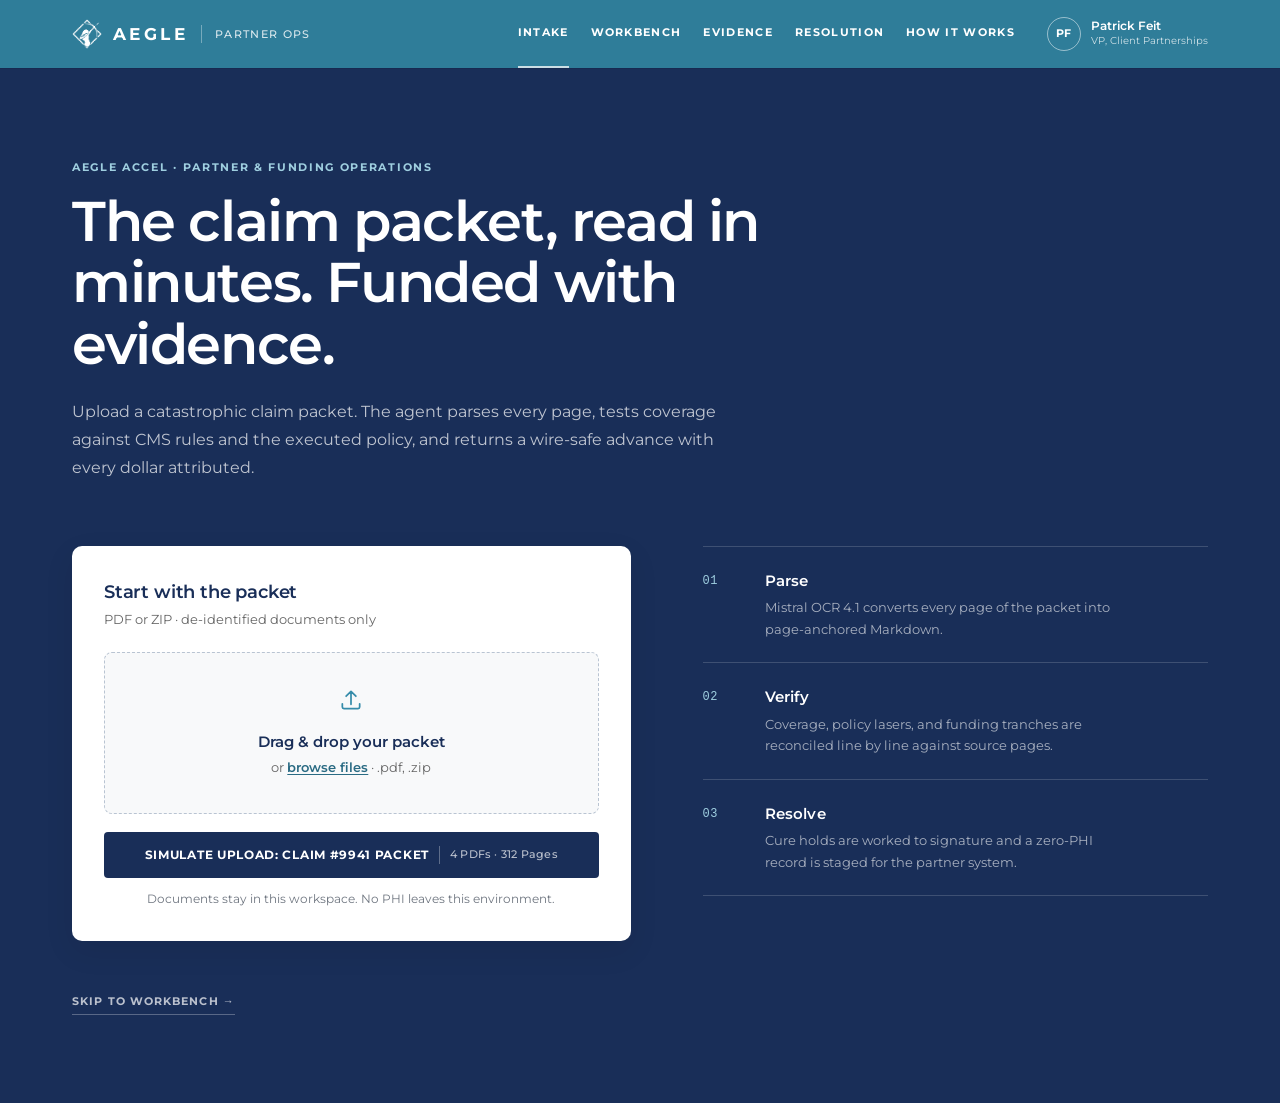
==== web/index.html @ c9e66705 "Aegle Partner Ops copilot demo" ====
<!doctype html>
<html lang="en">
<head>
  <meta charset="utf-8">
  <meta name="viewport" content="width=device-width, initial-scale=1">
  <meta name="color-scheme" content="light">
  <meta name="description" content="Aegle Partner Ops — claim funding decisions with every dollar attributed. Claim #9941.">
  <title>Claim #9941 · Aegle Partner Ops</title>
  <link rel="icon" href="data:image/svg+xml,%3Csvg xmlns='http://www.w3.org/2000/svg' viewBox='0 0 32 32'%3E%3Crect width='32' height='32' rx='4' fill='%23192e58'/%3E%3Cpath d='M6 24 16 7l10 17h-4.4L16 14.8 10.4 24Z' fill='%23368caa'/%3E%3C/svg%3E">
  <link rel="stylesheet" href="styles.css">
  <script src="app.js" defer></script>
</head>
<body>
  <a class="skip-link" href="#main">Skip to content</a>

  <header class="topbar">
    <div class="topbar-inner">
      <a class="brand" href="#workbench" data-nav="workbench" aria-label="Aegle Partner Ops — workbench">
        <img class="brand-mark" src="assets/aegle-logo-white.png" alt="" width="30" height="30">
        <span class="brand-word">AEGLE</span>
        <span class="brand-div" aria-hidden="true"></span>
        <span class="brand-sub">Partner Ops</span>
      </a>
      <nav class="nav-links" aria-label="Sections">
        <a href="#intake" data-nav="intake">Intake</a>
        <a href="#workbench" data-nav="workbench">Workbench</a>
        <a href="#evidence" data-nav="evidence">Evidence</a>
        <a href="#resolution" data-nav="resolution">Resolution</a>
        <a href="#how-it-works" data-nav="how-it-works">How it works</a>
      </nav>
      <div class="nav-profile" role="group" aria-label="Patrick Feit, VP, Client Partnerships">
        <span class="nav-avatar" aria-hidden="true">PF</span>
        <span class="nav-profile-text"><b>Patrick Feit</b><small>VP, Client Partnerships</small></span>
      </div>
    </div>
  </header>

  <main id="main">
    <!-- ============================ INTAKE ============================ -->
    <section class="intake" id="intake" aria-labelledby="intake-title">
      <div class="wrap intake-wrap">
        <div class="intake-hero">
          <p class="eyebrow eyebrow-light">Aegle Accel · Partner &amp; Funding Operations</p>
          <h1 id="intake-title">The claim packet, read in minutes. Funded with evidence.</h1>
          <p class="lede">Upload a catastrophic claim packet. The agent parses every page, tests coverage against CMS rules and the executed policy, and returns a wire-safe advance with every dollar attributed.</p>
        </div>

        <div class="intake-grid">
          <div class="upload-panel">
            <h2 class="upload-title">Start with the packet</h2>
            <p class="upload-sub">PDF or ZIP · de-identified documents only</p>
            <div class="dropzone" id="dropzone" tabindex="0" role="button" aria-label="Choose a claim packet PDF or ZIP, or drop it here">
              <svg class="dz-icon" viewBox="0 0 24 24" width="26" height="26" aria-hidden="true" fill="none" stroke="currentColor" stroke-width="1.6" stroke-linecap="round" stroke-linejoin="round">
                <path d="M12 16V4m0 0L7.5 8.5M12 4l4.5 4.5"></path>
                <path d="M4 15.5v3A1.5 1.5 0 0 0 5.5 20h13a1.5 1.5 0 0 0 1.5-1.5v-3"></path>
              </svg>
              <p class="dz-title">Drag &amp; drop your packet</p>
              <p class="dz-sub">or <span class="dz-browse">browse files</span> · .pdf, .zip</p>
              <input type="file" id="fileInput" accept=".pdf,.zip" class="visually-hidden">
            </div>
            <p class="file-line" id="fileLine" hidden><span class="file-dot" aria-hidden="true"></span><span id="fileName"></span></p>
            <button type="button" class="btn btn-primary btn-block" id="simulateBtn">Simulate Upload: Claim #9941 Packet <span class="btn-meta">4 PDFs · 312 Pages</span></button>
            <p class="upload-note">Documents stay in this workspace. No PHI leaves this environment.</p>
          </div>

          <aside class="intake-steps" aria-label="How the agent works">
            <ol>
              <li>
                <span class="step-num">01</span>
                <h2>Parse</h2>
                <p>Mistral OCR 4.1 converts every page of the packet into page-anchored Markdown.</p>
              </li>
              <li>
                <span class="step-num">02</span>
                <h2>Verify</h2>
                <p>Coverage, policy lasers, and funding tranches are reconciled line by line against source pages.</p>
              </li>
              <li>
                <span class="step-num">03</span>
                <h2>Resolve</h2>
                <p>Cure holds are worked to signature and a zero-PHI record is staged for the partner system.</p>
              </li>
            </ol>
          </aside>
        </div>

        <button type="button" class="skip-workbench" id="skipWorkbench">Skip to workbench <span aria-hidden="true">→</span></button>
      </div>
    </section>

    <!-- ============================ STREAM ============================ -->
    <section class="stream" id="stream" aria-labelledby="stream-title" hidden>
      <div class="wrap stream-wrap">
        <div class="stream-card">
          <div class="stream-head">
            <div>
              <p class="eyebrow eyebrow-light">Live agent stream</p>
              <h1 id="stream-title">Reading Claim #9941</h1>
            </div>
            <span class="stream-pct" id="streamPct">0%</span>
          </div>
          <div class="stream-bar" role="progressbar" aria-labelledby="stream-title" aria-valuemin="0" aria-valuemax="100" aria-valuenow="0" id="streamBar">
            <span id="streamFill"></span>
          </div>
          <p class="stream-file" id="streamFile" hidden></p>
          <ol class="stream-log" id="streamLog" aria-live="polite" aria-relevant="additions"></ol>
          <div class="stream-foot">
            <p>No external writes · zero PHI</p>
            <button type="button" class="btn btn-white btn-small" id="skipStream">Skip to workbench</button>
          </div>
        </div>
      </div>
    </section>

    <!-- ============================ WORKBENCH ============================ -->
    <div id="workbench" hidden>

      <!-- Zone 1: hero decision banner -->
      <section class="decision" aria-labelledby="decision-title">
        <div class="wrap">
          <div class="decision-top">
            <div>
              <p class="eyebrow eyebrow-light" id="heroStatusEyebrow">Claim #9941 · Adjudication hold — laser flagged</p>
              <h1 id="decision-title">Safe to wire today: <span class="nowrap" id="heroAmount">$1,700,000</span></h1>
              <p class="decision-context">Prairie States Administrators <span aria-hidden="true">·</span> Midwest Precision Manufacturing LLC <span aria-hidden="true">·</span> Meridian Mutual Stop Loss <span aria-hidden="true">·</span> Policy MPM-SL-2026-0147</p>
            </div>
            <div class="decision-tools">
              <button type="button" class="btn btn-ghost-light btn-small" id="rerunBtn">Re-run stream</button>
              <button type="button" class="btn btn-ghost-light btn-small" id="newClaimBtn">New claim</button>
            </div>
          </div>

          <dl class="figures">
            <div class="figure">
              <dt>Requested</dt>
              <dd>$2,800,000</dd>
              <span class="figure-rule rule-neutral" aria-hidden="true"></span>
            </div>
            <div class="figure">
              <dt>Safe to wire now</dt>
              <dd id="heroApproved">$1,700,000</dd>
              <span class="figure-rule rule-ok" aria-hidden="true"></span>
            </div>
            <div class="figure">
              <dt>Curable Hold</dt>
              <dd id="heroHold">$250,000</dd>
              <span class="figure-rule rule-hold" aria-hidden="true"></span>
            </div>
            <div class="figure">
              <dt>Hard exclusions</dt>
              <dd>$850,000</dd>
              <span class="figure-rule rule-loss" aria-hidden="true"></span>
            </div>
          </dl>

          <div class="decision-foot">
            <a class="btn btn-white" href="#evidence" id="reviewTraps">Review traps &amp; cure hold</a>
            <p class="timeline">
              <span>06 Oct <b>Intake</b></span>
              <span>07 Oct <b>Laser flagged</b></span>
              <span>08 Oct <b>Tranche 1 approved</b></span>
              <span class="timeline-pending" id="timelineCure">Cure pending</span>
            </p>
          </div>
        </div>
      </section>

      <!-- Zone 2: trap & attribution -->
      <section class="section traps" id="evidence" aria-labelledby="trapsTitle">
        <div class="wrap">
          <header class="section-head">
            <p class="eyebrow">Findings</p>
            <h2 id="trapsTitle">Three findings explain the $1,100,000 gap.</h2>
            <p class="section-desc" id="equation">Billed $3,050,000 − FL48 $350,000 = eligible $2,700,000; less L-1 $750,000 = $1,950,000 reimbursable; less hold $250,000 = $1,700,000 approved.</p>
          </header>

          <figure class="attribution">
            <div class="stack-bar" role="img" id="stackBar" aria-label="Attribution of $3,050,000 billed: $1,700,000 approved, $250,000 signature hold, $500,000 laser gap, $350,000 FL48 excluded, $250,000 base deductible.">
              <span class="seg seg-approved" id="segApproved" style="width:55.74%"><span id="segApprovedLabel">$1.70M approved</span></span>
              <span class="seg seg-hold" id="segHold" style="width:8.20%"><span class="seg-out" id="segHoldLabel">$250k</span></span>
              <span class="seg seg-laser" style="width:16.39%"><span>$500k laser</span></span>
              <span class="seg seg-fl48" style="width:11.48%"><span>$350k FL48</span></span>
              <span class="seg seg-base" style="width:8.20%"><span class="seg-out">$250k</span></span>
            </div>
            <figcaption class="legend">
              <span><i class="dot dot-approved" aria-hidden="true"></i>Approved <b id="legendApproved">$1,700,000</b></span>
              <span><i class="dot dot-hold" aria-hidden="true"></i>Signature hold <b id="legendHold">$250,000</b></span>
              <span><i class="dot dot-laser" aria-hidden="true"></i>Laser gap <b>$500,000</b></span>
              <span><i class="dot dot-fl48" aria-hidden="true"></i>FL48 excluded <b>$350,000</b></span>
              <span><i class="dot dot-base" aria-hidden="true"></i>Base deductible <b>$250,000</b></span>
            </figcaption>
          </figure>

          <div class="ledger">
            <!-- Trap 1 -->
            <article class="trap" data-trap="laser">
              <div class="trap-row">
                <button type="button" class="trap-open" data-doc="policy">
                  <span class="trap-amount">$500,000</span>
                  <span class="trap-main">
                    <span class="trap-title">Endorsement L-1 laser</span>
                    <span class="trap-sub">$750,000 separate specific deductible against a $250,000 Schedule A base</span>
                    <span class="trap-cite">Trustmark Ins. Co. v. Citizens <span class="cite-court">(D. Conn. 2004)</span></span>
                  </span>
                  <span class="tag tag-non">Non-curable</span>
                  <span class="trap-page">Policy p. 7</span>
                </button>
                <button type="button" class="trap-toggle" aria-expanded="false" aria-controls="trap1-detail">
                  <span>Rationale</span>
                  <svg viewBox="0 0 24 24" width="16" height="16" aria-hidden="true" fill="none" stroke="currentColor" stroke-width="1.8" stroke-linecap="round" stroke-linejoin="round"><path d="m6 9 6 6 6-6"></path></svg>
                </button>
              </div>
              <div class="trap-detail" id="trap1-detail" inert aria-hidden="true">
                <div class="trap-detail-inner">
                  <div class="trap-copy">
                    <p>The executed policy carries a $750,000 separate specific deductible for member MPM-9941-07 and diagnosis C91.02. Schedule A still shows $250,000; Endorsement L-1 replaces — and does not add to — that base. The $500,000 difference is a coverage gap with no cure, and no No-New-Laser endorsement appears in the executed extract.</p>
                    <p class="cite-block"><b>Citation.</b> <i>Trustmark Ins. Co. v. Citizens</i> (D. Conn. 2004) — a separately negotiated specific deductible controls over the base schedule when the endorsement is executed in the policy.</p>
                  </div>
                  <button type="button" class="source-link" data-doc="policy">View source <span aria-hidden="true">→</span></button>
                </div>
              </div>
            </article>

            <!-- Trap 2 -->
            <article class="trap" data-trap="fl48">
              <div class="trap-row">
                <button type="button" class="trap-open" data-doc="ub04">
                  <span class="trap-amount">$350,000</span>
                  <span class="trap-main">
                    <span class="trap-title">FL48 non-covered charges</span>
                    <span class="trap-sub">$235,000 Rev 0256/J9999 CD22 · $40,000 J3490 off-label · $25,000 private room · $50,000 convenience</span>
                    <span class="trap-cite">CMS NCD 110.24 <span class="cite-court">covers Q2042 Kymriah $475,000</span></span>
                  </span>
                  <span class="tag tag-non">Non-curable</span>
                  <span class="trap-page">UB-04 p. 2</span>
                </button>
                <button type="button" class="trap-toggle" aria-expanded="false" aria-controls="trap2-detail">
                  <span>Rationale</span>
                  <svg viewBox="0 0 24 24" width="16" height="16" aria-hidden="true" fill="none" stroke="currentColor" stroke-width="1.8" stroke-linecap="round" stroke-linejoin="round"><path d="m6 9 6 6 6-6"></path></svg>
                </button>
              </div>
              <div class="trap-detail" id="trap2-detail" inert aria-hidden="true">
                <div class="trap-detail-inner">
                  <div class="trap-copy">
                    <p>FL48 removes $350,000 of charges the plan does not owe: $235,000 for the Rev 0256 / J9999 CD22 protocol (MPM-RES-2026-014, outside authorization PA-9941-0926), $40,000 J3490 off-label pembrolizumab, $25,000 private deluxe differential, and $50,000 convenience charges.</p>
                    <p class="cite-block"><b>Not a trap.</b> CMS NCD 110.24 covers Q2042 Kymriah at $475,000. That line is labeled and paid; it is not part of the exclusion.</p>
                  </div>
                  <button type="button" class="source-link" data-doc="ub04">View source <span aria-hidden="true">→</span></button>
                </div>
              </div>
            </article>

            <!-- Trap 3 -->
            <article class="trap" data-trap="hold">
              <div class="trap-row">
                <button type="button" class="trap-open" data-doc="tpa">
                  <span class="trap-amount">$250,000</span>
                  <span class="trap-main">
                    <span class="trap-title">Missing CFO and carrier signatures</span>
                    <span class="trap-sub" id="trap3Sub">Tranche 2 releases when both Section D defects cure</span>
                    <span class="trap-cite">Request 9941-A <span class="cite-court">§ D — certifications</span></span>
                  </span>
                  <span class="tag tag-cure" id="trap3Tag">Curable</span>
                  <span class="trap-page">TPA request p. 3</span>
                </button>
                <button type="button" class="trap-toggle" aria-expanded="false" aria-controls="trap3-detail">
                  <span>Rationale</span>
                  <svg viewBox="0 0 24 24" width="16" height="16" aria-hidden="true" fill="none" stroke="currentColor" stroke-width="1.8" stroke-linecap="round" stroke-linejoin="round"><path d="m6 9 6 6 6-6"></path></svg>
                </button>
              </div>
              <div class="trap-detail" id="trap3-detail" inert aria-hidden="true">
                <div class="trap-detail-inner">
                  <div class="trap-copy">
                    <p>Section D of request 9941-A carries the TPA signature (<i>/s/ Dana Whitfield, 6 Oct 2026</i>), but the Employer CFO line is blank and Meridian's countersignature is absent. Both defects gate the same $250,000 Tranche 2; each cures on a valid signature, not on adjudication.</p>
                    <p class="cite-block"><b>Cure path.</b> Signed CFO authorization plus Meridian subrogation countersignature releases Tranche 2 at $1,950,000 approved.</p>
                  </div>
                  <button type="button" class="source-link" data-doc="tpa">View source <span aria-hidden="true">→</span></button>
                </div>
              </div>
            </article>
          </div>
        </div>
      </section>

      <!-- Zone 3: resolution + HubSpot -->
      <section class="section resolution" id="resolution" aria-labelledby="resolution-title">
        <div class="wrap">
          <header class="section-head">
            <p class="eyebrow">Resolution</p>
            <h2 id="resolution-title">Resolve the hold. Move the money.</h2>
            <p class="section-desc" id="resolutionDesc">Two signatures release Tranche 2. The partner record stages only claimant key, contract, and financial fields — zero PHI.</p>
          </header>

          <div class="split">
            <!-- Resolution -->
            <div class="resolution-stack">
            <div class="panel resolution-panel">
              <div class="panel-head">
                <h3>Cure checklist</h3>
                <span class="progress-pill" id="progressPill">0/2</span>
              </div>

              <div class="checks">
                <label class="check" for="cfoCheck">
                  <input type="checkbox" id="cfoCheck">
                  <span class="check-box" aria-hidden="true"></span>
                  <span class="check-text">Employer CFO signature<small>Midwest Precision Manufacturing LLC</small></span>
                </label>
                <label class="check" for="carrierCheck">
                  <input type="checkbox" id="carrierCheck">
                  <span class="check-box" aria-hidden="true"></span>
                  <span class="check-text">Carrier countersignature<small>Meridian Mutual Stop Loss</small></span>
                </label>
              </div>

              <div class="cure-progress" aria-hidden="true"><span id="cureBar" style="width:0%"></span></div>

              <dl class="resolution-figures">
                <div>
                  <dt>Approved Advance</dt>
                  <dd id="approvedOut">$1,700,000</dd>
                </div>
                <div>
                  <dt>Curable Hold</dt>
                  <dd id="holdOut">$250,000</dd>
                </div>
                <div>
                  <dt>Tranche 2</dt>
                  <dd><span class="status-chip chip-held" id="t2Status">HELD</span></dd>
                </div>
              </dl>

              <p class="visually-hidden" aria-live="polite" id="cureAnnounce"></p>
              <button type="button" class="btn btn-primary btn-block" id="sendCure">Send Cure Notice to TPA</button>
            </div>

            <!-- Drafted Outbound Pack -->
            <section class="panel outbound-panel" id="outboundPack" aria-labelledby="outboundTitle">
              <div class="outbound-head">
                <div>
                  <p class="outbound-kicker">Drafted Outbound Pack</p>
                  <h3 id="outboundTitle">Three drafts, ready to send.</h3>
                </div>
                <span class="pack-stamp" id="packStamp" hidden>SENT</span>
              </div>

              <div class="outbound-tabs" role="tablist" aria-label="Drafted outbound pack">
                <button type="button" class="outbound-tab is-active" id="packTabTpa" role="tab" aria-selected="true" aria-controls="packTpa" tabindex="0">TPA Cure Notice</button>
                <button type="button" class="outbound-tab" id="packTabFinance" role="tab" aria-selected="false" aria-controls="packFinance" tabindex="-1">Finance Tranche 1 Memo</button>
                <button type="button" class="outbound-tab" id="packTabPlaybook" role="tab" aria-selected="false" aria-controls="packPlaybook" tabindex="-1">1/1 Playbook Update</button>
              </div>

              <div class="outbound-panel-body" id="packTpa" role="tabpanel" aria-labelledby="packTabTpa" tabindex="0">
                <dl class="email-meta">
                  <div><dt>To</dt><dd>Dana Whitfield — Prairie States Administrators</dd></div>
                  <div><dt>Subject</dt><dd>Claim 9941 — Tranche 1 approved ($1,700,000); Tranche 2 cure required ($250,000)</dd></div>
                </dl>
                <div class="email-body">
                  <p>Reconciliation for Claim 9941 is complete.</p>
                  <p>Tranche 1 of $1,700,000 is approved for Finance/Accounting disbursement.</p>
                  <p>Two items remain before Tranche 2 of $250,000 can release:</p>
                  <ul>
                    <li>Employer CFO signature — blank on Section D.</li>
                    <li>Meridian Mutual Stop Loss countersignature — missing from the submitted packet.</li>
                  </ul>
                  <p>Please return the executed request 9941-A by 17 October 2026. Tranche 2 releases within one business day of receipt.</p>
                  <p>Separately, Endorsement L-1 imposes a $750,000 separate specific deductible against a $250,000 Schedule A base. The $500,000 difference is non-curable and excluded from the approved advance.</p>
                  <p>No clinical detail is included in this notice.</p>
                  <p class="email-sign">Patrick Feit<br>VP, Client Partnerships<br>Aegle Capital</p>
                </div>
              </div>

              <div class="outbound-panel-body" id="packFinance" role="tabpanel" aria-labelledby="packTabFinance" tabindex="0" hidden>
                <dl class="email-meta">
                  <div><dt>To</dt><dd>Finance / Accounting</dd></div>
                  <div><dt>Subject</dt><dd>Claim 9941 — Tranche 1 memo and $1,100,000 gap</dd></div>
                </dl>
                <div class="email-body">
                  <p>Tranche 1 of $1,700,000 is approved for disbursement. Tranche 2 of $250,000 is held pending the Employer CFO and Meridian countersignatures.</p>
                  <p>The $1,100,000 gap against the $2,800,000 request is fully attributed: $500,000 laser (L-1 $750,000 vs $250,000 base), $350,000 FL48, and $250,000 signature hold.</p>
                  <p>Double approval is recorded. No PHI is included in this memo.</p>
                  <p class="email-sign">Patrick Feit<br>VP, Client Partnerships<br>Aegle Capital</p>
                </div>
              </div>

              <div class="outbound-panel-body" id="packPlaybook" role="tabpanel" aria-labelledby="packTabPlaybook" tabindex="0" hidden>
                <dl class="email-meta">
                  <div><dt>To</dt><dd>Partner Operations</dd></div>
                  <div><dt>Subject</dt><dd>1/1 Readiness Check — endorsement sweep and 3-signature audit</dd></div>
                </dl>
                <div class="email-body">
                  <p>Owner: Patrick Feit. Due before 1 Dec 2026.</p>
                  <p>Run the endorsement-after-Schedule-A sweep across every 1/1 renewal packet, then audit for the 3-signature set: TPA, Employer CFO, and carrier countersignature.</p>
                  <p>Flag any L-1 separate deductible that changes the base Schedule A math for Finance before Tranche 1 release.</p>
                  <p>No PHI in the playbook; use claimant_key and contract numbers only.</p>
                </div>
              </div>

              <div class="outbound-foot">
                <button type="button" class="btn btn-ghost-dark btn-small" id="copyDraft">Copy draft</button>
                <span>Zero PHI · claimant key only</span>
              </div>
            </section>
            </div>

            <!-- HubSpot -->
            <div class="hubspot-stack">
            <div class="panel hubspot-panel">
              <div class="panel-head">
                <h3><span class="hs-mark" aria-hidden="true">H</span> HubSpot record</h3>
                <span class="object-chip">catastrophic_claim</span>
              </div>

              <dl class="hs-fields">
                <div><dt>Claim</dt><dd>9941</dd></div>
                <div><dt>Claimant key</dt><dd class="mono">MPM-9941-07</dd></div>
                <div><dt>Stage</dt><dd class="stage-cell"><span class="stage-value" id="hsStageHuman">Adjudication hold — laser flagged</span><span class="hs-code mono" id="hsStageCode">adjudication_hold_laser_flagged</span></dd></div>
                <div><dt>Partner turnaround</dt><dd>24 h</dd></div>
                <div><dt>Partner health</dt><dd><span class="health-flag" id="hsHealth">At risk</span></dd></div>
              </dl>

              <div class="growth-signal">
                <p class="growth-kicker">Growth expansion signal</p>
                <p class="growth-value">Laser shock</p>
                <p class="growth-exposure">Exposure <b>$500,000</b></p>
                <dl class="growth-meta">
                  <div><dt>Broker</dt><dd>Lockton / Prairie States TPA</dd></div>
                  <div><dt>Pitch</dt><dd>Aegle Plan Protection / Captive layer</dd></div>
                </dl>
                <p class="growth-owner">Owner Patrick Feit <span aria-hidden="true">·</span> next: Plan Protection / Captive conversation</p>
                <div class="growth-cta">
                  <button type="button" class="btn btn-white btn-small" id="routeLockton">Route to Lockton</button>
                </div>
              </div>

              <div class="hs-actions">
                <button type="button" class="btn btn-primary" id="pushHubspot">Approve &amp; Push to HubSpot</button>
                <button type="button" class="raw-toggle" id="rawToggle" aria-expanded="false" aria-controls="rawPayload">View Raw MCP JSON Payload <span aria-hidden="true">+</span></button>
              </div>
              <pre class="raw-payload" id="rawPayload" hidden><code id="rawCode"></code></pre>
            </div>

            <div class="audit" aria-labelledby="audit-title">
              <div class="audit-head">
                <h3 id="audit-title">Audit log</h3>
                <span>Local session · Claim #9941</span>
              </div>
              <ol class="audit-list" id="auditList" aria-live="polite">
                <li class="audit-empty">No actions recorded yet.</li>
              </ol>
            </div>

            <div class="panel partner-context" aria-labelledby="partner-context-title">
              <div class="panel-head">
                <h3 id="partner-context-title">Partner health</h3>
                <span class="object-chip">Claim context</span>
              </div>
              <dl class="partner-facts">
                <div><dt>Funding turnaround</dt><dd>24 h</dd></div>
                <div><dt>Open issue</dt><dd>Missing CFO + carrier signatures</dd></div>
                <div><dt>Next MBR</dt><dd>17 Oct 2026 · cure review</dd></div>
                <div><dt>Requested advance</dt><dd>$2,800,000</dd></div>
                <div><dt>Billed charges</dt><dd>$3,050,000</dd></div>
                <div><dt>Approved advance</dt><dd>$1,700,000</dd></div>
                <div><dt>Policy</dt><dd>MPM-SL-2026-0147</dd></div>
              </dl>
            </div>
            </div>
          </div>
        </div>
      </section>

      <footer class="footer">
        <div class="wrap footer-inner">
          <span>Aegle Capital <span aria-hidden="true">·</span> Partner &amp; Funding Operations</span>
          <span>Claim #9941</span>
        </div>
      </footer>
    </div>

    <!-- ============================ HOW IT WORKS ============================ -->
    <div id="how-it-works" hidden>
      <section class="hiw-hero">
        <div class="wrap">
          <p class="eyebrow eyebrow-light">AEGLE AURA · PHASE 1 AGENTIC ARCHITECTURE</p>
          <h1>Built for 24-hour funding speed. Engineered for zero-PHI leakage.</h1>
          <p class="hiw-lede">How Aegle converts 300-page unstructured TPA packets into reconciled, citation-backed funding decisions at $2.21 per 1,000 pages in reasoning cost.</p>
          <dl class="hiw-metrics">
            <div class="hiw-metric">
              <span class="hiw-metric-kicker">Reasoning only</span>
              <dt>$2.21 <span>/ 1,000 Pages</span></dt>
              <dd>Fireworks reasoning + MCP; $5.47–$6.21 all-in with Mistral OCR — no idle GPU clusters</dd>
            </div>
            <div class="hiw-metric">
              <span class="hiw-metric-kicker" aria-hidden="true">&nbsp;</span>
              <dt>12 Seconds</dt>
              <dd>312-page packet parse + CMS NCD &amp; Policy Laser audit vs. 6–8 hours of manual review</dd>
            </div>
            <div class="hiw-metric">
              <span class="hiw-metric-kicker" aria-hidden="true">&nbsp;</span>
              <dt>0 Bytes PHI Egress to CRM</dt>
              <dd>Clinical data stays locked in-VPC; only de-identified tokens &amp; math sync to HubSpot</dd>
            </div>
          </dl>
        </div>
      </section>

      <section class="section hiw-section">
        <div class="wrap">
          <header class="section-head">
            <p class="eyebrow">Pipeline</p>
            <h2>Four stages. One reconciled decision.</h2>
            <p class="section-desc">Each stage has a narrow job, a deterministic check, and a boundary that keeps clinical data inside Aegle.</p>
          </header>

          <div class="stage-grid">
            <article class="stage-card">
              <div class="stage-top"><span class="stage-num">01</span><span class="stage-tag">Parse</span></div>
              <div class="stage-logos">
                <img src="assets/logos/mistralai.svg" alt="Mistral AI" width="26" height="26">
                <span class="stage-logo-label">Mistral OCR 4.1</span>
              </div>
              <h3>Stage 01 — Private-VPC Structural Parsing</h3>
              <p>Raw PDFs, scanned UB-04 forms, and .docx policy binders route through stateless Mistral OCR 4.1 (/v1/ocr) via Aegle's private-VPC boundary, producing page-anchored Markdown with exact {page_no, bbox} coordinates.</p>
            </article>

            <article class="stage-card">
              <div class="stage-top"><span class="stage-num">02</span><span class="stage-tag">Reason</span></div>
              <div class="stage-logos">
                <img src="assets/logos/fireworks.svg" alt="Fireworks AI" class="logo-fireworks">
              </div>
              <h3>Stage 02 — Zero-Data-Retention Reasoning</h3>
              <p>Fireworks AI at <span class="mono">us.api.fireworks.ai</span> runs pinned US-resident <span class="mono">DeepSeek V4.1 Flash</span> under Aegle's HIPAA BAA with Zero Data Retention (ZDR, <span class="mono">store:false</span>).</p>
              <details class="stage-tech">
                <summary>Technical detail</summary>
                <span class="mono">accounts/fireworks/routers/deepseek-v4p1-flash-1017-us</span>
              </details>
            </article>

            <article class="stage-card">
              <div class="stage-top"><span class="stage-num">03</span><span class="stage-tag">Verify</span></div>
              <div class="stage-logos">
                <img src="assets/logos/fastmcp.svg" alt="FastMCP">
                <img src="assets/logos/mcp.svg" alt="Model Context Protocol">
              </div>
              <h3>Stage 03 — Ground-Truth MCP Verification</h3>
              <p>Deterministic Python FastMCP calls query CMS NCD 110.24, openFDA, CourtListener ERISA, and eCFR Title 29; UB-04 FL47/FL48 math is cross-footed to the dollar.</p>
              <div class="stage-sources">
                <img src="assets/logos/cmsgov.svg" alt="CMS.gov">
                <img src="assets/logos/openfda.svg" alt="openFDA">
                <img src="assets/logos/courtlistener.svg" alt="CourtListener">
              </div>
            </article>

            <article class="stage-card">
              <div class="stage-top"><span class="stage-num">04</span><span class="stage-tag">Act</span></div>
              <div class="stage-logos">
                <img src="assets/logos/hubspot.svg" alt="HubSpot" width="26" height="26">
                <span class="stage-logo-label">HubSpot + Aegle Accel</span>
              </div>
              <h3>Stage 04 — Human-in-the-Loop CRM &amp; Partner Action</h3>
              <p>Strips all PHI before staging <span class="mono">catastrophic_claim</span> in HubSpot, routes Laser Shock signals to Growth, and drafts TPA cure notices.</p>
            </article>
          </div>
        </div>
      </section>


      <section class="section hiw-section" id="architecture">
        <div class="wrap">
          <header class="section-head">
            <p class="eyebrow">Architecture</p>
            <h2>One flow, every boundary.</h2>
          </header>
          <p class="diagram-label">Architecture at a glance</p>
          <figure class="diagram-frame">
            <img src="assets/diagrams/aura-flow-summary.svg" alt="Summary Aura flow: TPA packet, Mistral OCR, Fireworks plus MCP, zero-PHI sanitizer, and outbound systems." loading="eager">
            <figcaption>D2 source compiled to static SVG · no runtime diagram service.</figcaption>
          </figure>
          <button type="button" class="expand-btn" id="expandDiagram">Open full D2 diagram</button>
        </div>
      </section>

      <section class="section hiw-section bench-section" id="benchmarks">
        <div class="wrap">
          <header class="section-head">
            <p class="eyebrow">Benchmark</p>
            <h2>Why Agentic Reasoning + MCP Beats Manual Review</h2>
          </header>
          <div class="bench-grid">
            <article class="bench-card">
              <div class="bench-head">
                <h3>Domain Accuracy</h3>
                <span class="bench-tag" id="benchDomainTag">Aegle benchmark · illustrative</span>
              </div>
              <div class="bench-chart" id="benchDomainChart" role="img" aria-label="Illustrative domain accuracy: human legal and claims specialists at 82 percent versus frontier model plus ground-truth MCP at 94 percent."></div>
              <button type="button" class="expand-btn" data-expand-chart="domain">Expand chart</button>
              <p class="bench-callout">Time to decision <b>12 seconds</b> vs <b>6–8 hours</b></p>
              <p class="bench-watermark">Aegle benchmark · illustrative — no public human-vs-AI claims baseline exists</p>
              <p class="bench-note" id="benchDomainNote"></p>
            </article>
            <article class="bench-card">
              <div class="bench-head">
                <h3>Cost vs Intelligence Frontier</h3>
                <span class="bench-tag" id="benchCostTag">AA Intelligence Index v5.0.1</span>
              </div>
              <div class="bench-chart" id="benchCostChart" role="img" aria-label="Artificial Analysis cost per task versus Intelligence Index. DeepSeek V4.1 Flash 1017 is highlighted at index 33 and 60 cents per task."></div>
              <button type="button" class="expand-btn" data-expand-chart="cost">Expand chart</button>
              <ul class="bench-legend" id="benchLegend"></ul>
              <p class="bench-callout" id="benchCostCallout"></p>
              <p class="bench-note" id="benchCostNote"></p>
            </article>
          </div>
          <div class="cost-strip">
            <div class="cost-cell"><span>OCR 4.1</span><b>$4.00 / 1,000 pages</b></div>
            <div class="cost-cell"><span>Reasoning</span><b>$1.47 base / $2.21 US-pinned per 1,000 pages</b></div>
            <div class="cost-cell"><span>All-in</span><b>$5.47 base / $6.21 US-pinned per 1,000 pages</b></div>
          </div>
          <p class="cost-strip-note">Assumes 2,100 input + 700 output tokens/page, no cache. The $5.47–$6.21 range is pricing-region, not uncertainty. FAQ "~$6" = rounded US all-in.</p>
          <p class="bench-source" id="benchSource"></p>
        </div>
      </section>

      <section class="section hiw-section hiw-alt">
        <div class="wrap">
          <header class="section-head">
            <p class="eyebrow">Trust boundary</p>
            <h2>Clinical data stops at the VPC edge.</h2>
          </header>
          <div class="boundary-grid">
            <article class="boundary-card boundary-locked">
              <div class="boundary-head">
                <span class="boundary-icon" aria-hidden="true">
                  <svg viewBox="0 0 24 24" width="24" height="24" fill="none" stroke="currentColor" stroke-width="1.7" stroke-linecap="round"><rect x="4.5" y="10.5" width="15" height="10" rx="2"></rect><path d="M8 10.5V7.7a4 4 0 0 1 8 0v2.8"></path></svg>
                </span>
                <span class="boundary-state">Locked</span>
              </div>
              <h3>Locked Inside Aegle HIPAA VPC</h3>
              <ul>
                <li>Raw PDFs</li>
                <li>Patient names/DOBs</li>
                <li>ICD-10 clinical narratives</li>
                <li>Utilization review notes</li>
                <li>OCR page caches</li>
              </ul>
            </article>
            <article class="boundary-card boundary-cleared">
              <div class="boundary-head">
                <span class="boundary-icon" aria-hidden="true">
                  <svg viewBox="0 0 24 24" width="24" height="24" fill="none" stroke="currentColor" stroke-width="1.7" stroke-linecap="round" stroke-linejoin="round"><path d="M12 3.2 19 6v5.6c0 4.4-2.9 7.4-7 9.2-4.1-1.8-7-4.8-7-9.2V6z"></path><path d="m8.8 11.8 2.3 2.3 4.2-4.5"></path></svg>
                </span>
                <span class="boundary-state">Cleared</span>
              </div>
              <h3>Cleared for HubSpot, Teams &amp; Email</h3>
              <ul>
                <li>De-identified claimant_key (MPM-9941-07)</li>
                <li>Contract policy numbers</li>
                <li>Dollar tranche math ($1.70M Approved / $250k Held)</li>
                <li>Missing signature flags</li>
                <li>Growth expansion alerts</li>
              </ul>
              <p class="boundary-note">100% compliant with Aegle's Protected-Data rules.</p>
            </article>
          </div>
        </div>
      </section>

      <section class="section hiw-section">
        <div class="wrap">
          <header class="section-head">
            <p class="eyebrow">Rollout</p>
            <h2>From shadow mode to partner portal.</h2>
          </header>
          <div class="rollout-grid">
            <article class="rollout-card">
              <span class="rollout-num">01</span>
              <h3>Days 1–30 — Shadow Mode Triage</h3>
              <p>Run side-by-side on incoming TPA packets during 1/1 and 7/1 renewal readiness checks to benchmark laser &amp; exclusion catches.</p>
            </article>
            <article class="rollout-card">
              <span class="rollout-num">02</span>
              <h3>Days 31–60 — Staged HubSpot Copilot</h3>
              <p>Connect read-only FastMCP staging to HubSpot catastrophic_claim pipeline with 1-click Partner Associate sign-off.</p>
            </article>
            <article class="rollout-card">
              <span class="rollout-num">03</span>
              <h3>Days 61–90 — Partner Portal &amp; Aura Intake</h3>
              <p>Expose pre-flight packet readiness checks directly to top TPAs and brokers so incomplete packets never hit Aegle's desk.</p>
            </article>
          </div>
        </div>
      </section>


      <section class="section hiw-section hiw-alt" id="faq">
        <div class="wrap">
          <header class="section-head">
            <p class="eyebrow">FAQ</p>
            <h2>The questions every partner asks.</h2>
          </header>
          <div class="faq-grid">
            <article class="faq-card">
              <h3>How can an AI system legally touch HIPAA &amp; PHI data?</h3>
              <p>ZDR + BAA cover Mistral OCR inline <span class="mono">/v1/ocr</span> (ZDR requested per call) and Fireworks <span class="mono">store:false</span>. A hard CRM boundary permits only de-identified keys and dollar math to leave the VPC.</p>
            </article>
            <article class="faq-card">
              <h3>How does it read messy 300-page hospital bills &amp; policies—and why Markdown?</h3>
              <p>Mistral OCR vision handles scans and layout noise. Markdown matches LLM pretraining, strips layout noise, cuts tokens, and improves extraction accuracy.</p>
            </article>
            <article class="faq-card">
              <h3>How does the AI actually know ERISA &amp; Stop-Loss Law without hallucinating?</h3>
              <p>Top-percentile legal reasoning is paired with deterministic FastMCP calls to CourtListener, eCFR Title 29, CMS NCD 110.24, and openFDA. Every conclusion carries an exact citation.</p>
            </article>
            <article class="faq-card">
              <h3>Why pay per token on Fireworks AI instead of buying GPUs or hiring 10 more analysts?</h3>
              <p>No idle H100 waste. Serverless inference costs roughly $6 per 1,000 pages, parses 312 pages in 12 seconds, and lands under $2 per claim.</p>
            </article>
          </div>
          <p class="compliance-note">BAA and ZDR scope confirmed contractually; vendor public documentation does not publish a BAA.</p>
        </div>
      </section>

      <footer class="footer">
        <div class="wrap footer-inner">
          <span>Aegle Capital <span aria-hidden="true">·</span> Partner &amp; Funding Operations</span>
          <span>Phase 1 · Agentic Architecture</span>
        </div>
      </footer>
    </div>
  </main>

  <!-- ============================ EVIDENCE DRAWER ============================ -->
  <div class="drawer-backdrop" id="drawerBackdrop" hidden></div>
  <aside class="drawer" id="drawer" role="dialog" aria-modal="true" aria-labelledby="drawerTitle" hidden>
    <header class="drawer-head">
      <div>
        <p class="drawer-type" id="drawerType">Policy</p>
        <h2 id="drawerTitle">Endorsement L-1</h2>
        <p class="drawer-sub" id="drawerSub">Meridian Mutual Stop Loss · Policy MPM-SL-2026-0147</p>
      </div>
      <button type="button" class="drawer-close" id="drawerClose" aria-label="Close evidence drawer">
        <svg viewBox="0 0 24 24" width="20" height="20" aria-hidden="true" fill="none" stroke="currentColor" stroke-width="1.8" stroke-linecap="round"><path d="m6 6 12 12M18 6 6 18"></path></svg>
      </button>
    </header>
    <div class="drawer-toolbar">
      <div class="view-toggle" role="group" aria-label="Evidence view">
        <button type="button" class="view-btn is-active" id="viewFormatted" aria-pressed="true">Formatted PDF View</button>
        <button type="button" class="view-btn" id="viewMarkdown" aria-pressed="false">Extracted Markdown</button>
      </div>
      <span class="drawer-page" id="drawerPage">Policy p. 7</span>
    </div>
    <div class="drawer-body" id="drawerBody"></div>
  </aside>

  <div class="dialog-backdrop" id="dialogBackdrop" hidden></div>
  <div class="dialog" id="dialog" role="dialog" aria-modal="true" aria-labelledby="dialogTitle" aria-describedby="dialogBody" hidden>
    <div class="dialog-head">
      <p class="dialog-kicker" id="dialogKicker">Confirm</p>
      <button type="button" class="dialog-close" id="dialogClose" aria-label="Close dialog">
        <svg viewBox="0 0 24 24" width="20" height="20" aria-hidden="true" fill="none" stroke="currentColor" stroke-width="1.8" stroke-linecap="round"><path d="m6 6 12 12M18 6 6 18"></path></svg>
      </button>
    </div>
    <h2 id="dialogTitle">Confirm action</h2>
    <div class="dialog-body" id="dialogBody"></div>
    <div class="dialog-actions">
      <button type="button" class="btn btn-ghost-dark" id="dialogSecondary">Cancel</button>
      <button type="button" class="btn btn-primary" id="dialogPrimary">Confirm</button>
    </div>
  </div>

  <div class="media-backdrop" id="mediaBackdrop" hidden></div>
  <div class="media-modal" id="mediaModal" role="dialog" aria-modal="true" aria-labelledby="mediaTitle" hidden>
    <header class="media-head">
      <div>
        <p class="dialog-kicker">Expanded view</p>
        <h2 id="mediaTitle">Architecture flow</h2>
        <p class="media-hint">Drag / scroll to explore</p>
      </div>
      <button type="button" class="dialog-close" id="mediaClose" aria-label="Close expanded view">
        <svg viewBox="0 0 24 24" width="20" height="20" aria-hidden="true" fill="none" stroke="currentColor" stroke-width="1.8" stroke-linecap="round"><path d="m6 6 12 12M18 6 6 18"></path></svg>
      </button>
    </header>
    <div class="media-scroll" id="mediaScroll" tabindex="0" aria-label="Scrollable expanded diagram or chart"></div>
  </div>

  <div class="toast-stack" id="toastStack" role="status" aria-live="polite"></div>
</body>
</html>
---- web/styles.css ----
/* ==========================================================================
   Aegle Partner Ops — Claim #9941
   Institutional fintech workbench. Local assets only.
   ========================================================================== */

@font-face {
  font-family: "Montserrat";
  src: url("assets/fonts/montserrat-400.woff2") format("woff2");
  font-weight: 400;
  font-style: normal;
  font-display: swap;
}
@font-face {
  font-family: "Montserrat";
  src: url("assets/fonts/montserrat-500.woff2") format("woff2");
  font-weight: 500;
  font-style: normal;
  font-display: swap;
}
@font-face {
  font-family: "Montserrat";
  src: url("assets/fonts/montserrat-600.woff2") format("woff2");
  font-weight: 600;
  font-style: normal;
  font-display: swap;
}
@font-face {
  font-family: "Montserrat";
  src: url("assets/fonts/montserrat-700.woff2") format("woff2");
  font-weight: 700;
  font-style: normal;
  font-display: swap;
}

:root {
  --navy: #192e58;
  --navy-hover: #1a3a6b;
  --teal: #368caa;
  --teal-soft: #9fcfe0;
  --teal-ink: #2a6b83;
  --white: #fff;
  --off: #f8f9fa;
  --ink: #192e58;
  --body: #4f4f4f;
  --muted: #666;
  --faint: #6f7680;
  --line: #e0e0e0;
  --line-soft: #edf0f3;
  --amber: #b5781a;
  --amber-strong: #8a5a10;
  --amber-bg: #fdf4e3;
  --red: #9c3b32;
  --red-bg: #fbf0ee;
  --slate: #6b7f8c;
  --shadow: 0 10px 30px rgba(0, 0, 0, 0.08);
  --shadow-soft: 0 4px 16px rgba(0, 0, 0, 0.05);
  --mono: ui-monospace, SFMono-Regular, Menlo, Consolas, monospace;
  --radius: 10px;
  --wrap: 1200px;
  --pad: 32px;
}

*,
*::before,
*::after {
  box-sizing: border-box;
}

html {
  -webkit-text-size-adjust: 100%;
  scroll-behavior: smooth;
}

body {
  margin: 0;
  font-family: "Montserrat", "Helvetica Neue", Arial, sans-serif;
  font-size: 16px;
  line-height: 1.6;
  color: var(--body);
  background: var(--white);
  overflow-x: hidden;
  -webkit-font-smoothing: antialiased;
  -moz-osx-font-smoothing: grayscale;
}

img {
  max-width: 100%;
  height: auto;
}

h1,
h2,
h3,
h4,
p,
dl,
dd,
figure {
  margin: 0;
}

ol,
ul {
  margin: 0;
  padding: 0;
  list-style: none;
}

button {
  font: inherit;
  color: inherit;
}

a {
  color: var(--teal-ink);
}

[hidden] {
  display: none !important;
}

.visually-hidden {
  position: absolute !important;
  width: 1px;
  height: 1px;
  padding: 0;
  margin: -1px;
  overflow: hidden;
  clip: rect(0 0 0 0);
  white-space: nowrap;
  border: 0;
}

.nowrap {
  white-space: nowrap;
}

.wrap {
  width: 100%;
  max-width: var(--wrap);
  margin: 0 auto;
  padding: 0 var(--pad);
}

.skip-link {
  position: absolute;
  left: 16px;
  top: -60px;
  z-index: 100;
  background: var(--navy);
  color: var(--white);
  padding: 10px 16px;
  border-radius: 4px;
  font-size: 12px;
  font-weight: 700;
  text-transform: uppercase;
  letter-spacing: 0.06em;
  text-decoration: none;
}

.skip-link:focus {
  top: 12px;
}

:focus-visible {
  outline: 2px solid var(--teal);
  outline-offset: 3px;
}

/* ============================== TOP NAV ============================== */

.topbar {
  position: sticky;
  top: 0;
  z-index: 40;
  background: var(--teal);
  color: var(--white);
  box-shadow: 0 1px 0 rgba(0, 0, 0, 0.08);
}

.topbar-inner {
  max-width: var(--wrap);
  margin: 0 auto;
  padding: 0 var(--pad);
  height: 68px;
  display: flex;
  align-items: center;
  gap: 32px;
}

.brand {
  display: inline-flex;
  align-items: center;
  gap: 11px;
  color: var(--white);
  text-decoration: none;
  flex-shrink: 0;
}

.brand-mark {
  display: block;
  width: 30px;
  height: 30px;
  object-fit: contain;
}

.brand-word {
  font-size: 17px;
  font-weight: 700;
  letter-spacing: 0.2em;
  line-height: 1;
}

.brand-div {
  width: 1px;
  height: 18px;
  background: rgba(255, 255, 255, 0.35);
  margin: 0 2px;
}

.brand-sub {
  font-size: 11px;
  font-weight: 500;
  letter-spacing: 0.12em;
  text-transform: uppercase;
  color: rgba(255, 255, 255, 0.82);
  line-height: 1;
}

.nav-links {
  display: flex;
  align-items: stretch;
  gap: 28px;
  margin-left: auto;
  height: 68px;
}

.nav-links a {
  display: inline-flex;
  align-items: center;
  color: rgba(255, 255, 255, 0.86);
  text-decoration: none;
  font-size: 11px;
  font-weight: 700;
  text-transform: uppercase;
  letter-spacing: 0.12em;
  border-bottom: 2px solid transparent;
  transition: color 0.2s ease, border-color 0.2s ease;
}

.nav-links a:hover,
.nav-links a.is-active {
  color: var(--white);
  border-bottom-color: rgba(255, 255, 255, 0.75);
}

/* ============================== BUTTONS ============================== */

.btn {
  display: inline-flex;
  align-items: center;
  justify-content: center;
  gap: 8px;
  min-height: 46px;
  padding: 13px 22px;
  border: 1px solid transparent;
  border-radius: 4px;
  background: var(--navy);
  color: var(--white);
  font-size: 11.5px;
  font-weight: 700;
  letter-spacing: 0.06em;
  text-transform: uppercase;
  text-decoration: none;
  cursor: pointer;
  transition: background-color 0.2s ease, transform 0.2s ease, box-shadow 0.2s ease, color 0.2s ease;
}

.btn:hover {
  background: var(--navy-hover);
  transform: translateY(-1px);
  box-shadow: 0 6px 16px rgba(25, 46, 88, 0.22);
}

.btn:active {
  transform: translateY(0);
  box-shadow: none;
}

.btn-primary {
  background: var(--navy);
  color: var(--white);
}

.btn-white {
  background: var(--white);
  color: var(--navy);
}

.btn-white:hover {
  background: #eef2f7;
  color: var(--navy);
  box-shadow: 0 6px 16px rgba(0, 0, 0, 0.2);
}

.btn-ghost-light {
  background: transparent;
  color: rgba(255, 255, 255, 0.88);
  border-color: rgba(255, 255, 255, 0.32);
}

.btn-ghost-light:hover {
  background: rgba(255, 255, 255, 0.1);
  color: var(--white);
  border-color: rgba(255, 255, 255, 0.55);
  box-shadow: none;
}

.btn-small {
  min-height: 38px;
  padding: 9px 14px;
  font-size: 10px;
}

.btn-block {
  width: 100%;
}

.btn-meta {
  font-weight: 500;
  letter-spacing: 0.02em;
  text-transform: none;
  font-size: 11px;
  color: rgba(255, 255, 255, 0.7);
  padding-left: 10px;
  margin-left: 2px;
  border-left: 1px solid rgba(255, 255, 255, 0.3);
}

/* ============================== TYPE HELPERS ============================== */

.eyebrow {
  font-size: 10.5px;
  font-weight: 700;
  letter-spacing: 0.16em;
  text-transform: uppercase;
  color: var(--teal-ink);
  margin-bottom: 14px;
}

.eyebrow-light {
  color: var(--teal-soft);
}

.section {
  padding: 104px 0;
  scroll-margin-top: 92px;
}

.section-head {
  max-width: 760px;
  margin-bottom: 52px;
  scroll-margin-top: 96px;
}

.section-head h2 {
  font-size: clamp(1.55rem, 2.6vw, 2.1rem);
  line-height: 1.2;
  font-weight: 600;
  letter-spacing: -0.015em;
  color: var(--navy);
}

.section-desc {
  margin-top: 16px;
  font-size: 0.94rem;
  line-height: 1.7;
  color: var(--muted);
  max-width: 68ch;
}

.muted {
  color: var(--faint);
  font-weight: 400;
}

.mono {
  font-family: var(--mono);
  font-size: 0.8rem;
  letter-spacing: -0.01em;
}

/* ============================== INTAKE ============================== */

.intake {
  background: var(--navy);
  color: var(--white);
  padding: 92px 0 88px;
  min-height: calc(100vh - 68px);
  display: flex;
  align-items: center;
}

.intake-wrap {
  display: block;
}

.intake-hero {
  max-width: 860px;
}

.intake-hero h1 {
  font-size: clamp(2.1rem, 4.6vw, 3.5rem);
  line-height: 1.1;
  font-weight: 600;
  letter-spacing: -0.025em;
  color: var(--white);
  max-width: 20ch;
}

.lede {
  margin-top: 22px;
  max-width: 62ch;
  font-size: 1rem;
  line-height: 1.75;
  color: rgba(255, 255, 255, 0.72);
}

.intake-grid {
  margin-top: 64px;
  display: grid;
  grid-template-columns: minmax(0, 1.05fr) minmax(0, 0.95fr);
  gap: 72px;
  align-items: start;
}

.upload-panel {
  background: var(--white);
  color: var(--body);
  border-radius: var(--radius);
  padding: 32px;
  box-shadow: var(--shadow);
}

.upload-title {
  font-size: 1.1rem;
  font-weight: 600;
  color: var(--navy);
  letter-spacing: -0.01em;
}

.upload-sub {
  margin-top: 4px;
  font-size: 0.8rem;
  color: var(--muted);
}

.dropzone {
  margin-top: 22px;
  padding: 34px 24px;
  border: 1.5px dashed #b9c4d2;
  border-radius: 8px;
  background: var(--off);
  text-align: center;
  cursor: pointer;
  transition: border-color 0.2s ease, background-color 0.2s ease;
}

.dropzone:hover,
.dropzone:focus-visible,
.dropzone.is-over {
  border-color: var(--navy);
  background: #f2f6fb;
}

.dz-icon {
  color: var(--teal);
}

.dz-title {
  margin-top: 10px;
  font-size: 0.92rem;
  font-weight: 600;
  color: var(--navy);
}

.dz-sub {
  margin-top: 4px;
  font-size: 0.8rem;
  color: var(--muted);
}

.dz-browse {
  color: var(--teal-ink);
  font-weight: 600;
  text-decoration: underline;
  text-underline-offset: 2px;
}

.file-line {
  margin-top: 14px;
  display: flex;
  align-items: center;
  gap: 8px;
  font-size: 0.8rem;
  font-weight: 500;
  color: var(--navy);
  background: #f3f7fa;
  border: 1px solid #dbe5ec;
  border-radius: 4px;
  padding: 9px 12px;
  overflow-wrap: anywhere;
}

.file-dot {
  width: 6px;
  height: 6px;
  border-radius: 50%;
  background: var(--teal);
  flex-shrink: 0;
}

#simulateBtn {
  margin-top: 18px;
  flex-wrap: wrap;
  row-gap: 4px;
  text-align: center;
}

.upload-note {
  margin-top: 12px;
  font-size: 0.72rem;
  color: var(--faint);
  text-align: center;
}

.intake-steps ol {
  display: grid;
  gap: 0;
  border-top: 1px solid rgba(255, 255, 255, 0.16);
}

.intake-steps li {
  display: grid;
  grid-template-columns: 44px minmax(0, 1fr);
  column-gap: 18px;
  padding: 22px 0;
  border-bottom: 1px solid rgba(255, 255, 255, 0.16);
}

.step-num {
  grid-row: span 2;
  font-family: var(--mono);
  font-size: 12px;
  color: var(--teal-soft);
  padding-top: 3px;
  letter-spacing: 0.04em;
}

.intake-steps h2 {
  font-size: 0.95rem;
  font-weight: 600;
  color: var(--white);
  letter-spacing: 0.01em;
}

.intake-steps p {
  margin-top: 4px;
  font-size: 0.82rem;
  line-height: 1.65;
  color: rgba(255, 255, 255, 0.62);
  max-width: 40ch;
}

.skip-workbench {
  margin-top: 48px;
  background: none;
  border: 0;
  padding: 4px 0;
  color: rgba(255, 255, 255, 0.7);
  font-size: 11px;
  font-weight: 700;
  letter-spacing: 0.1em;
  text-transform: uppercase;
  cursor: pointer;
  border-bottom: 1px solid rgba(255, 255, 255, 0.28);
  transition: color 0.2s ease, border-color 0.2s ease;
}

.skip-workbench:hover {
  color: var(--white);
  border-bottom-color: var(--white);
}

/* ============================== STREAM ============================== */

.stream {
  background: var(--navy);
  color: var(--white);
  min-height: calc(100vh - 68px);
  display: flex;
  align-items: center;
  padding: 72px 0;
}

.stream-wrap {
  display: flex;
  justify-content: center;
}

.stream-card {
  width: 100%;
  max-width: 780px;
  background: #14264a;
  border: 1px solid rgba(255, 255, 255, 0.13);
  border-radius: var(--radius);
  padding: 36px 38px 28px;
  box-shadow: 0 24px 60px rgba(0, 0, 0, 0.28);
}

.stream-head {
  display: flex;
  align-items: flex-start;
  justify-content: space-between;
  gap: 20px;
}

.stream-head .eyebrow {
  margin-bottom: 8px;
}

.stream-head h1 {
  font-size: clamp(1.4rem, 2.6vw, 1.85rem);
  font-weight: 600;
  letter-spacing: -0.01em;
  color: var(--white);
}

.stream-pct {
  font-family: var(--mono);
  font-size: 0.95rem;
  color: var(--teal-soft);
  padding-top: 20px;
  font-variant-numeric: tabular-nums;
}

.stream-bar {
  margin-top: 22px;
  height: 4px;
  border-radius: 2px;
  background: rgba(255, 255, 255, 0.14);
  overflow: hidden;
}

.stream-bar span {
  display: block;
  height: 100%;
  width: 0;
  background: var(--teal-soft);
  border-radius: 2px;
  transition: width 0.3s linear;
}

.stream-file {
  margin-top: 12px;
  font-size: 11px;
  color: rgba(255, 255, 255, 0.55);
  overflow-wrap: anywhere;
}

.stream-log {
  margin-top: 18px;
  border-top: 1px solid rgba(255, 255, 255, 0.13);
}

.stream-event {
  display: grid;
  grid-template-columns: 22px minmax(0, 1fr);
  column-gap: 14px;
  padding: 15px 0;
  border-bottom: 1px solid rgba(255, 255, 255, 0.1);
  animation: eventIn 0.35s ease both;
}

.event-marker {
  margin-top: 5px;
  width: 14px;
  height: 14px;
  border-radius: 50%;
  border: 1.5px solid rgba(255, 255, 255, 0.28);
  position: relative;
}

.stream-event.is-active .event-marker {
  border-color: var(--teal-soft);
  border-top-color: transparent;
  animation: spin 0.9s linear infinite;
}

.stream-event.is-done .event-marker {
  background: var(--teal);
  border-color: var(--teal);
}

.stream-event.is-done .event-marker::after {
  content: "";
  position: absolute;
  left: 3.5px;
  top: 3.5px;
  width: 4px;
  height: 7px;
  border: solid var(--white);
  border-width: 0 1.5px 1.5px 0;
  transform: rotate(42deg);
}

.event-title {
  font-family: var(--mono);
  font-size: 11.5px;
  font-weight: 500;
  letter-spacing: 0.01em;
  color: var(--white);
  overflow-wrap: anywhere;
}

.stream-event.is-active .event-title {
  color: var(--teal-soft);
}

.event-detail {
  margin-top: 4px;
  font-size: 0.79rem;
  line-height: 1.6;
  color: rgba(255, 255, 255, 0.62);
}

.event-detail b {
  color: rgba(255, 255, 255, 0.92);
  font-weight: 600;
}

.event-detail .alert-word {
  color: #f0bf72;
  font-weight: 700;
  letter-spacing: 0.04em;
}

.stream-foot {
  margin-top: 20px;
  display: flex;
  align-items: center;
  justify-content: space-between;
  gap: 20px;
}

.stream-foot p {
  font-size: 10.5px;
  letter-spacing: 0.08em;
  text-transform: uppercase;
  color: rgba(255, 255, 255, 0.45);
}

/* ============================== DECISION BANNER ============================== */

.decision {
  background: var(--navy);
  color: var(--white);
  padding: 68px 0 40px;
  border-bottom: 3px solid var(--teal);
  scroll-margin-top: 68px;
}

.decision-top {
  display: flex;
  align-items: flex-start;
  justify-content: space-between;
  gap: 40px;
}

.decision-top .eyebrow {
  margin-bottom: 12px;
}

.decision h1 {
  font-size: clamp(1.9rem, 3.6vw, 2.75rem);
  line-height: 1.12;
  font-weight: 600;
  letter-spacing: -0.02em;
  color: var(--white);
}

.decision-context {
  margin-top: 14px;
  font-size: 0.78rem;
  line-height: 1.7;
  color: rgba(255, 255, 255, 0.6);
  max-width: 78ch;
}

.decision-context span {
  margin: 0 4px;
}

.decision-tools {
  display: flex;
  gap: 8px;
  flex-shrink: 0;
  padding-top: 4px;
}

.figures {
  margin-top: 48px;
  display: grid;
  grid-template-columns: repeat(4, minmax(0, 1fr));
  border-top: 1px solid rgba(255, 255, 255, 0.16);
}

.figure {
  padding: 22px 28px 0 0;
  border-left: 1px solid rgba(255, 255, 255, 0.12);
  padding-left: 28px;
}

.figure:first-child {
  border-left: 0;
  padding-left: 0;
}

.figure dt {
  font-size: 10px;
  font-weight: 700;
  letter-spacing: 0.13em;
  text-transform: uppercase;
  color: rgba(255, 255, 255, 0.68);
}

.figure dd {
  margin-top: 10px;
  font-size: clamp(1.6rem, 2.6vw, 2.2rem);
  font-weight: 600;
  letter-spacing: -0.02em;
  color: var(--white);
  font-variant-numeric: tabular-nums;
  line-height: 1.1;
}

.figure-rule {
  display: block;
  width: 34px;
  height: 3px;
  margin-top: 16px;
  border-radius: 2px;
}

.rule-neutral { background: rgba(255, 255, 255, 0.4); }
.rule-ok { background: var(--teal-soft); }
.rule-hold { background: #e0a94a; }
.rule-loss { background: #cf7a6f; }

.decision-foot {
  margin-top: 38px;
  display: flex;
  align-items: center;
  justify-content: space-between;
  gap: 32px;
  flex-wrap: wrap;
}

.timeline {
  display: flex;
  flex-wrap: wrap;
  align-items: center;
  gap: 4px 0;
  font-size: 9.5px;
  font-weight: 500;
  letter-spacing: 0.09em;
  text-transform: uppercase;
  color: rgba(255, 255, 255, 0.6);
}

.timeline span {
  display: inline-flex;
  align-items: center;
  white-space: nowrap;
}

.timeline span + span::before {
  content: "";
  display: inline-block;
  width: 18px;
  height: 1px;
  margin: 0 12px;
  background: rgba(255, 255, 255, 0.22);
}

.timeline b {
  color: rgba(255, 255, 255, 0.82);
  font-weight: 600;
  margin-left: 4px;
}

.timeline .timeline-pending {
  color: #e0a94a;
  font-weight: 700;
}

.timeline .timeline-pending::before {
  background: rgba(224, 169, 74, 0.5);
}

/* ============================== TRAPS ============================== */

.traps {
  background: var(--white);
}

.attribution {
  margin: 0 0 48px;
}

.stack-bar {
  display: flex;
  width: 100%;
  height: 46px;
  border-radius: 4px;
  overflow: hidden;
  background: var(--line-soft);
}

.seg {
  display: flex;
  align-items: center;
  justify-content: center;
  height: 100%;
  position: relative;
  overflow: hidden;
  transition: filter 0.2s ease;
}

.seg:hover {
  filter: brightness(1.08);
}

.seg span {
  font-size: 10px;
  font-weight: 700;
  letter-spacing: 0.04em;
  text-transform: uppercase;
  color: var(--white);
  white-space: nowrap;
  padding: 0 8px;
}

.seg-approved { background: var(--navy); }
.seg-hold { background: #c99a45; }
.seg-laser { background: var(--red); }
.seg-fl48 { background: var(--slate); }
.seg-base { background: #c9ced6; }

.seg-hold span,
.seg-base span {
  color: #4a4136;
}

.seg-base span {
  color: #4b5563;
}

.legend {
  margin-top: 16px;
  display: flex;
  flex-wrap: wrap;
  gap: 10px 30px;
  font-size: 10.5px;
  font-weight: 500;
  letter-spacing: 0.03em;
  text-transform: uppercase;
  color: var(--muted);
}

.legend span {
  display: inline-flex;
  align-items: center;
  gap: 7px;
}

.legend b {
  color: var(--navy);
  font-weight: 600;
  letter-spacing: 0;
  text-transform: none;
  font-size: 11px;
}

.dot {
  width: 8px;
  height: 8px;
  border-radius: 2px;
  flex-shrink: 0;
}

.dot-approved { background: var(--navy); }
.dot-hold { background: #c99a45; }
.dot-laser { background: var(--red); }
.dot-fl48 { background: var(--slate); }
.dot-base { background: #c9ced6; }

.ledger {
  border-bottom: 1px solid var(--line);
}

.trap {
  border-top: 1px solid var(--line);
  transition: background-color 0.2s ease;
}

.trap:hover {
  background: #fcfcfd;
}

.trap-row {
  display: grid;
  grid-template-columns: minmax(0, 1fr) auto;
  align-items: stretch;
}

.trap-open {
  display: grid;
  grid-template-columns: 136px minmax(0, 1fr) 108px 84px;
  align-items: center;
  gap: 24px;
  width: 100%;
  padding: 26px 8px 26px 0;
  background: none;
  border: 0;
  text-align: left;
  cursor: pointer;
  min-width: 0;
}

.trap-amount {
  font-size: 1.4rem;
  font-weight: 600;
  letter-spacing: -0.02em;
  color: var(--navy);
  font-variant-numeric: tabular-nums;
  transition: color 0.2s ease;
  white-space: nowrap;
}

.trap-open:hover .trap-amount {
  color: var(--teal);
}

.trap-main {
  display: block;
  min-width: 0;
}

.trap-title {
  display: block;
  font-size: 1rem;
  font-weight: 600;
  color: var(--navy);
  letter-spacing: -0.005em;
  line-height: 1.3;
}

.trap-sub {
  display: block;
  margin-top: 4px;
  font-size: 0.82rem;
  line-height: 1.5;
  color: var(--muted);
}

.trap-cite {
  display: block;
  margin-top: 7px;
  font-size: 0.74rem;
  font-weight: 500;
  color: var(--teal-ink);
}

.cite-court {
  color: var(--faint);
  font-weight: 400;
}

.tag {
  justify-self: start;
  font-size: 9px;
  font-weight: 700;
  letter-spacing: 0.09em;
  text-transform: uppercase;
  padding: 5px 7px;
  border-radius: 3px;
  white-space: nowrap;
  line-height: 1;
}

.tag-non {
  color: var(--red);
  background: var(--red-bg);
  border: 1px solid #eed3ce;
}

.tag-cure {
  color: var(--amber-strong);
  background: var(--amber-bg);
  border: 1px solid #eedcba;
}

.trap-page {
  justify-self: end;
  font-size: 9.5px;
  font-weight: 600;
  letter-spacing: 0.07em;
  text-transform: uppercase;
  color: var(--faint);
  white-space: nowrap;
}

.trap-toggle {
  display: inline-flex;
  align-items: center;
  gap: 6px;
  align-self: center;
  margin-right: 4px;
  padding: 9px 12px;
  background: none;
  border: 1px solid var(--line);
  border-radius: 4px;
  cursor: pointer;
  font-size: 9.5px;
  font-weight: 700;
  letter-spacing: 0.07em;
  text-transform: uppercase;
  color: var(--muted);
  transition: border-color 0.2s ease, color 0.2s ease, background-color 0.2s ease;
}

.trap-toggle:hover {
  border-color: var(--navy);
  color: var(--navy);
  background: var(--white);
}

.trap-toggle svg {
  transition: transform 0.3s ease;
}

.trap.is-open .trap-toggle svg {
  transform: rotate(180deg);
}

.trap-detail {
  display: grid;
  grid-template-rows: 0fr;
  transition: grid-template-rows 0.35s ease;
}

.trap.is-open .trap-detail {
  grid-template-rows: 1fr;
}

.trap-detail-inner {
  overflow: hidden;
  display: grid;
  grid-template-columns: minmax(0, 1fr) auto;
  gap: 40px;
  align-items: start;
  min-height: 0;
}

.trap.is-open .trap-detail-inner {
  padding: 0 8px 30px 160px;
}

.trap-copy {
  max-width: 76ch;
  font-size: 0.88rem;
  line-height: 1.7;
  color: var(--body);
}

.trap-copy p + p {
  margin-top: 12px;
}

.cite-block {
  border-left: 2px solid var(--teal);
  padding-left: 14px;
  font-size: 0.82rem;
  color: var(--muted);
}

.cite-block b {
  color: var(--navy);
  font-weight: 600;
}

.source-link {
  flex-shrink: 0;
  align-self: start;
  background: none;
  border: 0;
  padding: 2px 0 3px;
  color: var(--teal-ink);
  font-size: 10px;
  font-weight: 700;
  letter-spacing: 0.08em;
  text-transform: uppercase;
  cursor: pointer;
  border-bottom: 1px solid rgba(42, 107, 131, 0.35);
  transition: color 0.2s ease, border-color 0.2s ease;
}

.source-link span {
  display: inline-block;
  transition: transform 0.2s ease;
}

.source-link:hover {
  color: var(--navy);
  border-bottom-color: var(--navy);
}

.source-link:hover span {
  transform: translateX(3px);
}

/* ============================== RESOLUTION ============================== */

.resolution {
  background: var(--off);
  border-top: 1px solid var(--line);
  border-bottom: 1px solid var(--line);
}

.split {
  display: grid;
  grid-template-columns: minmax(0, 1fr) minmax(0, 1fr);
  gap: 24px;
  align-items: start;
}

.panel {
  background: var(--white);
  border: 1px solid var(--line);
  border-radius: var(--radius);
  padding: 30px;
  box-shadow: var(--shadow);
  min-width: 0;
}

.panel-head {
  display: flex;
  align-items: center;
  justify-content: space-between;
  gap: 16px;
  margin-bottom: 20px;
}

.panel-head h3 {
  font-size: 1rem;
  font-weight: 600;
  color: var(--navy);
  display: inline-flex;
  align-items: center;
  gap: 10px;
  letter-spacing: -0.005em;
}

.progress-pill {
  font-family: var(--mono);
  font-size: 11px;
  font-weight: 600;
  color: var(--navy);
  background: #eef2f7;
  border-radius: 999px;
  padding: 4px 10px;
  line-height: 1.4;
}

.checks {
  display: grid;
  gap: 10px;
}

.check {
  display: grid;
  grid-template-columns: 20px minmax(0, 1fr);
  align-items: start;
  gap: 12px;
  padding: 14px 16px;
  border: 1px solid var(--line);
  border-radius: 8px;
  cursor: pointer;
  transition: border-color 0.2s ease, background-color 0.2s ease;
}

.check:hover {
  border-color: #b7c3d0;
}

.check:focus-within {
  border-color: var(--navy);
  box-shadow: 0 0 0 2px rgba(54, 140, 170, 0.22);
}

.check:has(input:checked) {
  border-color: var(--navy);
  background: #f4f7fb;
}

.check input {
  position: absolute;
  width: 1px;
  height: 1px;
  opacity: 0;
  pointer-events: none;
}

.check-box {
  width: 20px;
  height: 20px;
  border: 1.5px solid #aeb8c6;
  border-radius: 4px;
  background: var(--white);
  margin-top: 1px;
  position: relative;
  transition: background-color 0.2s ease, border-color 0.2s ease;
}

.check input:checked + .check-box {
  background: var(--navy);
  border-color: var(--navy);
}

.check input:checked + .check-box::after {
  content: "";
  position: absolute;
  left: 6px;
  top: 2.5px;
  width: 5px;
  height: 9px;
  border: solid var(--white);
  border-width: 0 2px 2px 0;
  transform: rotate(42deg);
}

.check input:focus-visible + .check-box {
  outline: 2px solid var(--teal);
  outline-offset: 2px;
}

.check-text {
  font-size: 0.88rem;
  font-weight: 500;
  color: var(--navy);
  line-height: 1.4;
}

.check-text small {
  display: block;
  margin-top: 3px;
  font-size: 0.74rem;
  font-weight: 400;
  color: var(--muted);
}

.cure-progress {
  margin-top: 18px;
  height: 6px;
  border-radius: 3px;
  background: #eceff3;
  overflow: hidden;
}

.cure-progress span {
  display: block;
  height: 100%;
  background: var(--teal);
  width: 0;
  transition: width 0.55s cubic-bezier(0.3, 0.8, 0.3, 1);
}

.resolution-figures {
  margin-top: 22px;
  display: grid;
  grid-template-columns: minmax(0, 1fr) minmax(0, 1fr) minmax(0, 1.35fr);
  gap: 16px;
  border-top: 1px solid var(--line-soft);
  padding-top: 18px;
}

.resolution-figures dt {
  font-size: 9px;
  font-weight: 700;
  letter-spacing: 0.1em;
  text-transform: uppercase;
  color: var(--faint);
}

.resolution-figures dd {
  margin-top: 6px;
  font-size: 1.25rem;
  font-weight: 600;
  color: var(--navy);
  letter-spacing: -0.015em;
  font-variant-numeric: tabular-nums;
  line-height: 1.2;
}

#holdOut {
  transition: color 0.3s ease;
}

.status-chip {
  display: inline-block;
  font-size: 9px;
  font-weight: 700;
  letter-spacing: 0.08em;
  padding: 5px 8px;
  border-radius: 3px;
  line-height: 1;
  white-space: nowrap;
  transition: background-color 0.3s ease, color 0.3s ease;
}

.chip-held {
  color: var(--amber-strong);
  background: var(--amber-bg);
  border: 1px solid #eedcba;
}

.chip-ready {
  color: #1c6b84;
  background: #e4f2f7;
  border: 1px solid #bfe0ea;
}

#sendCure {
  margin-top: 24px;
}

#sendCure.is-done {
  background: var(--teal);
}

#sendCure.is-done:hover {
  background: #2f7b96;
}

.action-confirm {
  margin-top: 12px;
  display: flex;
  align-items: center;
  gap: 8px;
  font-size: 10px;
  font-weight: 700;
  letter-spacing: 0.08em;
  text-transform: uppercase;
  color: #1c6b84;
}

.confirm-dot {
  width: 6px;
  height: 6px;
  border-radius: 50%;
  background: var(--teal);
  flex-shrink: 0;
}

.confirm-time {
  font-family: var(--mono);
  font-weight: 500;
  letter-spacing: 0;
  text-transform: none;
  color: var(--faint);
  margin-left: 4px;
}

/* HubSpot panel */

.hs-mark {
  display: inline-flex;
  align-items: center;
  justify-content: center;
  width: 20px;
  height: 20px;
  border-radius: 3px;
  background: #ff7a59;
  color: var(--white);
  font-size: 11px;
  font-weight: 700;
  letter-spacing: 0;
}

.object-chip {
  font-family: var(--mono);
  font-size: 9.5px;
  color: #4f5b66;
  background: var(--off);
  border: 1px solid var(--line);
  border-radius: 3px;
  padding: 4px 7px;
  line-height: 1.2;
}

.hs-fields {
  border-top: 1px solid var(--line-soft);
}

.hs-fields > div {
  display: grid;
  grid-template-columns: 152px minmax(0, 1fr);
  gap: 14px;
  align-items: baseline;
  padding: 10px 0;
  border-bottom: 1px solid var(--line-soft);
}

.hs-fields dt {
  font-size: 9.5px;
  font-weight: 700;
  letter-spacing: 0.08em;
  text-transform: uppercase;
  color: var(--faint);
}

.hs-fields dd {
  font-size: 0.82rem;
  font-weight: 500;
  color: var(--navy);
  overflow-wrap: anywhere;
}

.hs-fields .mono {
  font-size: 0.75rem;
  color: #2c4a63;
}

.stage-value {
  color: var(--teal-ink) !important;
}

.health-flag {
  display: inline-block;
  font-size: 9px;
  font-weight: 700;
  letter-spacing: 0.07em;
  color: var(--red);
  background: var(--red-bg);
  border: 1px solid #eed3ce;
  border-radius: 3px;
  padding: 3px 6px;
  line-height: 1.1;
  margin-right: 4px;
}

.growth-signal {
  margin-top: 20px;
  background: var(--navy);
  color: var(--white);
  border-radius: 8px;
  padding: 18px 20px;
  position: relative;
  overflow: hidden;
}

.growth-signal::before {
  content: "";
  position: absolute;
  left: 0;
  top: 0;
  bottom: 0;
  width: 3px;
  background: var(--teal);
}

.growth-kicker {
  font-size: 9px;
  font-weight: 700;
  letter-spacing: 0.13em;
  text-transform: uppercase;
  color: var(--teal-soft);
}

.growth-value {
  margin-top: 7px;
  font-size: 1.12rem;
  font-weight: 600;
  letter-spacing: -0.01em;
  color: var(--white);
  font-variant-numeric: tabular-nums;
}

.growth-meta {
  margin-top: 14px;
  display: grid;
  grid-template-columns: minmax(0, 1fr) minmax(0, 1.4fr);
  gap: 14px;
  border-top: 1px solid rgba(255, 255, 255, 0.14);
  padding-top: 12px;
}

.growth-meta dt {
  font-size: 8.5px;
  font-weight: 700;
  letter-spacing: 0.1em;
  text-transform: uppercase;
  color: rgba(255, 255, 255, 0.5);
}

.growth-meta dd {
  margin-top: 4px;
  font-size: 0.77rem;
  line-height: 1.45;
  color: rgba(255, 255, 255, 0.88);
}

.hs-actions {
  margin-top: 20px;
  display: flex;
  flex-direction: column;
  align-items: stretch;
  gap: 10px;
}

#pushHubspot {
  width: 100%;
}

#pushHubspot.is-done {
  background: var(--teal);
}

#pushHubspot.is-done:hover {
  background: #2f7b96;
}

.raw-toggle {
  background: none;
  border: 1px solid var(--line);
  border-radius: 4px;
  padding: 10px 14px;
  font-size: 9.5px;
  font-weight: 700;
  letter-spacing: 0.07em;
  text-transform: uppercase;
  color: var(--muted);
  cursor: pointer;
  transition: border-color 0.2s ease, color 0.2s ease;
}

.raw-toggle:hover {
  border-color: var(--navy);
  color: var(--navy);
}

.raw-toggle span {
  display: inline-block;
  margin-left: 4px;
  transition: transform 0.25s ease;
  font-size: 12px;
}

.raw-toggle[aria-expanded="true"] span {
  transform: rotate(45deg);
}

.raw-payload {
  margin-top: 14px;
  background: #0f1d38;
  color: #cfe6ee;
  border-radius: 6px;
  padding: 16px;
  font-family: var(--mono);
  font-size: 11px;
  line-height: 1.65;
  overflow: auto;
  max-height: 340px;
  border: 1px solid #1d3559;
}

.raw-payload code {
  font-family: inherit;
  white-space: pre;
}

/* Audit */

.audit {
  margin-top: 56px;
  border-top: 2px solid var(--navy);
  padding-top: 18px;
}

.audit-head {
  display: flex;
  align-items: baseline;
  justify-content: space-between;
  gap: 20px;
  margin-bottom: 6px;
}

.audit-head h3 {
  font-size: 0.92rem;
  font-weight: 600;
  color: var(--navy);
}

.audit-head span {
  font-size: 10px;
  letter-spacing: 0.06em;
  text-transform: uppercase;
  color: var(--faint);
}

.audit-list {
  border-top: 1px solid var(--line);
}

.audit-list li {
  display: grid;
  grid-template-columns: 88px minmax(0, 1fr);
  gap: 18px;
  padding: 10px 0;
  border-bottom: 1px solid var(--line-soft);
  font-size: 0.82rem;
  color: var(--body);
}

.audit-time {
  font-family: var(--mono);
  font-size: 11px;
  color: var(--muted);
  padding-top: 2px;
  font-variant-numeric: tabular-nums;
}

.audit-list .audit-empty {
  display: block;
  color: var(--faint);
  font-style: italic;
  padding: 12px 0;
  font-size: 0.8rem;
}

.audit-list li.is-new {
  animation: auditIn 1.4s ease;
}

.audit-detail {
  color: var(--faint);
}

/* Footer */

.footer {
  background: var(--white);
  padding: 26px 0;
}

.footer-inner {
  display: flex;
  align-items: center;
  justify-content: space-between;
  gap: 16px;
  flex-wrap: wrap;
  font-size: 10.5px;
  letter-spacing: 0.05em;
  text-transform: uppercase;
  color: var(--faint);
}

.footer-inner span + span {
  text-align: right;
}

/* ============================== EVIDENCE DRAWER ============================== */

.drawer-backdrop {
  position: fixed;
  inset: 0;
  z-index: 55;
  background: rgba(25, 46, 88, 0.45);
  opacity: 0;
  transition: opacity 0.3s ease;
}

.drawer-backdrop.is-open {
  opacity: 1;
}

.drawer {
  position: fixed;
  top: 0;
  right: 0;
  bottom: 0;
  z-index: 60;
  width: min(880px, 94vw);
  height: 100dvh;
  display: flex;
  flex-direction: column;
  background: var(--white);
  box-shadow: -20px 0 60px rgba(0, 0, 0, 0.2);
  transform: translateX(102%);
  transition: transform 0.34s cubic-bezier(0.22, 0.7, 0.2, 1);
}

.drawer.is-open {
  transform: translateX(0);
}

.drawer-head {
  flex-shrink: 0;
  display: flex;
  align-items: flex-start;
  justify-content: space-between;
  gap: 24px;
  padding: 24px 32px 20px;
  border-top: 3px solid var(--teal);
  border-bottom: 1px solid var(--line);
}

.drawer-type {
  font-size: 9.5px;
  font-weight: 700;
  letter-spacing: 0.13em;
  text-transform: uppercase;
  color: var(--teal-ink);
}

.drawer-head h2 {
  margin-top: 6px;
  font-size: 1.3rem;
  font-weight: 600;
  color: var(--navy);
  letter-spacing: -0.015em;
  line-height: 1.25;
}

.drawer-sub {
  margin-top: 4px;
  font-size: 0.78rem;
  color: var(--muted);
}

.drawer-close {
  flex-shrink: 0;
  width: 36px;
  height: 36px;
  display: inline-flex;
  align-items: center;
  justify-content: center;
  background: var(--white);
  border: 1px solid var(--line);
  border-radius: 4px;
  color: var(--navy);
  cursor: pointer;
  transition: background-color 0.2s ease, border-color 0.2s ease;
}

.drawer-close:hover {
  background: var(--off);
  border-color: var(--navy);
}

.drawer-toolbar {
  flex-shrink: 0;
  display: flex;
  align-items: center;
  justify-content: space-between;
  gap: 16px;
  padding: 12px 32px;
  border-bottom: 1px solid var(--line);
  background: var(--off);
}

.view-toggle {
  display: inline-flex;
  background: #eceff3;
  border-radius: 4px;
  padding: 3px;
  gap: 2px;
}

.view-btn {
  background: none;
  border: 0;
  border-radius: 3px;
  padding: 7px 11px;
  font-size: 9.5px;
  font-weight: 700;
  letter-spacing: 0.06em;
  text-transform: uppercase;
  color: var(--muted);
  cursor: pointer;
  transition: background-color 0.2s ease, color 0.2s ease, box-shadow 0.2s ease;
}

.view-btn:hover {
  color: var(--navy);
}

.view-btn.is-active {
  background: var(--white);
  color: var(--navy);
  box-shadow: 0 1px 3px rgba(0, 0, 0, 0.12);
}

.drawer-page {
  font-size: 10px;
  font-weight: 600;
  letter-spacing: 0.08em;
  text-transform: uppercase;
  color: var(--faint);
  white-space: nowrap;
}

.drawer-body {
  flex: 1;
  overflow-y: auto;
  overscroll-behavior: contain;
  background: #eef1f5;
  padding: 28px 32px 48px;
}

.doc-page {
  background: var(--white);
  max-width: 640px;
  margin: 0 auto;
  padding: 38px 40px 42px;
  border: 1px solid #dfe3e8;
  border-radius: 2px;
  box-shadow: 0 10px 30px rgba(0, 0, 0, 0.09);
  color: #333;
  font-size: 0.82rem;
  line-height: 1.65;
}

.doc-banner {
  display: flex;
  align-items: baseline;
  justify-content: space-between;
  gap: 16px;
  margin: -38px -40px 26px;
  padding: 16px 40px;
  background: var(--navy);
  color: var(--white);
}

.doc-banner h3 {
  font-size: 11px;
  font-weight: 700;
  letter-spacing: 0.12em;
  text-transform: uppercase;
}

.doc-banner span {
  font-family: var(--mono);
  font-size: 9.5px;
  color: rgba(255, 255, 255, 0.62);
  white-space: nowrap;
}

.doc-sub {
  margin-top: 3px;
  color: var(--muted);
  font-size: 0.76rem;
}

.doc-rule {
  height: 1px;
  background: var(--line);
  margin: 18px 0;
}

.doc-row {
  display: grid;
  grid-template-columns: minmax(0, 1fr) auto 76px;
  gap: 12px;
  align-items: baseline;
  padding: 9px 0;
  border-bottom: 1px solid #edf0f3;
}

.doc-row .k {
  color: var(--muted);
  font-size: 0.78rem;
}

.doc-row .v {
  color: var(--navy);
  overflow-wrap: anywhere;
  font-weight: 600;
  font-size: 0.8rem;
  text-align: right;
  font-variant-numeric: tabular-nums;
}

.doc-row > span:last-child {
  font-size: 9.5px;
  color: var(--faint);
  text-align: right;
  letter-spacing: 0.02em;
}

.doc-body p {
  margin-top: 14px;
  font-size: 0.81rem;
  line-height: 1.7;
  color: #444;
}

.doc-body p:first-child {
  margin-top: 0;
}

.doc-clause {
  margin-top: 16px;
  padding: 14px 16px;
  background: var(--off);
  border-left: 2px solid var(--navy);
  font-size: 0.8rem;
  line-height: 1.65;
  color: #333;
}

.clause-tag {
  display: block;
  margin-bottom: 5px;
  font-size: 8.5px;
  font-weight: 700;
  letter-spacing: 0.1em;
  text-transform: uppercase;
  color: var(--muted);
}

.hl-line {
  background: #fff8e8;
  border: 1px solid #d9a53c;
  border-radius: 3px;
  box-shadow: 0 0 0 4px rgba(217, 165, 60, 0.14);
  animation: hlPulse 2.6s ease-in-out infinite;
  padding-left: 8px;
  padding-right: 8px;
  margin-left: -8px;
  margin-right: -8px;
}

.hl-line .v {
  color: #7a4f0c;
}

.doc-note {
  margin-top: 18px;
  font-size: 0.72rem !important;
  line-height: 1.6;
  color: var(--faint) !important;
  border-top: 1px solid var(--line-soft);
  padding-top: 12px;
}

/* UB-04 document */

.ub04-sheet {
  border: 1px solid #8f9aa5;
}

.ub04-cell {
  padding: 9px 11px;
  border-right: 1px solid #b9c0c8;
  border-bottom: 1px solid #b9c0c8;
  min-width: 0;
}

.ub04-cell:last-child {
  border-right: 0;
}

.ub04-cell .lbl {
  display: block;
  font-family: var(--mono);
  font-size: 8.5px;
  letter-spacing: 0.02em;
  color: #5f6a75;
  text-transform: uppercase;
}

.ub04-cell .val {
  display: block;
  margin-top: 3px;
  font-size: 0.86rem;
  font-weight: 600;
  color: var(--navy);
  font-variant-numeric: tabular-nums;
  overflow-wrap: anywhere;
}

.ub04-cell.hl {
  background: #fff8e8;
  box-shadow: inset 0 0 0 2px #d9a53c;
}

.ub04-cell.hl .val {
  color: #7a4f0c;
}

.ub04-grid-2 {
  display: grid;
  grid-template-columns: 1fr 1fr;
}

.ub04-grid-2 > .ub04-cell:nth-child(2n) {
  border-right: 0;
}

.ub04-grid-3 {
  display: grid;
  grid-template-columns: repeat(3, minmax(0, 1fr));
}

.ub04-grid-3 > .ub04-cell:nth-child(3n) {
  border-right: 0;
}

.ub04-section-label {
  margin-top: 18px;
  font-size: 9px;
  font-weight: 700;
  letter-spacing: 0.09em;
  text-transform: uppercase;
  color: var(--faint);
}

.ub04-lines {
  width: 100%;
  border-collapse: collapse;
  font-size: 0.72rem;
  margin-top: 18px;
}

.ub04-lines th {
  text-align: left;
  font-family: var(--mono);
  font-size: 8px;
  font-weight: 500;
  letter-spacing: 0.05em;
  text-transform: uppercase;
  color: #5f6a75;
  background: var(--off);
  border: 1px solid #b9c0c8;
  padding: 6px 8px;
}

.ub04-lines td {
  border: 1px solid #cdd3da;
  padding: 6px 8px;
  color: #3b4650;
  font-variant-numeric: tabular-nums;
}

.ub04-lines td.num {
  text-align: right;
  font-weight: 600;
  color: var(--navy);
  white-space: nowrap;
}

.ub04-lines tr.is-excluded td {
  background: #fff8e8;
}

.ub04-lines tr.is-covered td {
  background: #f1f8f6;
}

.ub04-lines .code {
  font-family: var(--mono);
  font-size: 0.68rem;
}

.covered-chip {
  display: inline-block;
  font-size: 8px;
  font-weight: 700;
  letter-spacing: 0.05em;
  text-transform: uppercase;
  color: #1c6b4e;
  background: #e4f3ec;
  border-radius: 2px;
  padding: 2px 5px;
  margin-left: 4px;
}

/* TPA document */

.sig-block {
  margin-top: 16px;
  display: grid;
  grid-template-columns: repeat(3, minmax(0, 1fr));
  gap: 25px;
  padding: 16px;
  border: 1px solid #e3e6ea;
  border-radius: 3px;
}

.sig-field {
  min-width: 0;
}

.sig-line {
  height: 1px;
  background: #6b7580;
  margin-bottom: 7px;
}

.sig-label {
  font-family: var(--mono);
  font-size: 8.5px;
  letter-spacing: 0.02em;
  text-transform: uppercase;
  color: #5f6a75;
}

.sig-name {
  display: block;
  margin-top: 4px;
  font-size: 0.76rem;
  color: var(--navy);
  font-weight: 500;
  overflow-wrap: anywhere;
}

.sig-name em {
  font-style: italic;
}

.sig-blank {
  display: block;
  margin-top: 4px;
  font-size: 0.72rem;
  color: #7a4f0c;
  background: #fff8e8;
  border: 1px dashed #d9a53c;
  border-radius: 2px;
  padding: 3px 5px;
  box-shadow: 0 0 0 3px rgba(217, 165, 60, 0.13);
}

/* Markdown view */

.md-page {
  max-width: 640px;
  margin: 0 auto;
  background: var(--white);
  border: 1px solid #dfe3e8;
  border-radius: 2px;
  box-shadow: 0 10px 30px rgba(0, 0, 0, 0.09);
  padding: 30px 32px 36px;
}

.page-tag {
  display: inline-block;
  font-family: var(--mono);
  font-size: 10px;
  letter-spacing: 0.04em;
  color: var(--muted);
  border: 1px solid var(--line);
  border-radius: 2px;
  padding: 2px 6px;
  margin-bottom: 16px;
}

.md-page pre {
  margin: 0;
  font-family: var(--mono);
  font-size: 11.5px;
  line-height: 1.8;
  color: #2c3742;
  white-space: pre-wrap;
  overflow-wrap: anywhere;
}

.tech-cite {
  max-width: 640px;
  margin: 18px auto 0;
  border: 1px solid #d8dde3;
  border-radius: 3px;
  background: var(--white);
}

.tech-cite summary {
  padding: 10px 14px;
  cursor: pointer;
  font-size: 9.5px;
  font-weight: 700;
  letter-spacing: 0.07em;
  text-transform: uppercase;
  color: var(--muted);
  list-style: none;
}

.tech-cite summary::-webkit-details-marker {
  display: none;
}

.tech-cite summary::before {
  content: "+";
  display: inline-block;
  width: 12px;
  margin-right: 6px;
  color: var(--teal);
  font-weight: 700;
}

.tech-cite[open] summary::before {
  content: "–";
}

.tech-cite pre {
  margin: 0;
  padding: 0 14px 14px;
  font-family: var(--mono);
  font-size: 10.5px;
  line-height: 1.6;
  color: var(--muted);
  white-space: pre-wrap;
  overflow-wrap: anywhere;
}

.drawer-citation {
  max-width: 640px;
  margin: 18px auto 0;
  padding: 12px 14px;
  background: rgba(255, 255, 255, 0.72);
  border: 1px solid #d8dde3;
  border-left: 2px solid var(--teal);
  font-size: 0.74rem;
  line-height: 1.6;
  color: var(--muted);
}

.drawer-citation b {
  color: var(--navy);
  font-weight: 600;
}

/* ============================== TOAST ============================== */

.toast-stack {
  position: fixed;
  right: 24px;
  bottom: 24px;
  z-index: 90;
  display: flex;
  flex-direction: column;
  gap: 10px;
  max-width: min(360px, calc(100vw - 32px));
  pointer-events: none;
}

.toast {
  display: flex;
  align-items: flex-start;
  gap: 10px;
  background: var(--navy);
  color: var(--white);
  border-radius: 6px;
  padding: 13px 16px;
  box-shadow: 0 12px 30px rgba(0, 0, 0, 0.24);
  font-size: 0.8rem;
  line-height: 1.5;
  animation: toastIn 0.32s cubic-bezier(0.2, 0.8, 0.2, 1) both;
  pointer-events: auto;
}

.toast.is-out {
  animation: toastOut 0.28s ease both;
}

.toast-dot {
  width: 7px;
  height: 7px;
  border-radius: 50%;
  background: var(--teal-soft);
  margin-top: 6px;
  flex-shrink: 0;
}

.toast b {
  display: block;
  font-size: 9px;
  font-weight: 700;
  letter-spacing: 0.1em;
  text-transform: uppercase;
  color: var(--teal-soft);
  margin-bottom: 2px;
}

/* ============================== ANIMATION ============================== */

@keyframes spin {
  to { transform: rotate(360deg); }
}

@keyframes eventIn {
  from { opacity: 0; transform: translateY(6px); }
  to { opacity: 1; transform: none; }
}

@keyframes hlPulse {
  0%, 100% { box-shadow: 0 0 0 3px rgba(217, 165, 60, 0.12); }
  50% { box-shadow: 0 0 0 6px rgba(217, 165, 60, 0.24); }
}

@keyframes auditIn {
  0% { background: #eaf3f7; }
  100% { background: transparent; }
}

@keyframes toastIn {
  from { opacity: 0; transform: translateY(14px); }
  to { opacity: 1; transform: none; }
}

@keyframes toastOut {
  from { opacity: 1; transform: none; }
  to { opacity: 0; transform: translateY(8px); }
}

.workbench-in {
  animation: wbIn 0.45s ease both;
}

@keyframes wbIn {
  from { opacity: 0; transform: translateY(10px); }
  to { opacity: 1; transform: none; }
}

/* ============================== RESPONSIVE ============================== */

@media (max-width: 1100px) {
  .section { padding: 88px 0; }
  .figure { padding-left: 22px; }
  .figure dd { font-size: clamp(1.5rem, 2.8vw, 1.9rem); }
  .trap-open { grid-template-columns: 124px minmax(0, 1fr) 96px; }
  .trap-page { display: none; }
  .trap.is-open .trap-detail-inner { padding-left: 148px; }
}

@media (max-width: 980px) {
  .intake-grid { grid-template-columns: 1fr; gap: 48px; }
  .intake-hero h1 { max-width: 24ch; }
  .intake-steps ol {
    grid-template-columns: repeat(3, minmax(0, 1fr));
    border-top: 0;
  }
  .intake-steps li {
    grid-template-columns: 1fr;
    border-top: 1px solid rgba(255, 255, 255, 0.16);
    border-bottom: 0;
    padding: 18px 20px 0 0;
  }
  .step-num { grid-row: auto; margin-bottom: 10px; }
  .intake-steps p { max-width: none; }
  .split { grid-template-columns: 1fr; }
  .section-head { margin-bottom: 40px; }
  .decision-top { flex-direction: column; gap: 20px; }
  .decision-tools { padding-top: 0; }
  .trap.is-open .trap-detail-inner { padding-left: 0; }
  .trap-copy { max-width: none; }
}

@media (max-width: 820px) {
  .topbar-inner { gap: 18px; }
  .brand-sub,
  .brand-div { display: none; }
  .figures { grid-template-columns: repeat(2, minmax(0, 1fr)); row-gap: 0; }
  .figure { padding: 20px 20px 20px 22px; }
  .figure:nth-child(2n + 1) { border-left: 0; padding-left: 0; }
  .figure:nth-child(n + 3) { border-top: 1px solid rgba(255, 255, 255, 0.12); }
  .figure dd { font-size: 1.7rem; }
  .trap-open {
    grid-template-columns: 108px minmax(0, 1fr);
    row-gap: 8px;
    padding: 22px 10px 22px 0;
  }
  .tag { grid-column: 2; }
  .trap-page { display: none; }
  .trap-amount { font-size: 1.25rem; }
  .trap-toggle span { display: none; }
  .trap-toggle { padding: 9px 10px; }
  .stream-card { padding: 28px 24px 24px; }
}

@media (max-width: 720px) {
  :root { --pad: 20px; }
  .topbar-inner {
    height: auto;
    flex-wrap: wrap;
    padding-top: 12px;
    row-gap: 0;
  }
  .brand { margin-right: auto; }
  .nav-links {
    order: 3;
    width: 100%;
    height: 42px;
    gap: 24px;
    border-top: 1px solid rgba(255, 255, 255, 0.2);
    margin-top: 10px;
  }
  .nav-links a { border-bottom-width: 1px; }
  .intake { padding: 56px 0 64px; min-height: 0; }
  .intake-hero h1 { font-size: clamp(1.9rem, 7.4vw, 2.5rem); }
  .intake-grid { margin-top: 44px; }
  .intake-steps ol { grid-template-columns: 1fr; }
  .intake-steps li { padding: 16px 0; border-top: 1px solid rgba(255, 255, 255, 0.16); }
  .intake-steps li:first-child { border-top: 0; }
  .upload-panel { padding: 22px; }
  .dropzone { padding: 28px 16px; }
  .skip-workbench { margin-top: 36px; }
  .section { padding: 64px 0; }
  .section-head { margin-bottom: 32px; }
  .section-desc { font-size: 0.88rem; }
  .decision { padding: 48px 0 32px; }
  .decision-foot { flex-direction: column; align-items: flex-start; gap: 22px; }
  .decision-foot .btn { width: 100%; }
  .figures { margin-top: 34px; }
  .figure dd { font-size: 1.55rem; }
  .stack-bar { height: 38px; }
  .seg span { font-size: 8.5px; padding: 0 5px; }
  .seg-laser span, .seg-fl48 span, .seg-hold span { display: none; }
  .seg .seg-out { display: none; }
  .legend { gap: 8px 20px; font-size: 9.5px; }
  .legend b { font-size: 10px; }
  .trap-open { padding: 20px 6px 20px 0; }
  .trap-sub { font-size: 0.78rem; }
  .trap-cite { font-size: 0.7rem; }
  .trap-title { font-size: 0.94rem; }
  .trap.is-open .trap-detail-inner { padding: 0 6px 26px; grid-template-columns: 1fr; gap: 14px; }
  .panel { padding: 22px; }
  .resolution-figures { grid-template-columns: 1fr; gap: 0; }
  .resolution-figures > div {
    display: flex;
    align-items: baseline;
    justify-content: space-between;
    gap: 16px;
    padding: 9px 0;
    border-bottom: 1px solid var(--line-soft);
  }
  .resolution-figures > div:last-child { border-bottom: 0; }
  .resolution-figures dd { margin-top: 0; font-size: 1.1rem; }
  .audit { margin-top: 40px; }
  .footer-inner { flex-direction: column; align-items: flex-start; gap: 6px; }
  .footer-inner span + span { text-align: left; }
  .toast-stack { right: 16px; bottom: 16px; left: 16px; align-items: stretch; max-width: none; }
  .drawer { width: 100vw; }
  .drawer-head { padding: 20px 20px 16px; }
  .drawer-toolbar { padding: 10px 20px; flex-wrap: wrap; gap: 8px; }
  .drawer-body { padding: 16px 12px 32px; }
  .doc-page { padding: 26px 22px 30px; }
  .doc-banner { margin: -26px -22px 22px; padding: 14px 22px; }
  .doc-banner span { display: none; }
  .md-page { padding: 22px 18px 26px; }
  .doc-row { grid-template-columns: minmax(0, 1fr) auto; }
  .doc-row > span:last-child { display: none; }
  .sig-block { grid-template-columns: 1fr; gap: 18px; }
  .ub04-grid-3 { grid-template-columns: 1fr 1fr; }
  .ub04-grid-3 > .ub04-cell:nth-child(3n) { border-right: 1px solid #b9c0c8; }
  .ub04-grid-3 > .ub04-cell:nth-child(2n) { border-right: 0; }
  .ub04-lines { font-size: 0.66rem; }
  .ub04-lines th, .ub04-lines td { padding: 5px 5px; }
  .timeline span + span::before { margin: 0 8px; width: 12px; }
}

@media (max-width: 520px) {
  .brand-word { font-size: 15px; letter-spacing: 0.16em; }
  .figure { padding: 16px 12px 16px 16px; }
  .figure dd { font-size: 1.32rem; }
  .figure dt { font-size: 8.5px; letter-spacing: 0.09em; }
  .figure-rule { width: 24px; margin-top: 12px; }
  .stream-card { padding: 24px 18px 20px; }
  .stream-foot { flex-direction: column; align-items: flex-start; gap: 12px; }
  .stream-foot .btn { width: 100%; }
  .legend { display: grid; grid-template-columns: 1fr; gap: 7px; }
  .trap-open { grid-template-columns: 1fr; row-gap: 6px; padding-right: 46px; }
  .trap-amount { font-size: 1.15rem; }
  .trap-main, .tag { grid-column: 1; }
  .trap { position: relative; }
  .trap-row { grid-template-columns: minmax(0, 1fr); gap: 0; }
  .trap-toggle { position: absolute; top: 14px; right: 0; margin: 0; z-index: 1; }
  .hs-fields > div { grid-template-columns: 118px minmax(0, 1fr); gap: 10px; }
  .growth-meta { grid-template-columns: 1fr; gap: 10px; }
  .growth-value { font-size: 1rem; }
  .audit-list li { grid-template-columns: 70px minmax(0, 1fr); gap: 12px; font-size: 0.78rem; }
  .view-btn { padding: 6px 8px; font-size: 8.5px; }
  .btn-meta {
    border-left: 0;
    padding-left: 0;
    margin-left: 0;
    width: 100%;
    font-size: 10px;
  }
  .drawer-page { display: none; }
  .doc-page { padding: 22px 16px 26px; }
  .doc-banner { margin: -22px -16px 20px; padding: 13px 16px; }
  .ub04-lines .code { font-size: 0.6rem; }
  .ub04-cell { padding: 7px 8px; }
  .ub04-cell .val { font-size: 0.78rem; }
}


@media (prefers-reduced-motion: reduce) {
  html { scroll-behavior: auto; }
  .stream-event.is-active .event-marker { animation: none; }
  .hl-line { animation: none; }
  .toast,
  .workbench-in,
  .stream-event,
  .audit-list li.is-new { animation: none; }
}

/* ============================== ROUND 1 STATE / A11Y ============================== */

/* Navbar contrast: white on #2f7d99 = 4.65:1 */
.topbar {
  background: #2f7d99;
}

.nav-links a {
  color: var(--white);
}

.nav-links a:focus-visible {
  outline: 2px solid var(--white);
  outline-offset: 2px;
  border-radius: 2px;
}

/* Live attribution bar */
.seg {
  min-width: 0;
  transition: width 0.55s cubic-bezier(0.3, 0.8, 0.3, 1), filter 0.2s ease;
}

.tag-cured {
  color: #1c6b84;
  background: #e4f2f7;
  border: 1px solid #bfe0ea;
}

.timeline-ready {
  color: var(--teal-soft);
  font-weight: 700;
}

.timeline-ready::before {
  background: rgba(159, 207, 224, 0.55) !important;
}

/* Touch targets */
.view-btn {
  min-height: 44px;
  min-width: 44px;
}

.drawer-close {
  width: 44px;
  height: 44px;
}

.trap-toggle {
  min-height: 44px;
  min-width: 44px;
  justify-content: center;
}

/* Drawer document typography */
.doc-body p {
  font-size: 14px;
  line-height: 1.65;
}

.doc-row {
  grid-template-columns: minmax(0, 1fr) auto 100px;
}

/* Humanised HubSpot fields */
.stage-cell {
  display: block;
}

.hs-fields .stage-value {
  display: block;
  font-size: 0.88rem;
  font-weight: 600;
  line-height: 1.4;
  color: var(--teal-ink) !important;
}

.hs-fields .hs-code {
  display: block;
  margin-top: 3px;
  font-size: 8.5px;
  line-height: 1.3;
  letter-spacing: 0;
  color: var(--faint);
  white-space: nowrap;
}

.health-flag.is-ok {
  color: #1c6b84;
  background: #e4f2f7;
  border-color: #bfe0ea;
}

/* Growth opportunity */
.growth-owner {
  margin-top: 12px;
  font-size: 0.72rem;
  line-height: 1.5;
  color: rgba(255, 255, 255, 0.72);
}

.growth-cta {
  margin-top: 14px;
  display: flex;
  align-items: center;
  gap: 12px;
  flex-wrap: wrap;
}

.growth-confirm {
  margin-top: 0;
  color: var(--teal-soft);
}

.growth-confirm .confirm-dot {
  background: var(--teal-soft);
}

.growth-signal .btn-white {
  color: var(--navy);
}

/* ============================== STREAM STEPS ============================== */

.stream-step {
  display: grid;
  grid-template-columns: 28px minmax(0, 1fr) 18px;
  column-gap: 14px;
  padding: 13px 0;
  border-bottom: 1px solid rgba(255, 255, 255, 0.1);
  animation: eventIn 0.35s ease both;
}

.step-index {
  font-family: var(--mono);
  font-size: 10px;
  line-height: 1.5;
  letter-spacing: 0.02em;
  color: rgba(255, 255, 255, 0.58);
  padding-top: 2px;
}

.step-title {
  font-family: var(--mono);
  font-size: 11.5px;
  font-weight: 500;
  letter-spacing: 0.01em;
  line-height: 1.5;
  color: var(--white);
  overflow-wrap: anywhere;
}

.stream-step.is-pending .step-title {
  color: rgba(255, 255, 255, 0.64);
}

.stream-step.is-active .step-title {
  color: var(--teal-soft);
}

.step-state {
  margin-top: 2px;
  font-size: 8.5px;
  font-weight: 700;
  letter-spacing: 0.1em;
  text-transform: uppercase;
  color: rgba(255, 255, 255, 0.46);
}

.step-detail {
  margin-top: 4px;
  font-size: 0.78rem;
  line-height: 1.6;
  color: rgba(255, 255, 255, 0.68);
}

.step-detail b {
  color: rgba(255, 255, 255, 0.94);
  font-weight: 600;
}

.step-detail .alert-word {
  color: #f0bf72;
  font-weight: 700;
  letter-spacing: 0.04em;
}

.step-marker {
  margin-top: 5px;
  width: 14px;
  height: 14px;
  border-radius: 50%;
  border: 1.5px solid rgba(255, 255, 255, 0.26);
  position: relative;
  justify-self: end;
}

.stream-step.is-active .step-marker {
  border-color: var(--teal-soft);
  border-top-color: transparent;
  animation: spin 0.9s linear infinite;
}

.stream-step.is-done .step-marker {
  background: var(--teal);
  border-color: var(--teal);
}

.stream-step.is-done .step-marker::after {
  content: "";
  position: absolute;
  left: 3.5px;
  top: 3px;
  width: 4px;
  height: 7px;
  border: solid var(--white);
  border-width: 0 1.5px 1.5px 0;
  transform: rotate(42deg);
}

/* ============================== CONFIRM / RECEIPT DIALOG ============================== */

.dialog-backdrop {
  position: fixed;
  inset: 0;
  z-index: 70;
  background: rgba(25, 46, 88, 0.5);
  opacity: 0;
  transition: opacity 0.24s ease;
}

.dialog-backdrop.is-open {
  opacity: 1;
}

.dialog {
  position: fixed;
  z-index: 75;
  top: 50%;
  left: 50%;
  width: min(540px, calc(100vw - 32px));
  max-height: min(86dvh, 720px);
  overflow-y: auto;
  background: var(--white);
  border-top: 3px solid var(--teal);
  border-radius: 10px;
  box-shadow: 0 24px 70px rgba(0, 0, 0, 0.3);
  padding: 24px 28px 24px;
  transform: translate(-50%, -46%);
  opacity: 0;
  pointer-events: none;
  transition: opacity 0.22s ease, transform 0.22s ease;
}

.dialog.is-open {
  opacity: 1;
  transform: translate(-50%, -50%);
  pointer-events: auto;
}

.dialog-head {
  display: flex;
  align-items: flex-start;
  justify-content: space-between;
  gap: 16px;
}

.dialog-kicker {
  font-size: 9.5px;
  font-weight: 700;
  letter-spacing: 0.13em;
  text-transform: uppercase;
  color: var(--teal-ink);
}

.dialog-close {
  flex-shrink: 0;
  width: 44px;
  height: 44px;
  margin: -8px -8px 0 0;
  display: inline-flex;
  align-items: center;
  justify-content: center;
  background: var(--white);
  border: 1px solid var(--line);
  border-radius: 4px;
  color: var(--navy);
  cursor: pointer;
  transition: background-color 0.2s ease, border-color 0.2s ease;
}

.dialog-close:hover {
  background: var(--off);
  border-color: var(--navy);
}

.dialog h2 {
  margin-top: 8px;
  font-size: 1.28rem;
  line-height: 1.3;
  font-weight: 600;
  letter-spacing: -0.015em;
  color: var(--navy);
}

.dialog-body {
  margin-top: 12px;
  font-size: 0.9rem;
  line-height: 1.65;
  color: var(--body);
}

.dialog-body p + p {
  margin-top: 10px;
}

.dialog-facts {
  margin-top: 16px;
  border-top: 1px solid var(--line-soft);
}

.dialog-facts > div {
  display: flex;
  align-items: baseline;
  justify-content: space-between;
  gap: 16px;
  padding: 8px 0;
  border-bottom: 1px solid var(--line-soft);
  font-size: 0.8rem;
}

.dialog-facts dt {
  color: var(--faint);
  font-size: 9.5px;
  font-weight: 700;
  letter-spacing: 0.08em;
  text-transform: uppercase;
}

.dialog-facts dd {
  color: var(--navy);
  font-weight: 500;
  text-align: right;
  overflow-wrap: anywhere;
}

.dialog-actions {
  margin-top: 24px;
  display: flex;
  justify-content: flex-end;
  gap: 10px;
  flex-wrap: wrap;
}

.btn-ghost-dark {
  background: var(--white);
  color: var(--navy);
  border: 1px solid var(--line);
}

.btn-ghost-dark:hover {
  background: var(--off);
  color: var(--navy);
  border-color: var(--navy);
  box-shadow: none;
}

/* ============================== TOAST RE-POSITION ============================== */

.toast-stack {
  top: 84px;
  right: 24px;
  bottom: auto;
  max-width: 320px;
}

.toast {
  pointer-events: none;
}

@media (max-width: 720px) {
  .toast-stack {
    top: 148px;
    left: 16px;
    right: 16px;
    bottom: auto;
    max-width: none;
    align-items: stretch;
  }

  .dialog {
    padding: 20px 20px 20px;
  }

  .dialog-actions {
    flex-direction: column-reverse;
    align-items: stretch;
  }

  .dialog-actions .btn {
    width: 100%;
  }

  .step-title {
    font-size: 11px;
  }
}

@media (max-width: 520px) {
  .hs-code {
    font-size: 8px;
  }

  .growth-cta .btn {
    width: 100%;
  }
}

@media (prefers-reduced-motion: reduce) {
  .stream-step.is-active .step-marker {
    animation: none;
  }
}

/* ============================== ROUND 2 ============================== */

.growth-exposure {
  margin-top: 4px;
  font-size: 0.78rem;
  font-weight: 500;
  letter-spacing: 0.02em;
  color: rgba(255, 255, 255, 0.78);
}

.growth-exposure b {
  color: var(--white);
  font-weight: 600;
}

.btn-small {
  min-height: 44px;
}

.source-link {
  display: inline-flex;
  align-items: center;
  min-height: 44px;
}

.raw-toggle {
  min-height: 44px;
  display: inline-flex;
  align-items: center;
  justify-content: center;
}

@media (max-width: 720px) {
  .section {
    scroll-margin-top: 120px;
  }

  .doc-row {
    grid-template-columns: minmax(0, 1fr);
    gap: 1px;
    padding: 10px 0;
  }

  .doc-row .v {
    text-align: left;
    font-size: 0.84rem;
  }

  .doc-row > span:last-child {
    display: none;
  }
}

/* ============================== FINAL NAV / HOW IT WORKS / OUTBOUND ============================== */

.nav-links {
  gap: 22px;
}

.nav-links a {
  color: var(--white);
  flex: 0 0 auto;
}

.nav-profile {
  display: flex;
  align-items: center;
  gap: 10px;
  flex-shrink: 0;
  color: var(--white);
  min-width: 0;
}

.nav-avatar {
  width: 34px;
  height: 34px;
  border: 1px solid rgba(255, 255, 255, 0.5);
  border-radius: 50%;
  display: inline-grid;
  place-items: center;
  font-size: 10.5px;
  font-weight: 700;
  letter-spacing: 0.04em;
  line-height: 1;
  flex-shrink: 0;
}

.nav-profile-text {
  display: block;
  min-width: 0;
}

.nav-profile-text b {
  display: block;
  font-size: 11.5px;
  font-weight: 600;
  line-height: 1.2;
  white-space: nowrap;
}

.nav-profile-text small {
  display: block;
  margin-top: 1px;
  font-size: 10px;
  line-height: 1.25;
  color: rgba(255, 255, 255, 0.76);
  white-space: nowrap;
}

/* How It Works */

.hiw-hero {
  background: var(--navy);
  color: var(--white);
  padding: 88px 0 64px;
  border-bottom: 3px solid var(--teal);
}

.hiw-hero h1 {
  max-width: 23ch;
  font-size: clamp(2rem, 4.2vw, 3.25rem);
  line-height: 1.1;
  font-weight: 600;
  letter-spacing: -0.025em;
}

.hiw-lede {
  margin-top: 22px;
  max-width: 72ch;
  font-size: 1rem;
  line-height: 1.75;
  color: rgba(255, 255, 255, 0.72);
}

.hiw-metrics {
  margin-top: 56px;
  display: grid;
  grid-template-columns: repeat(3, minmax(0, 1fr));
  border-top: 1px solid rgba(255, 255, 255, 0.17);
}

.hiw-metric {
  padding: 22px 28px 0 28px;
  border-left: 1px solid rgba(255, 255, 255, 0.13);
}

.hiw-metric:first-child {
  border-left: 0;
  padding-left: 0;
}

.hiw-metric dt {
  font-size: clamp(1.45rem, 2.4vw, 2rem);
  line-height: 1.15;
  font-weight: 600;
  letter-spacing: -0.02em;
  color: var(--white);
  font-variant-numeric: tabular-nums;
}

.hiw-metric dt span {
  font-size: 0.88rem;
  font-weight: 500;
  letter-spacing: 0;
  color: rgba(255, 255, 255, 0.62);
}

.hiw-metric dd {
  margin-top: 10px;
  max-width: 34ch;
  font-size: 0.78rem;
  line-height: 1.65;
  color: rgba(255, 255, 255, 0.62);
}

.hiw-section {
  padding: 96px 0;
}

.hiw-alt {
  background: var(--off);
  border-top: 1px solid var(--line);
  border-bottom: 1px solid var(--line);
}

.stage-grid {
  display: grid;
  grid-template-columns: repeat(4, minmax(0, 1fr));
  gap: 20px;
  align-items: stretch;
}

.stage-card {
  position: relative;
  display: flex;
  flex-direction: column;
  min-width: 0;
  background: var(--white);
  border: 1px solid var(--line);
  border-radius: 10px;
  padding: 24px;
  box-shadow: var(--shadow-soft);
  overflow: hidden;
}

.stage-card::before {
  content: "";
  position: absolute;
  top: 0;
  left: 0;
  right: 0;
  height: 3px;
  background: var(--teal);
  opacity: 0.75;
}

.stage-top {
  display: flex;
  align-items: center;
  justify-content: space-between;
  gap: 12px;
}

.stage-num {
  font-family: var(--mono);
  font-size: 10px;
  font-weight: 600;
  color: var(--teal-ink);
}

.stage-tag {
  font-size: 8.5px;
  font-weight: 700;
  letter-spacing: 0.1em;
  text-transform: uppercase;
  color: var(--faint);
}

.stage-logos {
  display: flex;
  align-items: center;
  flex-wrap: wrap;
  gap: 10px 12px;
  min-height: 34px;
  margin: 16px 0 12px;
}

.stage-logos img {
  display: block;
  width: auto;
  height: auto;
  max-height: 26px;
  max-width: 120px;
  object-fit: contain;
}

.stage-logos img.logo-fireworks {
  max-height: 24px;
  max-width: 138px;
}

.stage-logo-label {
  font-size: 9px;
  line-height: 1.4;
  font-weight: 500;
  letter-spacing: 0.02em;
  color: var(--muted);
}

.stage-card h3 {
  font-size: 0.98rem;
  line-height: 1.35;
  font-weight: 600;
  letter-spacing: -0.005em;
  color: var(--navy);
  margin-bottom: 10px;
}

.stage-card p {
  font-size: 0.8rem;
  line-height: 1.68;
  color: var(--muted);
}

.stage-card .mono {
  font-size: 0.72rem;
  color: var(--navy);
  overflow-wrap: anywhere;
}

.stage-sources {
  display: flex;
  align-items: center;
  gap: 10px;
  flex-wrap: wrap;
  margin-top: auto;
  padding-top: 16px;
  border-top: 1px solid var(--line-soft);
}

.stage-sources img {
  display: block;
  width: auto;
  height: auto;
  max-height: 16px;
  max-width: 90px;
  opacity: 0.82;
}

.boundary-grid {
  display: grid;
  grid-template-columns: minmax(0, 1fr) minmax(0, 1fr);
  gap: 24px;
}

.boundary-card {
  min-width: 0;
  background: var(--white);
  border: 1px solid var(--line);
  border-radius: 10px;
  padding: 30px;
  box-shadow: var(--shadow-soft);
}

.boundary-locked {
  border-top: 3px solid #c99a45;
}

.boundary-cleared {
  border-top: 3px solid var(--teal);
}

.boundary-head {
  display: flex;
  align-items: center;
  justify-content: space-between;
  gap: 16px;
  margin-bottom: 16px;
}

.boundary-icon {
  width: 44px;
  height: 44px;
  border-radius: 50%;
  display: inline-grid;
  place-items: center;
  background: #fdf4e3;
  color: var(--amber);
}

.boundary-cleared .boundary-icon {
  background: #e6f3f7;
  color: var(--teal-ink);
}

.boundary-state {
  font-size: 8.5px;
  font-weight: 700;
  letter-spacing: 0.1em;
  text-transform: uppercase;
  color: var(--faint);
}

.boundary-card h3 {
  font-size: 1.12rem;
  line-height: 1.35;
  font-weight: 600;
  letter-spacing: -0.01em;
  color: var(--navy);
}

.boundary-card ul {
  margin-top: 16px;
  display: grid;
  gap: 8px;
}

.boundary-card li {
  position: relative;
  padding-left: 18px;
  font-size: 0.85rem;
  line-height: 1.55;
  color: var(--body);
}

.boundary-card li::before {
  content: "";
  position: absolute;
  left: 0;
  top: 0.56em;
  width: 6px;
  height: 6px;
  border-radius: 50%;
  background: #c99a45;
}

.boundary-cleared li::before {
  background: var(--teal);
}

.boundary-note {
  margin-top: 20px;
  padding-top: 14px;
  border-top: 1px solid var(--line-soft);
  font-size: 0.75rem;
  font-weight: 600;
  line-height: 1.55;
  color: var(--teal-ink);
}

.rollout-grid {
  display: grid;
  grid-template-columns: repeat(3, minmax(0, 1fr));
  gap: 28px;
}

.rollout-card {
  min-width: 0;
  border-top: 2px solid var(--navy);
  padding-top: 18px;
}

.rollout-num {
  font-family: var(--mono);
  font-size: 10px;
  font-weight: 600;
  color: var(--teal-ink);
}

.rollout-card h3 {
  margin-top: 8px;
  font-size: 1rem;
  line-height: 1.4;
  font-weight: 600;
  color: var(--navy);
}

.rollout-card p {
  margin-top: 10px;
  font-size: 0.84rem;
  line-height: 1.7;
  color: var(--muted);
}

/* Drafted outbound pack */

.resolution-stack {
  display: flex;
  flex-direction: column;
  gap: 24px;
  min-width: 0;
}

.outbound-panel {
  transition: border-color 0.25s ease, box-shadow 0.25s ease;
}

.outbound-panel.is-sent {
  border-color: var(--teal);
  box-shadow: 0 0 0 2px rgba(54, 140, 170, 0.16), var(--shadow);
}

.outbound-head {
  display: flex;
  align-items: flex-start;
  justify-content: space-between;
  gap: 16px;
  margin-bottom: 18px;
}

.outbound-kicker {
  font-size: 9px;
  font-weight: 700;
  letter-spacing: 0.12em;
  text-transform: uppercase;
  color: var(--teal-ink);
}

.outbound-head h3 {
  margin-top: 6px;
  font-size: 1rem;
  line-height: 1.3;
  font-weight: 600;
  color: var(--navy);
}

.pack-stamp {
  flex-shrink: 0;
  display: inline-block;
  padding: 5px 8px;
  border-radius: 3px;
  background: #e4f2f7;
  border: 1px solid #bfe0ea;
  color: #1c6b84;
  font-size: 8.5px;
  font-weight: 700;
  letter-spacing: 0.08em;
  text-transform: uppercase;
  line-height: 1.2;
  white-space: nowrap;
}

.outbound-tabs {
  display: flex;
  gap: 3px;
  padding: 3px;
  border-radius: 4px;
  background: #eceff3;
  overflow-x: auto;
  scrollbar-width: none;
}

.outbound-tabs::-webkit-scrollbar {
  display: none;
}

.outbound-tab {
  flex: 0 0 auto;
  background: none;
  border: 0;
  border-radius: 3px;
  min-height: 44px;
  padding: 8px 11px;
  font-size: 9px;
  font-weight: 700;
  letter-spacing: 0.06em;
  text-transform: uppercase;
  color: var(--muted);
  cursor: pointer;
  white-space: nowrap;
  transition: background-color 0.2s ease, color 0.2s ease, box-shadow 0.2s ease;
}

.outbound-tab:hover {
  color: var(--navy);
}

.outbound-tab.is-active {
  background: var(--white);
  color: var(--navy);
  box-shadow: 0 1px 3px rgba(0, 0, 0, 0.12);
}

.outbound-panel-body[hidden] {
  display: none;
}

.email-meta {
  margin-top: 16px;
  border-top: 1px solid var(--line-soft);
}

.email-meta > div {
  display: grid;
  grid-template-columns: 62px minmax(0, 1fr);
  gap: 12px;
  padding: 8px 0;
  border-bottom: 1px solid var(--line-soft);
}

.email-meta dt {
  font-size: 8.5px;
  font-weight: 700;
  letter-spacing: 0.08em;
  text-transform: uppercase;
  color: var(--faint);
  padding-top: 2px;
}

.email-meta dd {
  font-size: 0.78rem;
  font-weight: 500;
  line-height: 1.5;
  color: var(--navy);
  overflow-wrap: anywhere;
}

.email-body {
  margin-top: 14px;
  max-height: 420px;
  overflow-y: auto;
  padding-right: 8px;
  font-size: 0.8rem;
  line-height: 1.68;
  color: var(--body);
}

.email-body p + p {
  margin-top: 10px;
}

.email-body ul {
  margin: 8px 0 0;
  padding-left: 18px;
  list-style: disc;
}

.email-body li {
  margin-top: 4px;
}

.email-sign {
  margin-top: 14px;
  color: var(--navy);
  font-weight: 500;
}

.outbound-foot {
  display: flex;
  align-items: center;
  justify-content: space-between;
  gap: 16px;
  margin-top: 18px;
  padding-top: 14px;
  border-top: 1px solid var(--line-soft);
}

.outbound-foot span {
  font-size: 8.5px;
  font-weight: 600;
  letter-spacing: 0.06em;
  text-transform: uppercase;
  color: var(--faint);
  text-align: right;
}

@media (max-width: 1100px) {
  .stage-grid {
    grid-template-columns: repeat(2, minmax(0, 1fr));
  }

  .topbar-inner {
    gap: 20px;
  }

  .nav-links {
    gap: 18px;
  }

  .nav-profile-text b {
    font-size: 11px;
  }

  .nav-profile-text small {
    font-size: 9px;
  }
}

@media (max-width: 900px) {
  .nav-profile-text {
    display: none;
  }
}

@media (max-width: 980px) {
  .hiw-section {
    padding: 80px 0;
  }

  .boundary-grid {
    grid-template-columns: 1fr;
  }
}

@media (max-width: 820px) {
  .hiw-metrics {
    grid-template-columns: 1fr;
    border-top: 1px solid rgba(255, 255, 255, 0.17);
  }

  .hiw-metric {
    padding: 18px 0 0;
    border-left: 0;
    border-top: 1px solid rgba(255, 255, 255, 0.13);
  }

  .hiw-metric:first-child {
    border-top: 0;
  }

  .hiw-metric dd {
    max-width: 52ch;
  }

  .rollout-grid {
    grid-template-columns: 1fr;
    gap: 24px;
  }

  .stage-grid {
    grid-template-columns: repeat(2, minmax(0, 1fr));
  }
}

@media (max-width: 720px) {
  .nav-links {
    flex-wrap: wrap;
    gap: 2px 18px;
    height: auto;
    min-height: 42px;
    padding: 6px 0 4px;
    overflow: visible;
  }

  .nav-links a {
    flex: 0 0 auto;
    min-height: 32px;
    white-space: nowrap;
    padding: 0 1px;
  }

  .nav-profile {
    margin-left: 0;
  }

  .nav-avatar {
    width: 32px;
    height: 32px;
    font-size: 10px;
  }

  .hiw-hero {
    padding: 56px 0 48px;
  }

  .hiw-hero h1 {
    font-size: clamp(1.9rem, 7.4vw, 2.5rem);
  }

  .hiw-lede {
    margin-top: 18px;
    font-size: 0.92rem;
  }

  .hiw-metrics {
    margin-top: 36px;
  }

  .hiw-section {
    padding: 64px 0;
  }

  .stage-grid {
    grid-template-columns: 1fr;
    gap: 16px;
  }

  .stage-card {
    padding: 22px;
  }

  .boundary-card {
    padding: 24px;
  }

  .outbound-tab {
    min-height: 44px;
  }

  .outbound-head {
    flex-direction: column;
    gap: 10px;
  }

  .email-body {
    max-height: none;
  }

  .outbound-foot {
    align-items: flex-start;
    flex-direction: column;
    gap: 10px;
  }

  .outbound-foot span {
    text-align: left;
  }
}

@media (max-width: 520px) {
  .nav-links {
    gap: 20px;
  }

  .hiw-hero h1 {
    font-size: 1.95rem;
  }

  .hiw-metric dt {
    font-size: 1.6rem;
  }

  .outbound-tabs {
    gap: 2px;
  }

  .email-meta > div {
    grid-template-columns: 54px minmax(0, 1fr);
    gap: 8px;
  }
}

/* D2 diagram */
.diagram-frame {
  margin: 0;
  padding: 18px;
  background: #f8f7f4;
  border: 1px solid var(--line);
  border-radius: 10px;
  box-shadow: var(--shadow-soft);
  overflow-x: auto;
}

.diagram-frame img {
  display: block;
  width: 100%;
  min-width: 760px;
  height: auto;
}

.diagram-frame figcaption {
  margin-top: 12px;
  font-size: 9.5px;
  line-height: 1.5;
  letter-spacing: 0.03em;
  color: var(--faint);
  text-align: right;
}

/* Benchmark section */
.bench-grid {
  display: grid;
  grid-template-columns: minmax(0, 1fr) minmax(0, 1fr);
  gap: 24px;
}

.bench-card {
  min-width: 0;
  background: var(--off);
  border: 1px solid var(--line);
  border-radius: 10px;
  padding: 24px;
  box-shadow: var(--shadow-soft);
}

.bench-head {
  display: flex;
  align-items: flex-start;
  justify-content: space-between;
  gap: 12px;
  margin-bottom: 10px;
}

.bench-card h3 {
  font-size: 0.98rem;
  line-height: 1.35;
  font-weight: 600;
  letter-spacing: -0.005em;
  color: var(--navy);
}

.bench-tag {
  max-width: 155px;
  text-align: right;
  font-size: 8px;
  font-weight: 700;
  letter-spacing: 0.05em;
  line-height: 1.45;
  text-transform: uppercase;
  color: var(--faint);
}

.bench-chart {
  margin-top: 10px;
  min-width: 0;
}

.bench-chart svg {
  display: block;
  width: 100%;
  height: auto;
  overflow: visible;
}

.bench-note {
  margin-top: 12px;
  padding-top: 10px;
  border-top: 1px solid var(--line);
  font-size: 0.7rem;
  line-height: 1.55;
  color: var(--faint);
}

.bench-source {
  margin-top: 20px;
  padding-top: 12px;
  border-top: 1px solid var(--line);
  font-size: 9px;
  line-height: 1.65;
  letter-spacing: 0.02em;
  color: var(--faint);
}

/* FAQ */
.faq-grid {
  display: grid;
  grid-template-columns: minmax(0, 1fr) minmax(0, 1fr);
  gap: 24px;
}

.faq-card {
  min-width: 0;
  background: var(--white);
  border: 1px solid var(--line);
  border-radius: 10px;
  padding: 24px;
  box-shadow: var(--shadow-soft);
}

.faq-card h3 {
  font-size: 0.94rem;
  line-height: 1.4;
  font-weight: 600;
  letter-spacing: -0.005em;
  color: var(--navy);
}

.faq-card p {
  margin-top: 10px;
  font-size: 0.81rem;
  line-height: 1.7;
  color: var(--muted);
}

@media (max-width: 820px) {
  .bench-grid,
  .faq-grid {
    grid-template-columns: 1fr;
  }

  .diagram-frame {
    padding: 12px;
  }

  .diagram-frame figcaption {
    text-align: left;
  }
}

@media (max-width: 520px) {
  .bench-card,
  .faq-card {
    padding: 20px;
  }

  .bench-head {
    flex-direction: column;
    gap: 6px;
  }

  .bench-tag {
    max-width: none;
    text-align: left;
  }
}

/* Benchmark detail */
.bench-callout {
  margin-top: 12px;
  padding: 9px 12px;
  background: var(--white);
  border: 1px solid var(--line);
  border-left: 2px solid var(--teal);
  border-radius: 3px;
  font-size: 0.76rem;
  line-height: 1.5;
  color: var(--body);
}

.bench-callout b {
  color: var(--navy);
  font-weight: 600;
}

.bench-watermark {
  margin-top: 10px;
  font-size: 8px;
  line-height: 1.5;
  letter-spacing: 0.025em;
  color: var(--faint);
}

.bench-legend {
  display: grid;
  grid-template-columns: 1fr 1fr;
  gap: 5px 14px;
  margin-top: 12px;
  padding-top: 10px;
  border-top: 1px solid var(--line);
}

.bench-legend li {
  display: grid;
  grid-template-columns: 7px minmax(0, 1fr) auto;
  align-items: center;
  gap: 7px;
  min-width: 0;
  font-size: 8.5px;
  line-height: 1.4;
  color: var(--muted);
}

.bench-dot {
  width: 6px;
  height: 6px;
  border-radius: 50%;
}

.bench-model {
  overflow-wrap: anywhere;
}

.bench-value {
  font-family: var(--mono);
  font-size: 8px;
  color: var(--navy);
  white-space: nowrap;
}

.cost-strip {
  display: grid;
  grid-template-columns: repeat(3, minmax(0, 1fr));
  margin-top: 24px;
  background: var(--white);
  border: 1px solid var(--line);
  border-radius: 10px;
  overflow: hidden;
}

.cost-cell {
  min-width: 0;
  padding: 16px 18px;
  border-left: 1px solid var(--line);
}

.cost-cell:first-child {
  border-left: 0;
}

.cost-cell span {
  display: block;
  font-size: 8.5px;
  font-weight: 700;
  letter-spacing: 0.09em;
  text-transform: uppercase;
  color: var(--faint);
}

.cost-cell b {
  display: block;
  margin-top: 6px;
  font-size: 0.8rem;
  font-weight: 600;
  line-height: 1.45;
  color: var(--navy);
}

.cost-strip-note {
  margin-top: 10px;
  font-size: 8.5px;
  line-height: 1.6;
  color: var(--faint);
}

.compliance-note {
  margin-top: 20px;
  padding-top: 12px;
  border-top: 1px solid var(--line);
  font-size: 9px;
  line-height: 1.6;
  letter-spacing: 0.02em;
  color: var(--faint);
}

@media (max-width: 720px) {
  .bench-legend {
    grid-template-columns: 1fr;
  }

  .cost-strip {
    grid-template-columns: 1fr;
  }

  .cost-cell {
    border-left: 0;
    border-top: 1px solid var(--line);
  }

  .cost-cell:first-child {
    border-top: 0;
  }
}

@media (max-width: 520px) {
  .nav-links {
    gap: 1px 14px;
    padding: 3px 0 2px;
  }

  .nav-links a {
    min-height: 26px;
    font-size: 10px;
    letter-spacing: 0.08em;
  }
}

@media (max-width: 520px) {
  .section {
    scroll-margin-top: 145px;
  }
}

.email-body ul + p {
  margin-top: 10px;
}

/* ============================== FINAL2 TARGETED FIXES ============================== */

.hubspot-stack {
  display: flex;
  flex-direction: column;
  gap: 24px;
  min-width: 0;
}

.hubspot-stack .audit {
  margin-top: 0;
  padding-top: 16px;
}

.partner-context .panel-head {
  margin-bottom: 10px;
}

.partner-facts > div {
  display: flex;
  align-items: baseline;
  justify-content: space-between;
  gap: 16px;
  padding: 8px 0;
  border-bottom: 1px solid var(--line-soft);
}

.partner-facts > div:last-child {
  border-bottom: 0;
}

.partner-facts dt {
  font-size: 9px;
  font-weight: 700;
  letter-spacing: 0.07em;
  text-transform: uppercase;
  color: var(--faint);
}

.partner-facts dd {
  font-size: 0.78rem;
  font-weight: 500;
  color: var(--navy);
  text-align: right;
}

/* Expand controls */
.expand-btn {
  display: inline-flex;
  align-items: center;
  justify-content: center;
  min-height: 44px;
  margin-top: 12px;
  padding: 8px 14px;
  background: var(--white);
  border: 1px solid var(--line);
  border-radius: 4px;
  color: var(--teal-ink);
  font-size: 9.5px;
  font-weight: 700;
  letter-spacing: 0.07em;
  text-transform: uppercase;
  cursor: pointer;
  transition: border-color 0.2s ease, color 0.2s ease, background-color 0.2s ease;
}

.expand-btn:hover {
  border-color: var(--navy);
  color: var(--navy);
  background: var(--off);
}

/* Expanded media modal */
.media-backdrop {
  position: fixed;
  inset: 0;
  z-index: 78;
  background: rgba(15, 37, 55, 0.58);
  opacity: 0;
  transition: opacity 0.24s ease;
}

.media-backdrop.is-open {
  opacity: 1;
}

.media-modal {
  position: fixed;
  z-index: 79;
  top: 50%;
  left: 50%;
  width: min(1440px, calc(100vw - 32px));
  max-height: 90dvh;
  display: flex;
  flex-direction: column;
  background: var(--white);
  border-top: 3px solid var(--teal);
  border-radius: 10px;
  box-shadow: 0 30px 90px rgba(0, 0, 0, 0.35);
  transform: translate(-50%, -47%);
  opacity: 0;
  pointer-events: none;
  transition: opacity 0.22s ease, transform 0.22s ease;
}

.media-modal.is-open {
  opacity: 1;
  transform: translate(-50%, -50%);
  pointer-events: auto;
}

.media-head {
  flex-shrink: 0;
  display: flex;
  align-items: flex-start;
  justify-content: space-between;
  gap: 20px;
  padding: 18px 24px;
  border-bottom: 1px solid var(--line);
}

.media-head h2 {
  margin-top: 5px;
  font-size: 1.15rem;
  font-weight: 600;
  color: var(--navy);
}

.media-scroll {
  flex: 1;
  min-height: 0;
  overflow: auto;
  padding: 20px;
  background: #f8f7f4;
  outline-offset: -2px;
}

.media-scroll img.media-diagram {
  display: block;
  width: 1400px;
  min-width: 1400px;
  height: auto;
}

.media-scroll .media-chart svg {
  display: block;
  width: 720px;
  min-width: 720px;
  height: auto;
}

@media (max-width: 720px) {
  .media-modal {
    width: calc(100vw - 20px);
    max-height: 92dvh;
  }

  .media-head {
    padding: 14px 16px;
  }

  .media-scroll {
    padding: 12px;
  }
}

#how-it-works {
  scroll-margin-top: 68px;
}

@media (max-width: 720px) {
  #how-it-works {
    scroll-margin-top: 133px;
  }
}

.hubspot-stack .audit-list {
  max-height: 96px;
  overflow-y: auto;
}

@media (max-width: 1100px) {
  .outbound-tab {
    padding: 8px 8px;
    font-size: 8px;
    letter-spacing: 0.04em;
  }
}

/* ============================== FINAL3 ============================== */

.hiw-metric-kicker {
  display: block;
  min-height: 14px;
  margin-bottom: 8px;
  font-size: 10px;
  font-weight: 700;
  letter-spacing: 0.1em;
  text-transform: uppercase;
  color: rgba(255, 255, 255, 0.55);
}

.diagram-label {
  margin-bottom: 10px;
  font-size: 9.5px;
  font-weight: 700;
  letter-spacing: 0.1em;
  text-transform: uppercase;
  color: var(--teal-ink);
}

.stage-card p {
  font-size: 12.8px;
  line-height: 1.6;
  overflow-wrap: anywhere;
}

.stage-tech {
  margin-top: 10px;
  padding-top: 8px;
  border-top: 1px dashed var(--line);
}

.stage-tech summary {
  cursor: pointer;
  font-size: 8.5px;
  font-weight: 700;
  letter-spacing: 0.07em;
  text-transform: uppercase;
  color: var(--faint);
}

.stage-tech .mono {
  display: block;
  margin-top: 6px;
  font-size: 9px;
  line-height: 1.5;
  color: var(--navy);
  overflow-wrap: anywhere;
}

.media-hint {
  margin-top: 5px;
  font-size: 8.5px;
  font-weight: 600;
  letter-spacing: 0.08em;
  text-transform: uppercase;
  color: var(--faint);
}

.media-scroll img.media-diagram {
  width: auto;
  min-width: 1400px;
  max-width: none;
  height: auto;
}

@media (max-width: 720px) {
  .nav-links {
    display: flex;
    flex-wrap: nowrap;
    height: 44px;
    min-height: 44px;
    gap: 24px;
    padding: 0 26px 0 2px;
    overflow-x: auto;
    overflow-y: hidden;
    scrollbar-width: none;
    -webkit-overflow-scrolling: touch;
    scroll-snap-type: x proximity;
    mask-image: linear-gradient(to right, #000 0, #000 calc(100% - 22px), transparent 100%);
    -webkit-mask-image: linear-gradient(to right, #000 0, #000 calc(100% - 22px), transparent 100%);
  }

  .nav-links::-webkit-scrollbar {
    display: none;
  }

  .nav-links a {
    min-height: 44px;
    flex: 0 0 auto;
    scroll-snap-align: start;
    font-size: 11px;
    letter-spacing: 0.12em;
    padding: 0 1px;
  }
}

@media (max-width: 520px) {
  .nav-links {
    gap: 20px;
    padding: 0 26px 0 2px;
  }

  .nav-links a {
    min-height: 44px;
    font-size: 10.5px;
    letter-spacing: 0.08em;
  }
}

@media (max-width: 720px) {
  .topbar-inner {
    padding-top: 2px;
    row-gap: 0;
  }

  .nav-links {
    display: grid;
    grid-template-columns: repeat(6, minmax(0, 1fr));
    grid-auto-rows: 44px;
    flex-wrap: nowrap;
    height: auto;
    min-height: 0;
    gap: 0;
    margin-top: 0;
    padding: 0;
    overflow: visible;
    scroll-snap-type: none;
    mask-image: none;
    -webkit-mask-image: none;
  }

  .nav-links a {
    grid-column: span 2;
    min-height: 44px;
    justify-content: center;
    text-align: center;
    white-space: nowrap;
    padding: 0 4px;
    font-size: 10.5px;
    letter-spacing: 0.08em;
  }

  .nav-links a:nth-child(4),
  .nav-links a:nth-child(5) {
    grid-column: span 3;
  }
}

@media (max-width: 720px) {
  .topbar-inner {
    padding-top: 1px;
  }

  .nav-avatar {
    width: 30px;
    height: 30px;
  }
}
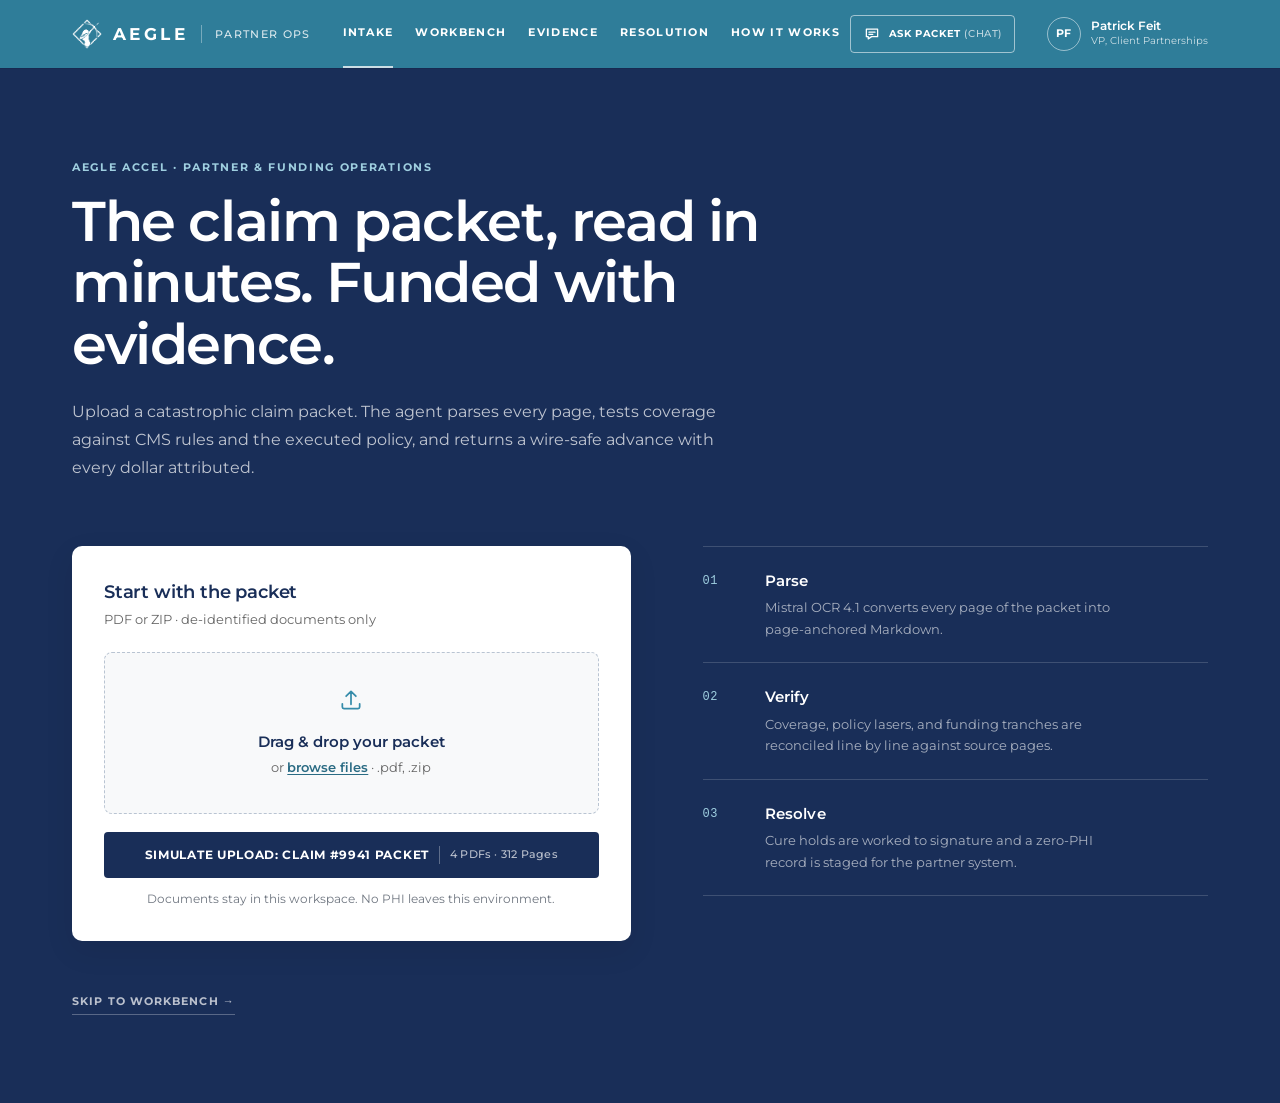
==== commit 92f25a12: "Add Phase 1 LibreChat bridge, full inline architecture, and benchmark polish" ====
--- a/web/index.html
+++ b/web/index.html
@@ -28,6 +28,10 @@
         <a href="#resolution" data-nav="resolution">Resolution</a>
         <a href="#how-it-works" data-nav="how-it-works">How it works</a>
       </nav>
+      <button type="button" class="nav-chat" id="askPacket" aria-haspopup="dialog" aria-controls="chatDrawer" aria-label="Ask Packet (Chat)">
+        <svg viewBox="0 0 24 24" width="18" height="18" aria-hidden="true" fill="none" stroke="currentColor" stroke-width="1.7" stroke-linecap="round" stroke-linejoin="round"><path d="M4.5 5.5h15v10h-8l-4.5 3v-3H4.5z"></path><path d="M8 9.5h8M8 12.5h5"></path></svg>
+        <span class="chat-label">Ask Packet <em>(Chat)</em></span>
+      </button>
       <div class="nav-profile" role="group" aria-label="Patrick Feit, VP, Client Partnerships">
         <span class="nav-avatar" aria-hidden="true">PF</span>
         <span class="nav-profile-text"><b>Patrick Feit</b><small>VP, Client Partnerships</small></span>
@@ -573,9 +577,11 @@
             <h2>One flow, every boundary.</h2>
           </header>
           <p class="diagram-label">Architecture at a glance</p>
+          <p class="diagram-hint">Swipe to explore the full architecture →</p>
           <figure class="diagram-frame">
-            <img src="assets/diagrams/aura-flow-summary.svg" alt="Summary Aura flow: TPA packet, Mistral OCR, Fireworks plus MCP, zero-PHI sanitizer, and outbound systems." loading="eager">
-            <figcaption>D2 source compiled to static SVG · no runtime diagram service.</figcaption>
+            <div class="diagram-scroll" tabindex="0" role="region" aria-label="Scrollable architecture diagram">
+              <img src="assets/diagrams/aura-flow-inline.svg" alt="Aura architecture: TPA claim packet through Mistral OCR, Fireworks AI and ground-truth MCP verification, zero-PHI sanitizer, and outbound HubSpot, growth, finance, and TPA cure systems." loading="eager">
+            </div>
           </figure>
           <button type="button" class="expand-btn" id="expandDiagram">Open full D2 diagram</button>
         </div>
@@ -591,24 +597,22 @@
             <article class="bench-card">
               <div class="bench-head">
                 <h3>Domain Accuracy</h3>
-                <span class="bench-tag" id="benchDomainTag">Aegle benchmark · illustrative</span>
-              </div>
-              <div class="bench-chart" id="benchDomainChart" role="img" aria-label="Illustrative domain accuracy: human legal and claims specialists at 82 percent versus frontier model plus ground-truth MCP at 94 percent."></div>
+                <span class="bench-tag" id="benchDomainTag">AEGLE 12-FIELD ADJUDICATION BENCHMARK</span>
+              </div>
+              <div class="bench-chart" id="benchDomainChart" role="img" aria-label="Domain accuracy: human legal and claims specialists at 82 percent versus frontier model plus ground-truth MCP at 94 percent."></div>
               <button type="button" class="expand-btn" data-expand-chart="domain">Expand chart</button>
               <p class="bench-callout">Time to decision <b>12 seconds</b> vs <b>6–8 hours</b></p>
-              <p class="bench-watermark">Aegle benchmark · illustrative — no public human-vs-AI claims baseline exists</p>
               <p class="bench-note" id="benchDomainNote"></p>
             </article>
             <article class="bench-card">
               <div class="bench-head">
-                <h3>Cost vs Intelligence Frontier</h3>
-                <span class="bench-tag" id="benchCostTag">AA Intelligence Index v5.0.1</span>
+                <h3>Cost vs Effective Adjudication Accuracy</h3>
+                <span class="bench-tag" id="benchCostTag">AEGLE 12-FIELD ADJUDICATION BENCHMARK</span>
               </div>
               <div class="bench-chart" id="benchCostChart" role="img" aria-label="Artificial Analysis cost per task versus Intelligence Index. DeepSeek V4.1 Flash 1017 is highlighted at index 33 and 60 cents per task."></div>
               <button type="button" class="expand-btn" data-expand-chart="cost">Expand chart</button>
               <ul class="bench-legend" id="benchLegend"></ul>
               <p class="bench-callout" id="benchCostCallout"></p>
-              <p class="bench-note" id="benchCostNote"></p>
             </article>
           </div>
           <div class="cost-strip">
@@ -616,7 +620,7 @@
             <div class="cost-cell"><span>Reasoning</span><b>$1.47 base / $2.21 US-pinned per 1,000 pages</b></div>
             <div class="cost-cell"><span>All-in</span><b>$5.47 base / $6.21 US-pinned per 1,000 pages</b></div>
           </div>
-          <p class="cost-strip-note">Assumes 2,100 input + 700 output tokens/page, no cache. The $5.47–$6.21 range is pricing-region, not uncertainty. FAQ "~$6" = rounded US all-in.</p>
+          <p class="cost-strip-note">Based on 312-page TPA claim packet (~2,100 input / 700 output tokens per page) via Mistral OCR 4.1 + Fireworks AI US-Resident ZDR.</p>
           <p class="bench-source" id="benchSource"></p>
         </div>
       </section>
@@ -674,8 +678,9 @@
           <div class="rollout-grid">
             <article class="rollout-card">
               <span class="rollout-num">01</span>
-              <h3>Days 1–30 — Shadow Mode Triage</h3>
-              <p>Run side-by-side on incoming TPA packets during 1/1 and 7/1 renewal readiness checks to benchmark laser &amp; exclusion catches.</p>
+              <h3>Days 1–30 — Self-Hosted LibreChat + FastMCP (Shadow Mode)</h3>
+              <p>Deploy an internal, zero-PHI LibreChat workspace wired to Mistral OCR 4.1, Fireworks AI ZDR, and our Python FastMCP tools in 48 hours—giving Partner Associates immediate ad-hoc packet interrogation during 1/1 and 7/1 readiness checks before graduating to this dedicated Workbench UI.</p>
+              <button type="button" class="expand-btn" data-open-chat>Try Ask Packet</button>
             </article>
             <article class="rollout-card">
               <span class="rollout-num">02</span>
@@ -716,7 +721,7 @@
               <p>No idle H100 waste. Serverless inference costs roughly $6 per 1,000 pages, parses 312 pages in 12 seconds, and lands under $2 per claim.</p>
             </article>
           </div>
-          <p class="compliance-note">BAA and ZDR scope confirmed contractually; vendor public documentation does not publish a BAA.</p>
+          <p class="compliance-note">Production deployment operates under executed Enterprise HIPAA BAA + enforced Zero Data Retention (ZDR) across all inference and OCR endpoints.</p>
         </div>
       </section>
 
@@ -768,6 +773,37 @@
     </div>
   </div>
 
+  <div class="chat-backdrop" id="chatBackdrop" hidden></div>
+  <aside class="chat-drawer" id="chatDrawer" role="dialog" aria-modal="true" aria-labelledby="chatTitle" hidden>
+    <header class="chat-head">
+      <div>
+        <p class="chat-kicker">Aegle Aura · Packet Agent</p>
+        <h2 id="chatTitle">Ask the packet</h2>
+        <p class="chat-status"><span class="chat-status-dot" aria-hidden="true"></span>FastMCP · read-only</p>
+      </div>
+      <button type="button" class="chat-close" id="chatClose" aria-label="Close Ask Packet">
+        <svg viewBox="0 0 24 24" width="20" height="20" aria-hidden="true" fill="none" stroke="currentColor" stroke-width="1.8" stroke-linecap="round"><path d="m6 6 12 12M18 6 6 18"></path></svg>
+      </button>
+    </header>
+    <div class="chat-thread" id="chatThread" aria-live="polite">
+      <p class="chat-empty" id="chatEmpty">Ask from the indexed packet. Answers carry citations into the evidence drawer.</p>
+    </div>
+    <div class="chat-starters" id="chatStarters">
+      <p class="chat-starters-label">Starter prompts</p>
+      <button type="button" class="chat-starter" data-chat-prompt="1">Does Policy MPM-SL-2026-0147 have a No-New-Laser endorsement or anti-assignment clause?</button>
+      <button type="button" class="chat-starter" data-chat-prompt="2">Why is Kymriah ($475k) approved while the CD22 CAR-T ($235k) is excluded?</button>
+      <button type="button" class="chat-starter" data-chat-prompt="3">Draft a 3-bullet Teams update for Patrick Feit &amp; Finance on the $250k Tranche 2 hold (Zero-PHI).</button>
+    </div>
+    <form class="chat-compose" id="chatForm">
+      <label class="visually-hidden" for="chatInput">Ask about Claim #9941</label>
+      <textarea id="chatInput" rows="1" placeholder="Ask about policy, coverage, or the hold..." maxlength="500"></textarea>
+      <button type="submit" class="chat-send" id="chatSend" aria-label="Send message">
+        <svg viewBox="0 0 24 24" width="18" height="18" aria-hidden="true" fill="none" stroke="currentColor" stroke-width="1.8" stroke-linecap="round" stroke-linejoin="round"><path d="M4 12h15M13 6l6 6-6 6"></path></svg>
+      </button>
+    </form>
+    <p class="chat-footer">Zero-PHI outbound · clinical detail stays in the packet.</p>
+  </aside>
+
   <div class="media-backdrop" id="mediaBackdrop" hidden></div>
   <div class="media-modal" id="mediaModal" role="dialog" aria-modal="true" aria-labelledby="mediaTitle" hidden>
     <header class="media-head">
--- a/web/styles.css
+++ b/web/styles.css
@@ -4527,3 +4527,451 @@
     height: 30px;
   }
 }
+
+/* ============================== ASK PACKET CHAT ============================== */
+
+.nav-chat {
+  display: inline-flex;
+  align-items: center;
+  justify-content: center;
+  gap: 8px;
+  flex-shrink: 0;
+  min-height: 38px;
+  padding: 0 12px;
+  border: 1px solid rgba(255, 255, 255, 0.55);
+  border-radius: 4px;
+  background: transparent;
+  color: var(--white);
+  font-size: 10px;
+  font-weight: 700;
+  letter-spacing: 0.06em;
+  text-transform: uppercase;
+  cursor: pointer;
+  transition: background-color 0.2s ease, border-color 0.2s ease;
+}
+
+.nav-chat:hover {
+  background: rgba(255, 255, 255, 0.12);
+  border-color: var(--white);
+}
+
+.nav-chat em {
+  font-style: normal;
+  color: rgba(255, 255, 255, 0.7);
+  font-weight: 500;
+}
+
+.chat-backdrop {
+  position: fixed;
+  inset: 0;
+  z-index: 66;
+  background: rgba(15, 37, 55, 0.52);
+  opacity: 0;
+  transition: opacity 0.28s ease;
+}
+
+.chat-backdrop.is-open {
+  opacity: 1;
+}
+
+.chat-drawer {
+  position: fixed;
+  top: 0;
+  right: 0;
+  bottom: 0;
+  z-index: 67;
+  width: min(440px, 94vw);
+  height: 100dvh;
+  display: flex;
+  flex-direction: column;
+  background: var(--white);
+  box-shadow: -20px 0 60px rgba(0, 0, 0, 0.22);
+  transform: translateX(102%);
+  transition: transform 0.34s cubic-bezier(0.22, 0.7, 0.2, 1);
+}
+
+.chat-drawer.is-open {
+  transform: translateX(0);
+}
+
+.chat-head {
+  flex-shrink: 0;
+  display: flex;
+  align-items: flex-start;
+  justify-content: space-between;
+  gap: 16px;
+  padding: 20px 24px 16px;
+  border-top: 3px solid var(--teal);
+  border-bottom: 1px solid var(--line);
+}
+
+.chat-kicker {
+  font-size: 9px;
+  font-weight: 700;
+  letter-spacing: 0.12em;
+  text-transform: uppercase;
+  color: var(--teal-ink);
+}
+
+.chat-head h2 {
+  margin-top: 5px;
+  font-size: 1.2rem;
+  line-height: 1.25;
+  font-weight: 600;
+  letter-spacing: -0.015em;
+  color: var(--navy);
+}
+
+.chat-status {
+  margin-top: 6px;
+  display: inline-flex;
+  align-items: center;
+  gap: 6px;
+  font-size: 9px;
+  font-weight: 600;
+  letter-spacing: 0.07em;
+  text-transform: uppercase;
+  color: var(--faint);
+}
+
+.chat-status-dot {
+  width: 6px;
+  height: 6px;
+  border-radius: 50%;
+  background: var(--teal);
+}
+
+.chat-close {
+  flex-shrink: 0;
+  width: 44px;
+  height: 44px;
+  display: inline-flex;
+  align-items: center;
+  justify-content: center;
+  background: var(--white);
+  border: 1px solid var(--line);
+  border-radius: 4px;
+  color: var(--navy);
+  cursor: pointer;
+}
+
+.chat-close:hover {
+  background: var(--off);
+  border-color: var(--navy);
+}
+
+.chat-thread {
+  flex: 1;
+  min-height: 0;
+  overflow-y: auto;
+  padding: 18px 24px;
+  background: var(--off);
+  display: flex;
+  flex-direction: column;
+  gap: 12px;
+}
+
+.chat-empty {
+  font-size: 0.78rem;
+  line-height: 1.6;
+  color: var(--faint);
+  max-width: 34ch;
+}
+
+.chat-msg {
+  max-width: 92%;
+  padding: 11px 13px;
+  border-radius: 8px;
+  font-size: 0.8rem;
+  line-height: 1.65;
+  overflow-wrap: anywhere;
+}
+
+.chat-msg.user {
+  align-self: flex-end;
+  background: var(--navy);
+  color: var(--white);
+  border-bottom-right-radius: 2px;
+}
+
+.chat-msg.agent {
+  align-self: flex-start;
+  background: var(--white);
+  color: var(--body);
+  border: 1px solid var(--line);
+  border-bottom-left-radius: 2px;
+  box-shadow: var(--shadow-soft);
+}
+
+.chat-msg.agent p {
+  margin: 0;
+}
+
+.chat-tool {
+  align-self: flex-start;
+  font-family: var(--mono);
+  font-size: 9px;
+  line-height: 1.4;
+  letter-spacing: 0.01em;
+  color: var(--teal-ink);
+  background: #eef7fa;
+  border: 1px solid #cfe6ee;
+  border-radius: 3px;
+  padding: 6px 8px;
+}
+
+.chat-typing {
+  align-self: flex-start;
+  display: inline-flex;
+  gap: 4px;
+  padding: 11px 13px;
+  background: var(--white);
+  border: 1px solid var(--line);
+  border-radius: 8px;
+}
+
+.chat-typing span {
+  width: 5px;
+  height: 5px;
+  border-radius: 50%;
+  background: var(--faint);
+  animation: chatDot 1s ease-in-out infinite;
+}
+
+.chat-typing span:nth-child(2) { animation-delay: 0.15s; }
+.chat-typing span:nth-child(3) { animation-delay: 0.3s; }
+
+@keyframes chatDot {
+  0%, 100% { opacity: 0.35; transform: translateY(0); }
+  50% { opacity: 1; transform: translateY(-2px); }
+}
+
+.chat-cites {
+  display: flex;
+  flex-wrap: wrap;
+  gap: 6px;
+  margin-top: 10px;
+}
+
+.chat-cite,
+.chat-copy {
+  display: inline-flex;
+  align-items: center;
+  min-height: 32px;
+  padding: 5px 8px;
+  border: 1px solid var(--line);
+  border-radius: 3px;
+  background: var(--off);
+  color: var(--teal-ink);
+  font-size: 8.5px;
+  font-weight: 700;
+  letter-spacing: 0.05em;
+  text-transform: uppercase;
+  text-decoration: none;
+  cursor: pointer;
+}
+
+.chat-cite:hover,
+.chat-copy:hover {
+  border-color: var(--navy);
+  color: var(--navy);
+}
+
+.chat-copy {
+  margin-top: 10px;
+  background: var(--white);
+}
+
+.chat-starters {
+  flex-shrink: 0;
+  padding: 12px 24px 0;
+  border-top: 1px solid var(--line);
+  background: var(--white);
+}
+
+.chat-starters-label {
+  font-size: 8.5px;
+  font-weight: 700;
+  letter-spacing: 0.1em;
+  text-transform: uppercase;
+  color: var(--faint);
+}
+
+.chat-starter {
+  display: block;
+  width: 100%;
+  margin-top: 6px;
+  padding: 9px 11px;
+  border: 1px solid var(--line);
+  border-radius: 5px;
+  background: var(--off);
+  color: var(--navy);
+  font-size: 0.73rem;
+  line-height: 1.5;
+  text-align: left;
+  cursor: pointer;
+  transition: border-color 0.2s ease, background-color 0.2s ease;
+}
+
+.chat-starter:hover {
+  border-color: var(--navy);
+  background: var(--white);
+}
+
+.chat-compose {
+  flex-shrink: 0;
+  display: flex;
+  align-items: flex-end;
+  gap: 8px;
+  padding: 12px 24px 10px;
+  border-top: 1px solid var(--line);
+}
+
+.chat-compose textarea {
+  flex: 1;
+  min-height: 44px;
+  max-height: 110px;
+  padding: 11px 12px;
+  border: 1px solid var(--line);
+  border-radius: 4px;
+  resize: none;
+  font: inherit;
+  font-size: 0.8rem;
+  line-height: 1.5;
+  color: var(--body);
+}
+
+.chat-compose textarea:focus {
+  outline: none;
+  border-color: var(--navy);
+  box-shadow: 0 0 0 2px rgba(54, 140, 170, 0.15);
+}
+
+.chat-send {
+  width: 44px;
+  height: 44px;
+  flex-shrink: 0;
+  display: inline-flex;
+  align-items: center;
+  justify-content: center;
+  border: 0;
+  border-radius: 4px;
+  background: var(--navy);
+  color: var(--white);
+  cursor: pointer;
+}
+
+.chat-send:hover {
+  background: var(--navy-hover);
+}
+
+.chat-footer {
+  padding: 0 24px 14px;
+  font-size: 8px;
+  line-height: 1.5;
+  letter-spacing: 0.04em;
+  text-transform: uppercase;
+  color: var(--faint);
+}
+
+@media (max-width: 1100px) {
+  .chat-label {
+    display: none;
+  }
+
+  .nav-chat {
+    width: 44px;
+    padding: 0;
+  }
+}
+
+@media (max-width: 720px) {
+  .nav-chat {
+    width: 30px;
+    height: 30px;
+    min-height: 30px;
+    padding: 0;
+    border-radius: 50%;
+  }
+
+  .chat-drawer {
+    width: 100vw;
+  }
+
+  .chat-head {
+    padding: 16px 18px 14px;
+  }
+
+  .chat-thread {
+    padding: 16px 18px;
+  }
+
+  .chat-starters {
+    padding: 10px 18px 0;
+  }
+
+  .chat-compose {
+    padding: 10px 18px 8px;
+  }
+
+  .chat-footer {
+    padding: 0 18px 12px;
+  }
+}
+
+.bench-grid {
+  align-items: start;
+}
+
+.chat-cite {
+  text-transform: none;
+  letter-spacing: 0.02em;
+  font-size: 9.5px;
+  font-weight: 600;
+}
+
+
+@media (max-width: 720px) {
+  .diagram-frame img {
+    min-width: 0;
+    width: 100%;
+  }
+}
+
+.diagram-hint {
+  display: none;
+}
+
+.diagram-scroll {
+  overflow-x: auto;
+  overflow-y: hidden;
+  -webkit-overflow-scrolling: touch;
+  overscroll-behavior-x: contain;
+  max-width: 100%;
+  scrollbar-width: thin;
+}
+
+.diagram-scroll img {
+  display: block;
+  width: 100%;
+  min-width: 0;
+  height: auto;
+}
+
+@media (max-width: 720px) {
+  .diagram-hint {
+    display: block;
+    margin-bottom: 8px;
+    font-size: 9px;
+    font-weight: 700;
+    letter-spacing: 0.08em;
+    text-transform: uppercase;
+    color: var(--teal-ink);
+  }
+
+  .diagram-scroll img {
+    width: 1100px;
+    min-width: 1100px;
+    max-width: none;
+  }
+}
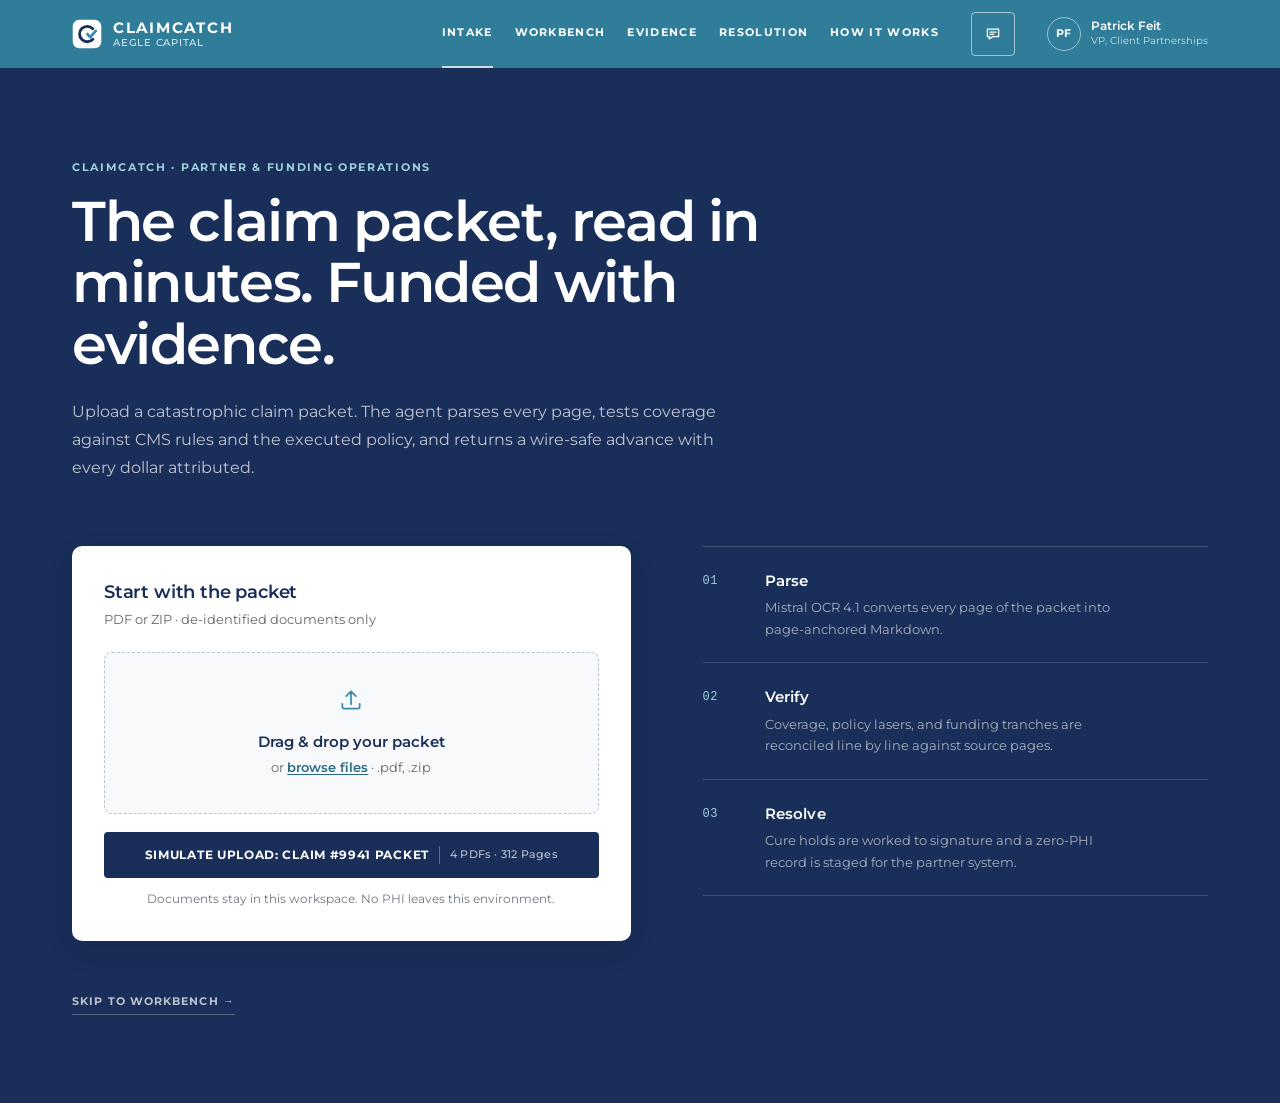
==== commit 6e23d413: "Rename product to ClaimCatch" ====
--- a/web/index.html
+++ b/web/index.html
@@ -4,9 +4,9 @@
   <meta charset="utf-8">
   <meta name="viewport" content="width=device-width, initial-scale=1">
   <meta name="color-scheme" content="light">
-  <meta name="description" content="Aegle Partner Ops — claim funding decisions with every dollar attributed. Claim #9941.">
-  <title>Claim #9941 · Aegle Partner Ops</title>
-  <link rel="icon" href="data:image/svg+xml,%3Csvg xmlns='http://www.w3.org/2000/svg' viewBox='0 0 32 32'%3E%3Crect width='32' height='32' rx='4' fill='%23192e58'/%3E%3Cpath d='M6 24 16 7l10 17h-4.4L16 14.8 10.4 24Z' fill='%23368caa'/%3E%3C/svg%3E">
+  <meta name="description" content="ClaimCatch — claim funding decisions with every dollar attributed. Claim #9941.">
+  <title>Claim #9941 · ClaimCatch</title>
+  <link rel="icon" href="data:image/svg+xml,%3Csvg xmlns='http://www.w3.org/2000/svg' viewBox='0 0 32 32'%3E%3Crect width='32' height='32' rx='5' fill='%23192e58'/%3E%3Cpath d='M22.5 10.2a8 8 0 1 0 0 11.6' fill='none' stroke='%23fff' stroke-width='3' stroke-linecap='round'/%3E%3Cpath d='M17 16.2l3 3 5.2-6.2' fill='none' stroke='%23368caa' stroke-width='3' stroke-linecap='round' stroke-linejoin='round'/%3E%3C/svg%3E">
   <link rel="stylesheet" href="styles.css">
   <script src="app.js" defer></script>
 </head>
@@ -15,11 +15,16 @@
 
   <header class="topbar">
     <div class="topbar-inner">
-      <a class="brand" href="#workbench" data-nav="workbench" aria-label="Aegle Partner Ops — workbench">
-        <img class="brand-mark" src="assets/aegle-logo-white.png" alt="" width="30" height="30">
-        <span class="brand-word">AEGLE</span>
-        <span class="brand-div" aria-hidden="true"></span>
-        <span class="brand-sub">Partner Ops</span>
+      <a class="brand" href="#workbench" data-nav="workbench" aria-label="ClaimCatch — workbench">
+        <svg class="brand-mark" viewBox="0 0 32 32" width="30" height="30" aria-hidden="true">
+          <rect x="0.75" y="0.75" width="30.5" height="30.5" rx="7" fill="#fff"></rect>
+          <path d="M22.2 10.4a8.2 8.2 0 1 0 .1 11.2" fill="none" stroke="#192e58" stroke-width="3" stroke-linecap="round"></path>
+          <path d="M16.5 16.1l3.1 3.3 5.7-6.7" fill="none" stroke="#368caa" stroke-width="3" stroke-linecap="round" stroke-linejoin="round"></path>
+        </svg>
+        <span class="brand-lockup">
+          <span class="brand-word">ClaimCatch</span>
+          <span class="brand-sub">Aegle Capital</span>
+        </span>
       </a>
       <nav class="nav-links" aria-label="Sections">
         <a href="#intake" data-nav="intake">Intake</a>
@@ -28,9 +33,8 @@
         <a href="#resolution" data-nav="resolution">Resolution</a>
         <a href="#how-it-works" data-nav="how-it-works">How it works</a>
       </nav>
-      <button type="button" class="nav-chat" id="askPacket" aria-haspopup="dialog" aria-controls="chatDrawer" aria-label="Ask Packet (Chat)">
+      <button type="button" class="nav-chat" id="askPacket" aria-haspopup="dialog" aria-controls="chatDrawer" aria-label="Ask Packet (Chat)" title="Ask Packet (Chat)">
         <svg viewBox="0 0 24 24" width="18" height="18" aria-hidden="true" fill="none" stroke="currentColor" stroke-width="1.7" stroke-linecap="round" stroke-linejoin="round"><path d="M4.5 5.5h15v10h-8l-4.5 3v-3H4.5z"></path><path d="M8 9.5h8M8 12.5h5"></path></svg>
-        <span class="chat-label">Ask Packet <em>(Chat)</em></span>
       </button>
       <div class="nav-profile" role="group" aria-label="Patrick Feit, VP, Client Partnerships">
         <span class="nav-avatar" aria-hidden="true">PF</span>
@@ -44,7 +48,7 @@
     <section class="intake" id="intake" aria-labelledby="intake-title">
       <div class="wrap intake-wrap">
         <div class="intake-hero">
-          <p class="eyebrow eyebrow-light">Aegle Accel · Partner &amp; Funding Operations</p>
+          <p class="eyebrow eyebrow-light">ClaimCatch · Partner &amp; Funding Operations</p>
           <h1 id="intake-title">The claim packet, read in minutes. Funded with evidence.</h1>
           <p class="lede">Upload a catastrophic claim packet. The agent parses every page, tests coverage against CMS rules and the executed policy, and returns a wire-safe advance with every dollar attributed.</p>
         </div>
@@ -476,7 +480,7 @@
 
       <footer class="footer">
         <div class="wrap footer-inner">
-          <span>Aegle Capital <span aria-hidden="true">·</span> Partner &amp; Funding Operations</span>
+          <span>ClaimCatch <span aria-hidden="true">·</span> Aegle Capital <span aria-hidden="true">·</span> Partner &amp; Funding Operations</span>
           <span>Claim #9941</span>
         </div>
       </footer>
@@ -486,9 +490,9 @@
     <div id="how-it-works" hidden>
       <section class="hiw-hero">
         <div class="wrap">
-          <p class="eyebrow eyebrow-light">AEGLE AURA · PHASE 1 AGENTIC ARCHITECTURE</p>
+          <p class="eyebrow eyebrow-light">CLAIMCATCH · PHASE 1 AGENTIC ARCHITECTURE</p>
           <h1>Built for 24-hour funding speed. Engineered for zero-PHI leakage.</h1>
-          <p class="hiw-lede">How Aegle converts 300-page unstructured TPA packets into reconciled, citation-backed funding decisions at $2.21 per 1,000 pages in reasoning cost.</p>
+          <p class="hiw-lede">How ClaimCatch converts 300-page unstructured TPA packets into reconciled, citation-backed funding decisions at $2.21 per 1,000 pages in reasoning cost.</p>
           <dl class="hiw-metrics">
             <div class="hiw-metric">
               <span class="hiw-metric-kicker">Reasoning only</span>
@@ -580,7 +584,7 @@
           <p class="diagram-hint">Swipe to explore the full architecture →</p>
           <figure class="diagram-frame">
             <div class="diagram-scroll" tabindex="0" role="region" aria-label="Scrollable architecture diagram">
-              <img src="assets/diagrams/aura-flow-inline.svg" alt="Aura architecture: TPA claim packet through Mistral OCR, Fireworks AI and ground-truth MCP verification, zero-PHI sanitizer, and outbound HubSpot, growth, finance, and TPA cure systems." loading="eager">
+              <img src="assets/diagrams/claimcatch-flow-inline.svg" alt="ClaimCatch architecture: TPA claim packet through Mistral OCR, Fireworks AI and ground-truth MCP verification, zero-PHI sanitizer, and outbound HubSpot, growth, finance, and TPA cure systems." loading="eager">
             </div>
           </figure>
           <button type="button" class="expand-btn" id="expandDiagram">Open full D2 diagram</button>
@@ -597,7 +601,7 @@
             <article class="bench-card">
               <div class="bench-head">
                 <h3>Domain Accuracy</h3>
-                <span class="bench-tag" id="benchDomainTag">AEGLE 12-FIELD ADJUDICATION BENCHMARK</span>
+                <span class="bench-tag" id="benchDomainTag">CLAIMCATCH 12-FIELD ADJUDICATION BENCHMARK</span>
               </div>
               <div class="bench-chart" id="benchDomainChart" role="img" aria-label="Domain accuracy: human legal and claims specialists at 82 percent versus frontier model plus ground-truth MCP at 94 percent."></div>
               <button type="button" class="expand-btn" data-expand-chart="domain">Expand chart</button>
@@ -607,7 +611,7 @@
             <article class="bench-card">
               <div class="bench-head">
                 <h3>Cost vs Effective Adjudication Accuracy</h3>
-                <span class="bench-tag" id="benchCostTag">AEGLE 12-FIELD ADJUDICATION BENCHMARK</span>
+                <span class="bench-tag" id="benchCostTag">CLAIMCATCH 12-FIELD ADJUDICATION BENCHMARK</span>
               </div>
               <div class="bench-chart" id="benchCostChart" role="img" aria-label="Artificial Analysis cost per task versus Intelligence Index. DeepSeek V4.1 Flash 1017 is highlighted at index 33 and 60 cents per task."></div>
               <button type="button" class="expand-btn" data-expand-chart="cost">Expand chart</button>
@@ -727,7 +731,7 @@
 
       <footer class="footer">
         <div class="wrap footer-inner">
-          <span>Aegle Capital <span aria-hidden="true">·</span> Partner &amp; Funding Operations</span>
+          <span>ClaimCatch <span aria-hidden="true">·</span> Aegle Capital <span aria-hidden="true">·</span> Partner &amp; Funding Operations</span>
           <span>Phase 1 · Agentic Architecture</span>
         </div>
       </footer>
@@ -777,7 +781,7 @@
   <aside class="chat-drawer" id="chatDrawer" role="dialog" aria-modal="true" aria-labelledby="chatTitle" hidden>
     <header class="chat-head">
       <div>
-        <p class="chat-kicker">Aegle Aura · Packet Agent</p>
+        <p class="chat-kicker">ClaimCatch · Packet Agent</p>
         <h2 id="chatTitle">Ask the packet</h2>
         <p class="chat-status"><span class="chat-status-dot" aria-hidden="true"></span>FastMCP · read-only</p>
       </div>
--- a/web/styles.css
+++ b/web/styles.css
@@ -1,5 +1,5 @@
 /* ==========================================================================
-   Aegle Partner Ops — Claim #9941
+   ClaimCatch — Claim #9941
    Institutional fintech workbench. Local assets only.
    ========================================================================== */
 
@@ -211,13 +211,6 @@
   line-height: 1;
 }
 
-.brand-div {
-  width: 1px;
-  height: 18px;
-  background: rgba(255, 255, 255, 0.35);
-  margin: 0 2px;
-}
-
 .brand-sub {
   font-size: 11px;
   font-weight: 500;
@@ -2478,8 +2471,7 @@
 
 @media (max-width: 820px) {
   .topbar-inner { gap: 18px; }
-  .brand-sub,
-  .brand-div { display: none; }
+  .brand-sub { display: none; }
   .figures { grid-template-columns: repeat(2, minmax(0, 1fr)); row-gap: 0; }
   .figure { padding: 20px 20px 20px 22px; }
   .figure:nth-child(2n + 1) { border-left: 0; padding-left: 0; }
@@ -4531,23 +4523,49 @@
 /* ============================== ASK PACKET CHAT ============================== */
 
 .nav-chat {
+  position: relative;
   display: inline-flex;
   align-items: center;
   justify-content: center;
-  gap: 8px;
   flex-shrink: 0;
-  min-height: 38px;
-  padding: 0 12px;
+  width: 44px;
+  height: 44px;
+  min-height: 44px;
+  padding: 0;
   border: 1px solid rgba(255, 255, 255, 0.55);
   border-radius: 4px;
   background: transparent;
   color: var(--white);
-  font-size: 10px;
-  font-weight: 700;
-  letter-spacing: 0.06em;
-  text-transform: uppercase;
   cursor: pointer;
   transition: background-color 0.2s ease, border-color 0.2s ease;
+}
+
+.nav-chat::after {
+  content: attr(aria-label);
+  position: absolute;
+  top: calc(100% + 9px);
+  right: 0;
+  z-index: 80;
+  padding: 7px 9px;
+  border-radius: 4px;
+  background: var(--navy);
+  color: var(--white);
+  box-shadow: var(--shadow-soft);
+  font-size: 10px;
+  font-weight: 600;
+  letter-spacing: 0.04em;
+  line-height: 1.2;
+  white-space: nowrap;
+  opacity: 0;
+  transform: translateY(-3px);
+  pointer-events: none;
+  transition: opacity 0.16s ease, transform 0.16s ease;
+}
+
+.nav-chat:hover::after,
+.nav-chat:focus-visible::after {
+  opacity: 1;
+  transform: none;
 }
 
 .nav-chat:hover {
@@ -4555,11 +4573,6 @@
   border-color: var(--white);
 }
 
-.nav-chat em {
-  font-style: normal;
-  color: rgba(255, 255, 255, 0.7);
-  font-weight: 500;
-}
 
 .chat-backdrop {
   position: fixed;
@@ -4874,25 +4887,7 @@
   color: var(--faint);
 }
 
-@media (max-width: 1100px) {
-  .chat-label {
-    display: none;
-  }
-
-  .nav-chat {
-    width: 44px;
-    padding: 0;
-  }
-}
-
 @media (max-width: 720px) {
-  .nav-chat {
-    width: 30px;
-    height: 30px;
-    min-height: 30px;
-    padding: 0;
-    border-radius: 50%;
-  }
 
   .chat-drawer {
     width: 100vw;
@@ -4975,3 +4970,29 @@
     max-width: none;
   }
 }
+
+/* ClaimCatch wordmark */
+.brand-lockup {
+  display: flex;
+  flex-direction: column;
+  gap: 3px;
+  line-height: 1;
+}
+
+.brand-word {
+  font-size: 14.5px;
+  letter-spacing: 0.12em;
+  text-transform: uppercase;
+  line-height: 1;
+}
+
+.brand-sub {
+  font-size: 9.5px;
+  letter-spacing: 0.08em;
+  line-height: 1;
+  display: block;
+}
+
+@media (max-width: 1100px) {
+  .brand-sub { display: none; }
+}
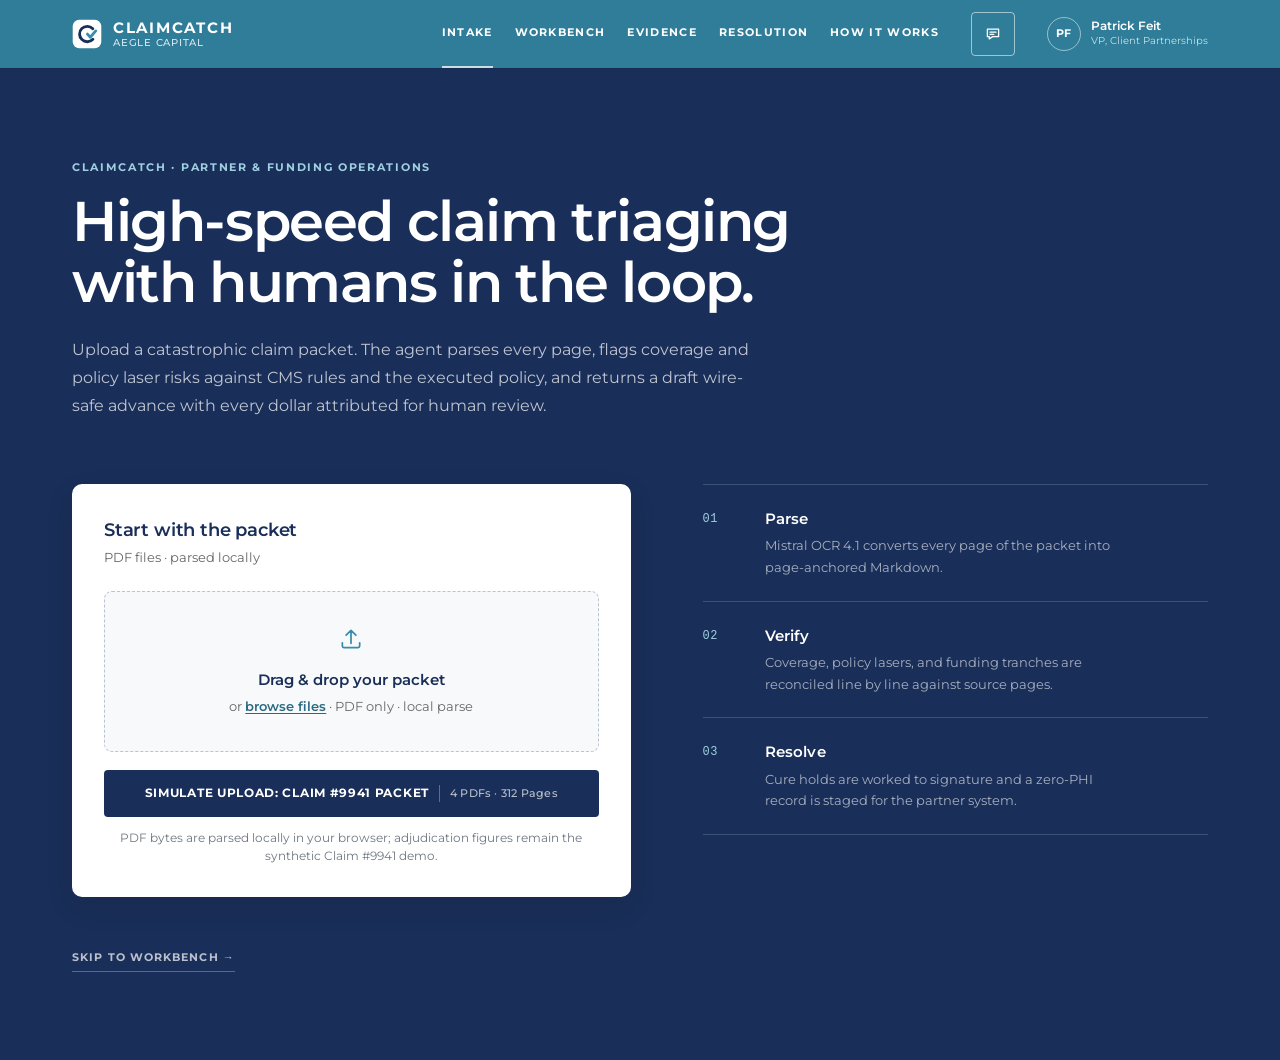
==== commit 9693c88d: "Publish ClaimCatch demo and Pages deployment" ====
--- a/web/index.html
+++ b/web/index.html
@@ -8,6 +8,7 @@
   <title>Claim #9941 · ClaimCatch</title>
   <link rel="icon" href="data:image/svg+xml,%3Csvg xmlns='http://www.w3.org/2000/svg' viewBox='0 0 32 32'%3E%3Crect width='32' height='32' rx='5' fill='%23192e58'/%3E%3Cpath d='M22.5 10.2a8 8 0 1 0 0 11.6' fill='none' stroke='%23fff' stroke-width='3' stroke-linecap='round'/%3E%3Cpath d='M17 16.2l3 3 5.2-6.2' fill='none' stroke='%23368caa' stroke-width='3' stroke-linecap='round' stroke-linejoin='round'/%3E%3C/svg%3E">
   <link rel="stylesheet" href="styles.css">
+  <script src="vendor/pdfjs/pdf.min.js" defer></script>
   <script src="app.js" defer></script>
 </head>
 <body>
@@ -49,26 +50,45 @@
       <div class="wrap intake-wrap">
         <div class="intake-hero">
           <p class="eyebrow eyebrow-light">ClaimCatch · Partner &amp; Funding Operations</p>
-          <h1 id="intake-title">The claim packet, read in minutes. Funded with evidence.</h1>
-          <p class="lede">Upload a catastrophic claim packet. The agent parses every page, tests coverage against CMS rules and the executed policy, and returns a wire-safe advance with every dollar attributed.</p>
+          <h1 id="intake-title">High-speed claim triaging with humans in the loop.</h1>
+          <p class="lede">Upload a catastrophic claim packet. The agent parses every page, flags coverage and policy laser risks against CMS rules and the executed policy, and returns a draft wire-safe advance with every dollar attributed for human review.</p>
         </div>
 
         <div class="intake-grid">
           <div class="upload-panel">
             <h2 class="upload-title">Start with the packet</h2>
-            <p class="upload-sub">PDF or ZIP · de-identified documents only</p>
-            <div class="dropzone" id="dropzone" tabindex="0" role="button" aria-label="Choose a claim packet PDF or ZIP, or drop it here">
+            <p class="upload-sub">PDF files · parsed locally</p>
+            <div class="dropzone" id="dropzone" tabindex="0" role="button" aria-label="Choose one or more claim packet PDF files, or drop them here">
               <svg class="dz-icon" viewBox="0 0 24 24" width="26" height="26" aria-hidden="true" fill="none" stroke="currentColor" stroke-width="1.6" stroke-linecap="round" stroke-linejoin="round">
                 <path d="M12 16V4m0 0L7.5 8.5M12 4l4.5 4.5"></path>
                 <path d="M4 15.5v3A1.5 1.5 0 0 0 5.5 20h13a1.5 1.5 0 0 0 1.5-1.5v-3"></path>
               </svg>
               <p class="dz-title">Drag &amp; drop your packet</p>
-              <p class="dz-sub">or <span class="dz-browse">browse files</span> · .pdf, .zip</p>
-              <input type="file" id="fileInput" accept=".pdf,.zip" class="visually-hidden">
-            </div>
-            <p class="file-line" id="fileLine" hidden><span class="file-dot" aria-hidden="true"></span><span id="fileName"></span></p>
+              <p class="dz-sub">or <span class="dz-browse">browse files</span> · PDF only · local parse</p>
+              <input type="file" id="fileInput" accept=".pdf,application/pdf" multiple class="visually-hidden">
+            </div>
+            <p class="file-line" id="fileLine" hidden>
+              <span class="file-dot" aria-hidden="true"></span>
+              <span class="file-copy">
+                <span id="fileMeta"></span>
+                <span class="file-names" id="fileName"></span>
+              </span>
+            </p>
+            <p class="parse-line" id="parseLine" hidden role="status" aria-live="polite"></p>
+            <div class="pdf-state" id="pdfState" hidden>
+              <span class="pdf-chip" id="pdfChip">PDF verified · local parse</span>
+              <details class="pdf-preview" id="pdfPreview">
+                <summary>View extracted text</summary>
+                <div class="pdf-preview-body">
+                  <p class="pdf-preview-label">Page 1 · first 1,200 characters</p>
+                  <pre id="pdfPreviewText"></pre>
+                  <div class="pdf-page-tags" id="pdfPageTags" aria-label="Parsed page tags"></div>
+                  <p class="pdf-preview-note">Preview only. Extracted text stays in this browser session.</p>
+                </div>
+              </details>
+            </div>
             <button type="button" class="btn btn-primary btn-block" id="simulateBtn">Simulate Upload: Claim #9941 Packet <span class="btn-meta">4 PDFs · 312 Pages</span></button>
-            <p class="upload-note">Documents stay in this workspace. No PHI leaves this environment.</p>
+            <p class="upload-note">PDF bytes are parsed locally in your browser; adjudication figures remain the synthetic Claim #9941 demo.</p>
           </div>
 
           <aside class="intake-steps" aria-label="How the agent works">
@@ -129,7 +149,8 @@
           <div class="decision-top">
             <div>
               <p class="eyebrow eyebrow-light" id="heroStatusEyebrow">Claim #9941 · Adjudication hold — laser flagged</p>
-              <h1 id="decision-title">Safe to wire today: <span class="nowrap" id="heroAmount">$1,700,000</span></h1>
+              <p class="local-pdf-marker" id="workbenchUploadMarker" hidden><span class="local-pdf-dot" aria-hidden="true"></span><span id="workbenchUploadMeta"></span></p>
+              <h1 id="decision-title">Draft advance for sign-off: <span class="nowrap" id="heroAmount">$1,700,000</span></h1>
               <p class="decision-context">Prairie States Administrators <span aria-hidden="true">·</span> Midwest Precision Manufacturing LLC <span aria-hidden="true">·</span> Meridian Mutual Stop Loss <span aria-hidden="true">·</span> Policy MPM-SL-2026-0147</p>
             </div>
             <div class="decision-tools">
@@ -145,7 +166,7 @@
               <span class="figure-rule rule-neutral" aria-hidden="true"></span>
             </div>
             <div class="figure">
-              <dt>Safe to wire now</dt>
+              <dt>Draft for sign-off</dt>
               <dd id="heroApproved">$1,700,000</dd>
               <span class="figure-rule rule-ok" aria-hidden="true"></span>
             </div>
@@ -166,7 +187,7 @@
             <p class="timeline">
               <span>06 Oct <b>Intake</b></span>
               <span>07 Oct <b>Laser flagged</b></span>
-              <span>08 Oct <b>Tranche 1 approved</b></span>
+              <span>08 Oct <b>Tranche 1 prepared</b></span>
               <span class="timeline-pending" id="timelineCure">Cure pending</span>
             </p>
           </div>
@@ -179,19 +200,19 @@
           <header class="section-head">
             <p class="eyebrow">Findings</p>
             <h2 id="trapsTitle">Three findings explain the $1,100,000 gap.</h2>
-            <p class="section-desc" id="equation">Billed $3,050,000 − FL48 $350,000 = eligible $2,700,000; less L-1 $750,000 = $1,950,000 reimbursable; less hold $250,000 = $1,700,000 approved.</p>
+            <p class="section-desc" id="equation">Billed $3,050,000 − FL48 $350,000 = eligible $2,700,000; less L-1 $750,000 = $1,950,000 reimbursable; less hold $250,000 = $1,700,000 draft advance.</p>
           </header>
 
           <figure class="attribution">
-            <div class="stack-bar" role="img" id="stackBar" aria-label="Attribution of $3,050,000 billed: $1,700,000 approved, $250,000 signature hold, $500,000 laser gap, $350,000 FL48 excluded, $250,000 base deductible.">
-              <span class="seg seg-approved" id="segApproved" style="width:55.74%"><span id="segApprovedLabel">$1.70M approved</span></span>
+            <div class="stack-bar" role="img" id="stackBar" aria-label="Attribution of $3,050,000 billed: $1,700,000 draft, $250,000 signature hold, $500,000 laser gap, $350,000 FL48 excluded, $250,000 base deductible.">
+              <span class="seg seg-approved" id="segApproved" style="width:55.74%"><span id="segApprovedLabel">$1.70M draft</span></span>
               <span class="seg seg-hold" id="segHold" style="width:8.20%"><span class="seg-out" id="segHoldLabel">$250k</span></span>
               <span class="seg seg-laser" style="width:16.39%"><span>$500k laser</span></span>
               <span class="seg seg-fl48" style="width:11.48%"><span>$350k FL48</span></span>
               <span class="seg seg-base" style="width:8.20%"><span class="seg-out">$250k</span></span>
             </div>
             <figcaption class="legend">
-              <span><i class="dot dot-approved" aria-hidden="true"></i>Approved <b id="legendApproved">$1,700,000</b></span>
+              <span><i class="dot dot-approved" aria-hidden="true"></i>Draft <b id="legendApproved">$1,700,000</b></span>
               <span><i class="dot dot-hold" aria-hidden="true"></i>Signature hold <b id="legendHold">$250,000</b></span>
               <span><i class="dot dot-laser" aria-hidden="true"></i>Laser gap <b>$500,000</b></span>
               <span><i class="dot dot-fl48" aria-hidden="true"></i>FL48 excluded <b>$350,000</b></span>
@@ -265,7 +286,7 @@
                   <span class="trap-amount">$250,000</span>
                   <span class="trap-main">
                     <span class="trap-title">Missing CFO and carrier signatures</span>
-                    <span class="trap-sub" id="trap3Sub">Tranche 2 releases when both Section D defects cure</span>
+                    <span class="trap-sub" id="trap3Sub">Tranche 2 clears for human sign-off when both Section D defects cure</span>
                     <span class="trap-cite">Request 9941-A <span class="cite-court">§ D — certifications</span></span>
                   </span>
                   <span class="tag tag-cure" id="trap3Tag">Curable</span>
@@ -280,7 +301,7 @@
                 <div class="trap-detail-inner">
                   <div class="trap-copy">
                     <p>Section D of request 9941-A carries the TPA signature (<i>/s/ Dana Whitfield, 6 Oct 2026</i>), but the Employer CFO line is blank and Meridian's countersignature is absent. Both defects gate the same $250,000 Tranche 2; each cures on a valid signature, not on adjudication.</p>
-                    <p class="cite-block"><b>Cure path.</b> Signed CFO authorization plus Meridian subrogation countersignature releases Tranche 2 at $1,950,000 approved.</p>
+                    <p class="cite-block"><b>Cure path.</b> Signed CFO authorization plus Meridian subrogation countersignature clears Tranche 2 for human sign-off at a $1,950,000 draft advance.</p>
                   </div>
                   <button type="button" class="source-link" data-doc="tpa">View source <span aria-hidden="true">→</span></button>
                 </div>
@@ -295,8 +316,8 @@
         <div class="wrap">
           <header class="section-head">
             <p class="eyebrow">Resolution</p>
-            <h2 id="resolution-title">Resolve the hold. Move the money.</h2>
-            <p class="section-desc" id="resolutionDesc">Two signatures release Tranche 2. The partner record stages only claimant key, contract, and financial fields — zero PHI.</p>
+            <h2 id="resolution-title">Resolve the hold. Prepare the sign-off.</h2>
+            <p class="section-desc" id="resolutionDesc">Two signatures clear Tranche 2 for human sign-off. The partner record stages only claimant key, contract, and financial fields — zero PHI.</p>
           </header>
 
           <div class="split">
@@ -325,7 +346,7 @@
 
               <dl class="resolution-figures">
                 <div>
-                  <dt>Approved Advance</dt>
+                  <dt>Draft Advance</dt>
                   <dd id="approvedOut">$1,700,000</dd>
                 </div>
                 <div>
@@ -361,18 +382,18 @@
               <div class="outbound-panel-body" id="packTpa" role="tabpanel" aria-labelledby="packTabTpa" tabindex="0">
                 <dl class="email-meta">
                   <div><dt>To</dt><dd>Dana Whitfield — Prairie States Administrators</dd></div>
-                  <div><dt>Subject</dt><dd>Claim 9941 — Tranche 1 approved ($1,700,000); Tranche 2 cure required ($250,000)</dd></div>
+                  <div><dt>Subject</dt><dd>Claim 9941 — Draft Tranche 1 advance ($1,700,000); Tranche 2 cure required ($250,000)</dd></div>
                 </dl>
                 <div class="email-body">
                   <p>Reconciliation for Claim 9941 is complete.</p>
-                  <p>Tranche 1 of $1,700,000 is approved for Finance/Accounting disbursement.</p>
-                  <p>Two items remain before Tranche 2 of $250,000 can release:</p>
+                  <p>Tranche 1 of $1,700,000 is prepared for Finance/Accounting review and human sign-off.</p>
+                  <p>Two items remain before Tranche 2 of $250,000 can be prepared for sign-off:</p>
                   <ul>
                     <li>Employer CFO signature — blank on Section D.</li>
                     <li>Meridian Mutual Stop Loss countersignature — missing from the submitted packet.</li>
                   </ul>
-                  <p>Please return the executed request 9941-A by 17 October 2026. Tranche 2 releases within one business day of receipt.</p>
-                  <p>Separately, Endorsement L-1 imposes a $750,000 separate specific deductible against a $250,000 Schedule A base. The $500,000 difference is non-curable and excluded from the approved advance.</p>
+                  <p>Please return the executed request 9941-A by 17 October 2026. Tranche 2 can be prepared for sign-off within one business day of receipt.</p>
+                  <p>Separately, Endorsement L-1 imposes a $750,000 separate specific deductible against a $250,000 Schedule A base. The $500,000 difference is non-curable and excluded from the draft advance.</p>
                   <p>No clinical detail is included in this notice.</p>
                   <p class="email-sign">Patrick Feit<br>VP, Client Partnerships<br>Aegle Capital</p>
                 </div>
@@ -384,7 +405,7 @@
                   <div><dt>Subject</dt><dd>Claim 9941 — Tranche 1 memo and $1,100,000 gap</dd></div>
                 </dl>
                 <div class="email-body">
-                  <p>Tranche 1 of $1,700,000 is approved for disbursement. Tranche 2 of $250,000 is held pending the Employer CFO and Meridian countersignatures.</p>
+                  <p>Tranche 1 of $1,700,000 is prepared for disbursement subject to human sign-off. Tranche 2 of $250,000 is held pending the Employer CFO and Meridian countersignatures.</p>
                   <p>The $1,100,000 gap against the $2,800,000 request is fully attributed: $500,000 laser (L-1 $750,000 vs $250,000 base), $350,000 FL48, and $250,000 signature hold.</p>
                   <p>Double approval is recorded. No PHI is included in this memo.</p>
                   <p class="email-sign">Patrick Feit<br>VP, Client Partnerships<br>Aegle Capital</p>
@@ -399,7 +420,7 @@
                 <div class="email-body">
                   <p>Owner: Patrick Feit. Due before 1 Dec 2026.</p>
                   <p>Run the endorsement-after-Schedule-A sweep across every 1/1 renewal packet, then audit for the 3-signature set: TPA, Employer CFO, and carrier countersignature.</p>
-                  <p>Flag any L-1 separate deductible that changes the base Schedule A math for Finance before Tranche 1 release.</p>
+                  <p>Flag any L-1 separate deductible that changes the base Schedule A math for Finance before Tranche 1 sign-off.</p>
                   <p>No PHI in the playbook; use claimant_key and contract numbers only.</p>
                 </div>
               </div>
@@ -427,23 +448,9 @@
                 <div><dt>Partner health</dt><dd><span class="health-flag" id="hsHealth">At risk</span></dd></div>
               </dl>
 
-              <div class="growth-signal">
-                <p class="growth-kicker">Growth expansion signal</p>
-                <p class="growth-value">Laser shock</p>
-                <p class="growth-exposure">Exposure <b>$500,000</b></p>
-                <dl class="growth-meta">
-                  <div><dt>Broker</dt><dd>Lockton / Prairie States TPA</dd></div>
-                  <div><dt>Pitch</dt><dd>Aegle Plan Protection / Captive layer</dd></div>
-                </dl>
-                <p class="growth-owner">Owner Patrick Feit <span aria-hidden="true">·</span> next: Plan Protection / Captive conversation</p>
-                <div class="growth-cta">
-                  <button type="button" class="btn btn-white btn-small" id="routeLockton">Route to Lockton</button>
-                </div>
-              </div>
-
               <div class="hs-actions">
                 <button type="button" class="btn btn-primary" id="pushHubspot">Approve &amp; Push to HubSpot</button>
-                <button type="button" class="raw-toggle" id="rawToggle" aria-expanded="false" aria-controls="rawPayload">View Raw MCP JSON Payload <span aria-hidden="true">+</span></button>
+                <button type="button" class="raw-toggle" id="rawToggle" aria-expanded="false" aria-controls="rawPayload">View Raw JSON Payload <span aria-hidden="true">+</span></button>
               </div>
               <pre class="raw-payload" id="rawPayload" hidden><code id="rawCode"></code></pre>
             </div>
@@ -469,7 +476,7 @@
                 <div><dt>Next MBR</dt><dd>17 Oct 2026 · cure review</dd></div>
                 <div><dt>Requested advance</dt><dd>$2,800,000</dd></div>
                 <div><dt>Billed charges</dt><dd>$3,050,000</dd></div>
-                <div><dt>Approved advance</dt><dd>$1,700,000</dd></div>
+                <div><dt>Draft advance</dt><dd>$1,700,000</dd></div>
                 <div><dt>Policy</dt><dd>MPM-SL-2026-0147</dd></div>
               </dl>
             </div>
@@ -492,22 +499,19 @@
         <div class="wrap">
           <p class="eyebrow eyebrow-light">CLAIMCATCH · PHASE 1 AGENTIC ARCHITECTURE</p>
           <h1>Built for 24-hour funding speed. Engineered for zero-PHI leakage.</h1>
-          <p class="hiw-lede">How ClaimCatch converts 300-page unstructured TPA packets into reconciled, citation-backed funding decisions at $2.21 per 1,000 pages in reasoning cost.</p>
+          <p class="hiw-lede">How ClaimCatch turns 300-page unstructured TPA packets into citation-backed, human-reviewed funding decisions.</p>
           <dl class="hiw-metrics">
             <div class="hiw-metric">
-              <span class="hiw-metric-kicker">Reasoning only</span>
-              <dt>$2.21 <span>/ 1,000 Pages</span></dt>
-              <dd>Fireworks reasoning + MCP; $5.47–$6.21 all-in with Mistral OCR — no idle GPU clusters</dd>
+              <dt>Serverless Pay-Per-Token Inference</dt>
+              <dd>Zero idle GPU waste; pay only during active packet analysis.</dd>
             </div>
             <div class="hiw-metric">
-              <span class="hiw-metric-kicker" aria-hidden="true">&nbsp;</span>
-              <dt>12 Seconds</dt>
-              <dd>312-page packet parse + CMS NCD &amp; Policy Laser audit vs. 6–8 hours of manual review</dd>
+              <dt>Rapid Automated Triage</dt>
+              <dd>Compresses 6–8 hours of manual cross-referencing into minutes of citation-backed pre-audit for human reviewers.</dd>
             </div>
             <div class="hiw-metric">
-              <span class="hiw-metric-kicker" aria-hidden="true">&nbsp;</span>
               <dt>0 Bytes PHI Egress to CRM</dt>
-              <dd>Clinical data stays locked in-VPC; only de-identified tokens &amp; math sync to HubSpot</dd>
+              <dd>Clinical data stays inside the HIPAA boundary; only de-identified tokens and dollar math reach HubSpot.</dd>
             </div>
           </dl>
         </div>
@@ -528,8 +532,8 @@
                 <img src="assets/logos/mistralai.svg" alt="Mistral AI" width="26" height="26">
                 <span class="stage-logo-label">Mistral OCR 4.1</span>
               </div>
-              <h3>Stage 01 — Private-VPC Structural Parsing</h3>
-              <p>Raw PDFs, scanned UB-04 forms, and .docx policy binders route through stateless Mistral OCR 4.1 (/v1/ocr) via Aegle's private-VPC boundary, producing page-anchored Markdown with exact {page_no, bbox} coordinates.</p>
+              <h3>Stage 01 — Managed BAA + ZDR Structural Parsing</h3>
+              <p>Raw PDFs, scanned UB-04 forms, and .docx binders route through stateless, serverless OCR endpoints governed by an executed Enterprise HIPAA BAA and enforced Zero Data Retention (ZDR) — avoiding idle self-hosted GPU clusters.</p>
             </article>
 
             <article class="stage-card">
@@ -547,16 +551,14 @@
 
             <article class="stage-card">
               <div class="stage-top"><span class="stage-num">03</span><span class="stage-tag">Verify</span></div>
-              <div class="stage-logos">
-                <img src="assets/logos/fastmcp.svg" alt="FastMCP">
-                <img src="assets/logos/mcp.svg" alt="Model Context Protocol">
-              </div>
-              <h3>Stage 03 — Ground-Truth MCP Verification</h3>
-              <p>Deterministic Python FastMCP calls query CMS NCD 110.24, openFDA, CourtListener ERISA, and eCFR Title 29; UB-04 FL47/FL48 math is cross-footed to the dollar.</p>
+              <div class="stage-logos"><span class="stage-logo-label">Authoritative sources</span></div>
+              <h3>Stage 03 — Ground-Truth Verification</h3>
+              <p>Deterministic verification queries CMS NCD 110.24, openFDA, CourtListener ERISA, and eCFR Title 29; UB-04 FL47/FL48 math is cross-footed to the dollar.</p>
               <div class="stage-sources">
-                <img src="assets/logos/cmsgov.svg" alt="CMS.gov">
-                <img src="assets/logos/openfda.svg" alt="openFDA">
-                <img src="assets/logos/courtlistener.svg" alt="CourtListener">
+                <a class="stage-source-link" href="https://www.cms.gov/medicare-coverage-database/view/ncd.aspx?ncdid=372" target="_blank" rel="noopener noreferrer">CMS NCD 110.24 <span aria-hidden="true">↗</span></a>
+                <a class="stage-source-link" href="https://open.fda.gov/" target="_blank" rel="noopener noreferrer">openFDA <span aria-hidden="true">↗</span></a>
+                <a class="stage-source-link" href="https://www.courtlistener.com/" target="_blank" rel="noopener noreferrer">CourtListener <span aria-hidden="true">↗</span></a>
+                <a class="stage-source-link" href="https://www.ecfr.gov/current/title-29" target="_blank" rel="noopener noreferrer">eCFR Title 29 <span aria-hidden="true">↗</span></a>
               </div>
             </article>
 
@@ -567,7 +569,7 @@
                 <span class="stage-logo-label">HubSpot + Aegle Accel</span>
               </div>
               <h3>Stage 04 — Human-in-the-Loop CRM &amp; Partner Action</h3>
-              <p>Strips all PHI before staging <span class="mono">catastrophic_claim</span> in HubSpot, routes Laser Shock signals to Growth, and drafts TPA cure notices.</p>
+              <p>Applies the zero-PHI sanitizer, gates every output behind human review, stages the <span class="mono">catastrophic_claim</span> HubSpot record, and prepares the draft finance memo and TPA cure notice.</p>
             </article>
           </div>
         </div>
@@ -584,7 +586,9 @@
           <p class="diagram-hint">Swipe to explore the full architecture →</p>
           <figure class="diagram-frame">
             <div class="diagram-scroll" tabindex="0" role="region" aria-label="Scrollable architecture diagram">
-              <img src="assets/diagrams/claimcatch-flow-inline.svg" alt="ClaimCatch architecture: TPA claim packet through Mistral OCR, Fireworks AI and ground-truth MCP verification, zero-PHI sanitizer, and outbound HubSpot, growth, finance, and TPA cure systems." loading="eager">
+              <object class="diagram-object" type="image/svg+xml" data="assets/diagrams/claimcatch-flow-inline.svg" aria-label="ClaimCatch architecture: TPA claim packet through Mistral OCR and Fireworks AI, ground-truth verification, zero-PHI sanitizer, human analyst review and sign-off, and draft HubSpot, finance, and TPA outputs.">
+                <p class="diagram-fallback">ClaimCatch architecture diagram. <a href="https://www.cms.gov/medicare-coverage-database/view/ncd.aspx?ncdid=372" target="_blank" rel="noopener noreferrer">CMS NCD 110.24</a> · <a href="https://open.fda.gov/" target="_blank" rel="noopener noreferrer">openFDA</a> · <a href="https://www.courtlistener.com/" target="_blank" rel="noopener noreferrer">CourtListener</a> · <a href="https://www.ecfr.gov/current/title-29" target="_blank" rel="noopener noreferrer">eCFR Title 29</a></p>
+              </object>
             </div>
           </figure>
           <button type="button" class="expand-btn" id="expandDiagram">Open full D2 diagram</button>
@@ -595,37 +599,18 @@
         <div class="wrap">
           <header class="section-head">
             <p class="eyebrow">Benchmark</p>
-            <h2>Why Agentic Reasoning + MCP Beats Manual Review</h2>
+            <h2>Where legal reasoning meets cost.</h2>
           </header>
-          <div class="bench-grid">
-            <article class="bench-card">
-              <div class="bench-head">
-                <h3>Domain Accuracy</h3>
-                <span class="bench-tag" id="benchDomainTag">CLAIMCATCH 12-FIELD ADJUDICATION BENCHMARK</span>
-              </div>
-              <div class="bench-chart" id="benchDomainChart" role="img" aria-label="Domain accuracy: human legal and claims specialists at 82 percent versus frontier model plus ground-truth MCP at 94 percent."></div>
-              <button type="button" class="expand-btn" data-expand-chart="domain">Expand chart</button>
-              <p class="bench-callout">Time to decision <b>12 seconds</b> vs <b>6–8 hours</b></p>
-              <p class="bench-note" id="benchDomainNote"></p>
-            </article>
-            <article class="bench-card">
-              <div class="bench-head">
-                <h3>Cost vs Effective Adjudication Accuracy</h3>
-                <span class="bench-tag" id="benchCostTag">CLAIMCATCH 12-FIELD ADJUDICATION BENCHMARK</span>
-              </div>
-              <div class="bench-chart" id="benchCostChart" role="img" aria-label="Artificial Analysis cost per task versus Intelligence Index. DeepSeek V4.1 Flash 1017 is highlighted at index 33 and 60 cents per task."></div>
-              <button type="button" class="expand-btn" data-expand-chart="cost">Expand chart</button>
-              <ul class="bench-legend" id="benchLegend"></ul>
-              <p class="bench-callout" id="benchCostCallout"></p>
-            </article>
-          </div>
-          <div class="cost-strip">
-            <div class="cost-cell"><span>OCR 4.1</span><b>$4.00 / 1,000 pages</b></div>
-            <div class="cost-cell"><span>Reasoning</span><b>$1.47 base / $2.21 US-pinned per 1,000 pages</b></div>
-            <div class="cost-cell"><span>All-in</span><b>$5.47 base / $6.21 US-pinned per 1,000 pages</b></div>
-          </div>
-          <p class="cost-strip-note">Based on 312-page TPA claim packet (~2,100 input / 700 output tokens per page) via Mistral OCR 4.1 + Fireworks AI US-Resident ZDR.</p>
-          <p class="bench-source" id="benchSource"></p>
+          <article class="bench-card bench-wide">
+            <div class="bench-head">
+              <h3><a class="bench-link" href="https://artificialanalysis.ai/indexes/legal" target="_blank" rel="noopener noreferrer">Artificial Analysis Legal Index <span aria-hidden="true">↗</span></a></h3>
+              <span class="bench-tag">AA LEGAL INDEX · 12 NOV 2026</span>
+            </div>
+            <div class="bench-chart" id="benchLegalChart" role="img" aria-label="Scatter of AA Legal Index score versus AA legal cost per task (log scale): DeepSeek V4.1 Flash 38 at $0.19; Kimi K3.1 Pro 49 at $1.97; Gemini 4 Carbon 62 at $2.57; Claude Fable 5.2 63 at $15.67. Pareto line from DeepSeek through Kimi and Gemini to Claude."></div>
+            <ul class="bench-legend aa-legend" id="benchLegalLegend"></ul>
+            <p class="bench-callout" id="benchCallout">DeepSeek V4.1 Flash: ~195 legal-index points per $1. Claude Fable 5.2: 4.0 — 81× the cost for 25.6 more points. The cheapest per point is not the most capable: 38 vs 63.</p>
+            <p class="bench-source" id="benchSource">Source: Artificial Analysis Legal Index, accessed 12 Nov 2026. Cost per legal task is AA's benchmark spend, not Aegle's per-claim economics.</p>
+          </article>
         </div>
       </section>
 
@@ -633,7 +618,7 @@
         <div class="wrap">
           <header class="section-head">
             <p class="eyebrow">Trust boundary</p>
-            <h2>Clinical data stops at the VPC edge.</h2>
+            <h2>Clinical data stops at the HIPAA boundary</h2>
           </header>
           <div class="boundary-grid">
             <article class="boundary-card boundary-locked">
@@ -643,7 +628,7 @@
                 </span>
                 <span class="boundary-state">Locked</span>
               </div>
-              <h3>Locked Inside Aegle HIPAA VPC</h3>
+              <h3>Locked Inside Aegle HIPAA Boundary</h3>
               <ul>
                 <li>Raw PDFs</li>
                 <li>Patient names/DOBs</li>
@@ -663,9 +648,9 @@
               <ul>
                 <li>De-identified claimant_key (MPM-9941-07)</li>
                 <li>Contract policy numbers</li>
-                <li>Dollar tranche math ($1.70M Approved / $250k Held)</li>
+                <li>Dollar tranche math ($1.70M Draft / $250k Held)</li>
                 <li>Missing signature flags</li>
-                <li>Growth expansion alerts</li>
+                <li>Draft finance memo / TPA cure notice</li>
               </ul>
               <p class="boundary-note">100% compliant with Aegle's Protected-Data rules.</p>
             </article>
@@ -677,29 +662,28 @@
         <div class="wrap">
           <header class="section-head">
             <p class="eyebrow">Rollout</p>
-            <h2>From shadow mode to partner portal.</h2>
+            <h2>Three phases. One human-reviewed workflow.</h2>
           </header>
           <div class="rollout-grid">
             <article class="rollout-card">
               <span class="rollout-num">01</span>
-              <h3>Days 1–30 — Self-Hosted LibreChat + FastMCP (Shadow Mode)</h3>
-              <p>Deploy an internal, zero-PHI LibreChat workspace wired to Mistral OCR 4.1, Fireworks AI ZDR, and our Python FastMCP tools in 48 hours—giving Partner Associates immediate ad-hoc packet interrogation during 1/1 and 7/1 readiness checks before graduating to this dedicated Workbench UI.</p>
+              <h3>Phase 1 — Self-Hosted LibreChat + Legal Verification Tools (Immediate Deployment)</h3>
+              <p>Deploy an internal, zero-PHI LibreChat workspace wired to serverless OCR, Fireworks AI (ZDR + BAA), and our legal/clinical verification tools. Takes ~4 hours to set up and gives analysts an immediate chat interface where they can inspect the agent's exact chain of thought, live tool calls, and source citations during packet review.</p>
               <button type="button" class="expand-btn" data-open-chat>Try Ask Packet</button>
             </article>
             <article class="rollout-card">
               <span class="rollout-num">02</span>
-              <h3>Days 31–60 — Staged HubSpot Copilot</h3>
-              <p>Connect read-only FastMCP staging to HubSpot catastrophic_claim pipeline with 1-click Partner Associate sign-off.</p>
+              <h3>Phase 2 — Read-Only HubSpot CRM Integration</h3>
+              <p>Connect read-only CRM context from HubSpot into the agent workspace under Fireworks AI ZDR. No automated CRM write access; IT and ops retain control of production records.</p>
             </article>
             <article class="rollout-card">
               <span class="rollout-num">03</span>
-              <h3>Days 61–90 — Partner Portal &amp; Aura Intake</h3>
-              <p>Expose pre-flight packet readiness checks directly to top TPAs and brokers so incomplete packets never hit Aegle's desk.</p>
-            </article>
-          </div>
-        </div>
-      </section>
-
+              <h3>Phase 3 — Dedicated ClaimCatch Intake &amp; Triage Workbench</h3>
+              <p>Graduate into this dedicated workbench UI where analysts drop in full claim packets for automated multi-document triaging, interactive sidebar chat adjustments, and human-in-the-loop sign-off before staging records or drafting notices.</p>
+            </article>
+          </div>
+        </div>
+      </section>
 
       <section class="section hiw-section hiw-alt" id="faq">
         <div class="wrap">
@@ -710,7 +694,7 @@
           <div class="faq-grid">
             <article class="faq-card">
               <h3>How can an AI system legally touch HIPAA &amp; PHI data?</h3>
-              <p>ZDR + BAA cover Mistral OCR inline <span class="mono">/v1/ocr</span> (ZDR requested per call) and Fireworks <span class="mono">store:false</span>. A hard CRM boundary permits only de-identified keys and dollar math to leave the VPC.</p>
+              <p>Serverless Mistral OCR (<span class="mono">/v1/ocr</span>) and Fireworks AI operate under an executed Enterprise HIPAA BAA with enforced Zero Data Retention (ZDR). A hard CRM boundary permits only de-identified keys and dollar math to leave the HIPAA boundary.</p>
             </article>
             <article class="faq-card">
               <h3>How does it read messy 300-page hospital bills &amp; policies—and why Markdown?</h3>
@@ -718,11 +702,11 @@
             </article>
             <article class="faq-card">
               <h3>How does the AI actually know ERISA &amp; Stop-Loss Law without hallucinating?</h3>
-              <p>Top-percentile legal reasoning is paired with deterministic FastMCP calls to CourtListener, eCFR Title 29, CMS NCD 110.24, and openFDA. Every conclusion carries an exact citation.</p>
+              <p>Top-percentile legal reasoning AI models are paired with specialized legal and clinical verification tools connected directly to authoritative sources like <a href="https://www.courtlistener.com/" target="_blank" rel="noopener noreferrer">CourtListener</a>, <a href="https://www.ecfr.gov/current/title-29" target="_blank" rel="noopener noreferrer">eCFR Title 29</a>, <a href="https://www.cms.gov/medicare-coverage-database/view/ncd.aspx?ncdid=372" target="_blank" rel="noopener noreferrer">CMS NCD 110.24</a>, and <a href="https://open.fda.gov/" target="_blank" rel="noopener noreferrer">openFDA</a>. Every conclusion carries an exact citation.</p>
             </article>
             <article class="faq-card">
               <h3>Why pay per token on Fireworks AI instead of buying GPUs or hiring 10 more analysts?</h3>
-              <p>No idle H100 waste. Serverless inference costs roughly $6 per 1,000 pages, parses 312 pages in 12 seconds, and lands under $2 per claim.</p>
+              <p>If you rent or buy dedicated GPUs to self-host models, those GPUs sit idle 95% of the time while you pay for them around the clock. By using HIPAA-compliant serverless APIs on Fireworks AI, you only pay for compute at the exact moment an analyst is actively processing a claim packet—giving you access to much smarter frontier models at a fraction of the cost of dedicated hardware.</p>
             </article>
           </div>
           <p class="compliance-note">Production deployment operates under executed Enterprise HIPAA BAA + enforced Zero Data Retention (ZDR) across all inference and OCR endpoints.</p>
--- a/web/styles.css
+++ b/web/styles.css
@@ -1551,67 +1551,6 @@
   padding: 3px 6px;
   line-height: 1.1;
   margin-right: 4px;
-}
-
-.growth-signal {
-  margin-top: 20px;
-  background: var(--navy);
-  color: var(--white);
-  border-radius: 8px;
-  padding: 18px 20px;
-  position: relative;
-  overflow: hidden;
-}
-
-.growth-signal::before {
-  content: "";
-  position: absolute;
-  left: 0;
-  top: 0;
-  bottom: 0;
-  width: 3px;
-  background: var(--teal);
-}
-
-.growth-kicker {
-  font-size: 9px;
-  font-weight: 700;
-  letter-spacing: 0.13em;
-  text-transform: uppercase;
-  color: var(--teal-soft);
-}
-
-.growth-value {
-  margin-top: 7px;
-  font-size: 1.12rem;
-  font-weight: 600;
-  letter-spacing: -0.01em;
-  color: var(--white);
-  font-variant-numeric: tabular-nums;
-}
-
-.growth-meta {
-  margin-top: 14px;
-  display: grid;
-  grid-template-columns: minmax(0, 1fr) minmax(0, 1.4fr);
-  gap: 14px;
-  border-top: 1px solid rgba(255, 255, 255, 0.14);
-  padding-top: 12px;
-}
-
-.growth-meta dt {
-  font-size: 8.5px;
-  font-weight: 700;
-  letter-spacing: 0.1em;
-  text-transform: uppercase;
-  color: rgba(255, 255, 255, 0.5);
-}
-
-.growth-meta dd {
-  margin-top: 4px;
-  font-size: 0.77rem;
-  line-height: 1.45;
-  color: rgba(255, 255, 255, 0.88);
 }
 
 .hs-actions {
@@ -2588,8 +2527,6 @@
   .trap-row { grid-template-columns: minmax(0, 1fr); gap: 0; }
   .trap-toggle { position: absolute; top: 14px; right: 0; margin: 0; z-index: 1; }
   .hs-fields > div { grid-template-columns: 118px minmax(0, 1fr); gap: 10px; }
-  .growth-meta { grid-template-columns: 1fr; gap: 10px; }
-  .growth-value { font-size: 1rem; }
   .audit-list li { grid-template-columns: 70px minmax(0, 1fr); gap: 12px; font-size: 0.78rem; }
   .view-btn { padding: 6px 8px; font-size: 8.5px; }
   .btn-meta {
@@ -2710,35 +2647,6 @@
   color: #1c6b84;
   background: #e4f2f7;
   border-color: #bfe0ea;
-}
-
-/* Growth opportunity */
-.growth-owner {
-  margin-top: 12px;
-  font-size: 0.72rem;
-  line-height: 1.5;
-  color: rgba(255, 255, 255, 0.72);
-}
-
-.growth-cta {
-  margin-top: 14px;
-  display: flex;
-  align-items: center;
-  gap: 12px;
-  flex-wrap: wrap;
-}
-
-.growth-confirm {
-  margin-top: 0;
-  color: var(--teal-soft);
-}
-
-.growth-confirm .confirm-dot {
-  background: var(--teal-soft);
-}
-
-.growth-signal .btn-white {
-  color: var(--navy);
 }
 
 /* ============================== STREAM STEPS ============================== */
@@ -3032,9 +2940,6 @@
     font-size: 8px;
   }
 
-  .growth-cta .btn {
-    width: 100%;
-  }
 }
 
 @media (prefers-reduced-motion: reduce) {
@@ -3044,19 +2949,6 @@
 }
 
 /* ============================== ROUND 2 ============================== */
-
-.growth-exposure {
-  margin-top: 4px;
-  font-size: 0.78rem;
-  font-weight: 500;
-  letter-spacing: 0.02em;
-  color: rgba(255, 255, 255, 0.78);
-}
-
-.growth-exposure b {
-  color: var(--white);
-  font-weight: 600;
-}
 
 .btn-small {
   min-height: 44px;
@@ -4996,3 +4888,321 @@
 @media (max-width: 1100px) {
   .brand-sub { display: none; }
 }
+
+/* ============================== LOCAL PDF INTAKE ============================== */
+
+.file-copy {
+  display: flex;
+  flex-direction: column;
+  gap: 2px;
+  min-width: 0;
+}
+
+.file-names {
+  font-size: 0.7rem;
+  font-weight: 500;
+  line-height: 1.45;
+  color: var(--muted);
+  overflow-wrap: anywhere;
+}
+
+.parse-line {
+  margin-top: 12px;
+  display: flex;
+  align-items: center;
+  gap: 8px;
+  padding: 9px 12px;
+  border: 1px solid #dbe5ec;
+  border-radius: 4px;
+  background: #f3f7fa;
+  font-size: 0.78rem;
+  font-weight: 600;
+  color: var(--navy);
+}
+
+.parse-line::before {
+  content: "";
+  width: 12px;
+  height: 12px;
+  flex-shrink: 0;
+  border: 1.5px solid #c5d5df;
+  border-top-color: var(--teal);
+  border-radius: 50%;
+  animation: spin 0.8s linear infinite;
+}
+
+.pdf-state {
+  margin-top: 12px;
+  display: flex;
+  flex-direction: column;
+  align-items: flex-start;
+  gap: 10px;
+}
+
+.pdf-chip {
+  display: inline-flex;
+  align-items: center;
+  gap: 6px;
+  padding: 5px 8px;
+  border: 1px solid #cfe0e8;
+  border-radius: 4px;
+  background: #f0f7fa;
+  color: var(--teal-ink);
+  font-size: 9.5px;
+  font-weight: 700;
+  letter-spacing: 0.06em;
+  line-height: 1.2;
+  text-transform: uppercase;
+}
+
+.pdf-chip::before {
+  content: "";
+  width: 6px;
+  height: 6px;
+  border-radius: 50%;
+  background: var(--teal);
+  box-shadow: 0 0 0 3px rgba(54, 140, 170, 0.12);
+}
+
+.pdf-preview {
+  width: 100%;
+  border: 1px solid #dbe5ec;
+  border-radius: 6px;
+  background: #fbfdfe;
+  overflow: hidden;
+}
+
+.pdf-preview summary {
+  padding: 10px 12px;
+  color: var(--navy);
+  font-size: 0.76rem;
+  font-weight: 600;
+  cursor: pointer;
+  list-style: none;
+}
+
+.pdf-preview summary::-webkit-details-marker {
+  display: none;
+}
+
+.pdf-preview summary::after {
+  content: "+";
+  float: right;
+  color: var(--teal-ink);
+  font-size: 14px;
+  line-height: 1;
+}
+
+.pdf-preview[open] summary::after {
+  content: "−";
+}
+
+.pdf-preview-body {
+  padding: 0 12px 12px;
+  border-top: 1px solid #edf0f3;
+}
+
+.pdf-preview-label {
+  margin-top: 10px;
+  font-size: 9px;
+  font-weight: 700;
+  letter-spacing: 0.07em;
+  text-transform: uppercase;
+  color: var(--faint);
+}
+
+.pdf-preview pre {
+  margin: 6px 0 0;
+  max-height: 168px;
+  overflow: auto;
+  padding: 10px;
+  border: 1px solid #e4ebef;
+  border-radius: 4px;
+  background: #f6f9fa;
+  color: var(--body);
+  font-family: var(--mono);
+  font-size: 0.67rem;
+  line-height: 1.65;
+  white-space: pre-wrap;
+  overflow-wrap: anywhere;
+}
+
+.pdf-page-tags {
+  display: flex;
+  flex-wrap: wrap;
+  gap: 4px;
+  max-height: 82px;
+  margin-top: 10px;
+  padding-right: 4px;
+  overflow: auto;
+}
+
+.pdf-page-tag {
+  padding: 3px 6px;
+  border: 1px solid #d8e2e8;
+  border-radius: 3px;
+  background: var(--white);
+  color: var(--teal-ink);
+  font-family: var(--mono);
+  font-size: 9px;
+  line-height: 1.3;
+  white-space: nowrap;
+}
+
+.pdf-preview-note {
+  margin-top: 8px;
+  font-size: 0.66rem;
+  line-height: 1.5;
+  color: var(--faint);
+}
+
+.local-pdf-marker {
+  display: inline-flex;
+  align-items: center;
+  gap: 7px;
+  margin: 0 0 12px;
+  padding: 5px 8px;
+  border: 1px solid rgba(255, 255, 255, 0.34);
+  border-radius: 4px;
+  background: rgba(255, 255, 255, 0.07);
+  color: rgba(255, 255, 255, 0.82);
+  font-size: 9.5px;
+  font-weight: 700;
+  letter-spacing: 0.09em;
+  line-height: 1.3;
+  text-transform: uppercase;
+}
+
+.local-pdf-dot {
+  width: 5px;
+  height: 5px;
+  flex-shrink: 0;
+  border-radius: 50%;
+  background: var(--teal-soft);
+  box-shadow: 0 0 0 3px rgba(159, 207, 224, 0.16);
+}
+
+@media (max-width: 520px) {
+  .upload-panel { padding: 22px; }
+  .pdf-preview pre { max-height: 150px; }
+  .pdf-page-tags { max-height: 74px; }
+}
+
+/* ============================== HITL + D2 + AA LEGAL ============================== */
+
+.diagram-scroll {
+  overflow-x: auto;
+}
+
+.diagram-object {
+  display: block;
+  width: 100%;
+  min-width: 0;
+  height: auto;
+  aspect-ratio: 1600 / 900;
+  border: 0;
+}
+
+@media (max-width: 900px) {
+  .diagram-object {
+    min-width: 1100px;
+  }
+}
+
+.diagram-fallback {
+  margin: 18px;
+  font-size: 0.8rem;
+  line-height: 1.7;
+  color: var(--muted);
+}
+
+.stage-source-link {
+  display: inline-flex;
+  align-items: center;
+  gap: 4px;
+  padding: 5px 7px;
+  border: 1px solid #dbe5ec;
+  border-radius: 3px;
+  background: var(--white);
+  color: var(--teal-ink);
+  font-size: 8px;
+  font-weight: 700;
+  letter-spacing: 0.045em;
+  line-height: 1.2;
+  text-decoration: none;
+  text-transform: uppercase;
+  transition: border-color 0.15s ease, background-color 0.15s ease, color 0.15s ease;
+}
+
+.stage-source-link:hover,
+.stage-source-link:focus-visible {
+  border-color: var(--navy);
+  background: #f2f6fb;
+  color: var(--navy);
+}
+
+.bench-wide {
+  width: 100%;
+  padding: 30px;
+}
+
+.bench-link {
+  color: var(--navy);
+  text-decoration: none;
+  border-bottom: 1px solid #cdd8df;
+  transition: color 0.15s ease, border-color 0.15s ease;
+}
+
+.bench-link:hover,
+.bench-link:focus-visible {
+  color: var(--teal-ink);
+  border-color: var(--teal);
+}
+
+.bench-wide .bench-chart {
+  overflow-x: auto;
+  overflow-y: hidden;
+  padding-bottom: 6px;
+}
+
+.bench-wide .bench-chart svg {
+  min-width: 760px;
+}
+
+.bench-wide .bench-callout {
+  max-width: 980px;
+}
+
+.bench-wide .bench-source {
+  max-width: 980px;
+}
+
+.media-scroll object.media-diagram {
+  display: block;
+  width: 1400px;
+  min-width: 1400px;
+  height: auto;
+  aspect-ratio: 1600 / 900;
+  border: 0;
+  background: var(--off);
+}
+
+.media-scroll object.media-diagram + .media-diagram-fallback {
+  display: none;
+}
+
+@media (max-width: 820px) {
+  .bench-wide {
+    padding: 20px;
+  }
+
+  .bench-wide .bench-chart svg {
+    min-width: 760px;
+  }
+}
+
+@media (max-width: 520px) {
+  .bench-wide .bench-chart svg {
+    min-width: 760px;
+  }
+}
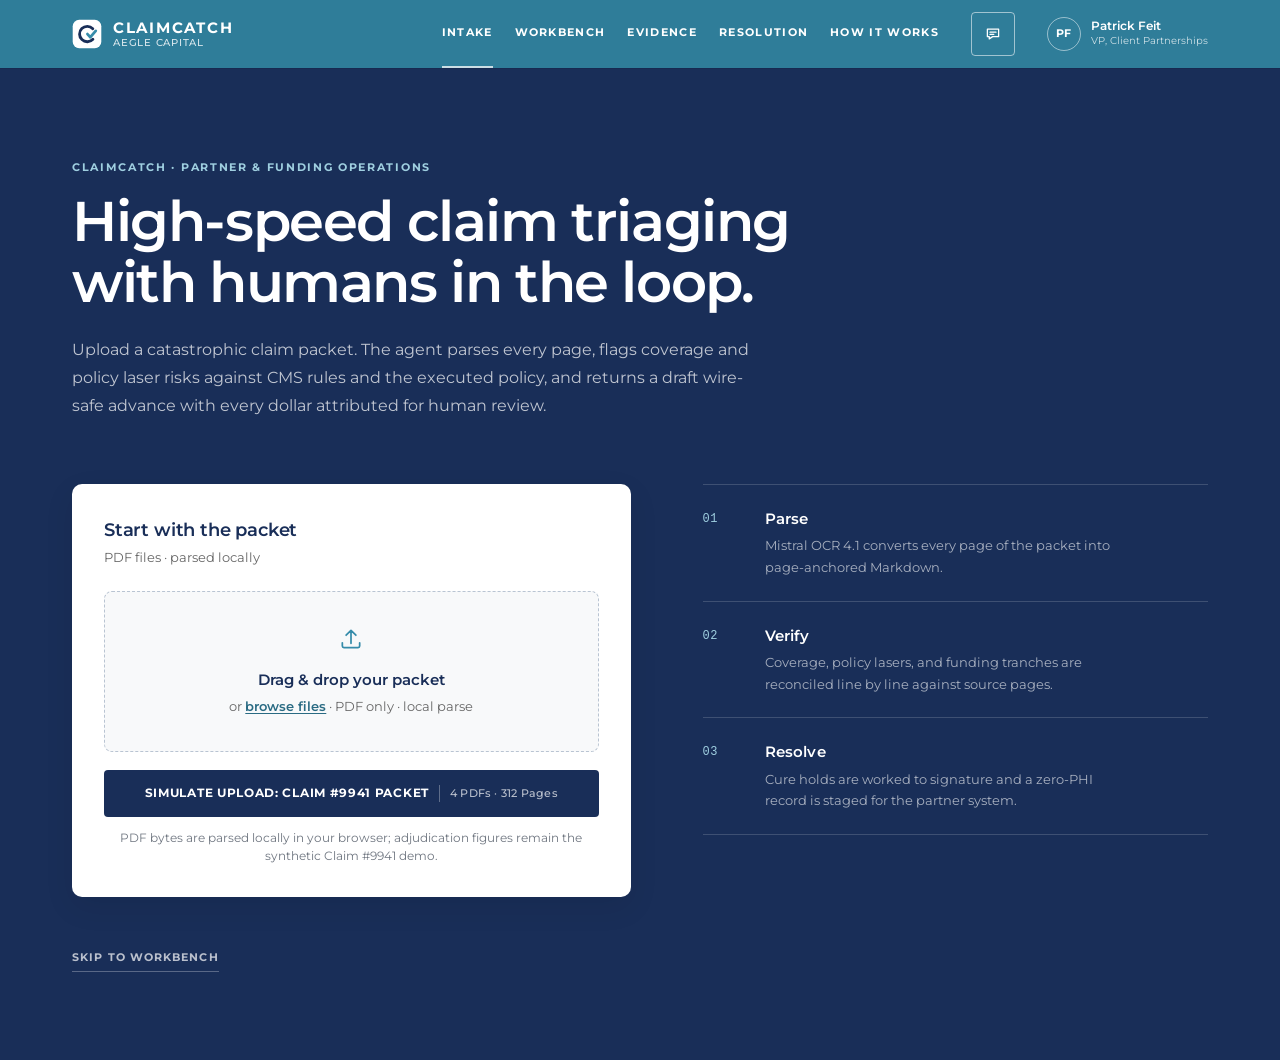
==== commit 3f2e7e13: "Remove source grid and arrow glyphs" ====
--- a/web/index.html
+++ b/web/index.html
@@ -112,7 +112,7 @@
           </aside>
         </div>
 
-        <button type="button" class="skip-workbench" id="skipWorkbench">Skip to workbench <span aria-hidden="true">→</span></button>
+        <button type="button" class="skip-workbench" id="skipWorkbench">Skip to workbench</button>
       </div>
     </section>
 
@@ -245,7 +245,7 @@
                     <p>The executed policy carries a $750,000 separate specific deductible for member MPM-9941-07 and diagnosis C91.02. Schedule A still shows $250,000; Endorsement L-1 replaces — and does not add to — that base. The $500,000 difference is a coverage gap with no cure, and no No-New-Laser endorsement appears in the executed extract.</p>
                     <p class="cite-block"><b>Citation.</b> <i>Trustmark Ins. Co. v. Citizens</i> (D. Conn. 2004) — a separately negotiated specific deductible controls over the base schedule when the endorsement is executed in the policy.</p>
                   </div>
-                  <button type="button" class="source-link" data-doc="policy">View source <span aria-hidden="true">→</span></button>
+                  <button type="button" class="source-link" data-doc="policy">View source</button>
                 </div>
               </div>
             </article>
@@ -274,7 +274,7 @@
                     <p>FL48 removes $350,000 of charges the plan does not owe: $235,000 for the Rev 0256 / J9999 CD22 protocol (MPM-RES-2026-014, outside authorization PA-9941-0926), $40,000 J3490 off-label pembrolizumab, $25,000 private deluxe differential, and $50,000 convenience charges.</p>
                     <p class="cite-block"><b>Not a trap.</b> CMS NCD 110.24 covers Q2042 Kymriah at $475,000. That line is labeled and paid; it is not part of the exclusion.</p>
                   </div>
-                  <button type="button" class="source-link" data-doc="ub04">View source <span aria-hidden="true">→</span></button>
+                  <button type="button" class="source-link" data-doc="ub04">View source</button>
                 </div>
               </div>
             </article>
@@ -303,7 +303,7 @@
                     <p>Section D of request 9941-A carries the TPA signature (<i>/s/ Dana Whitfield, 6 Oct 2026</i>), but the Employer CFO line is blank and Meridian's countersignature is absent. Both defects gate the same $250,000 Tranche 2; each cures on a valid signature, not on adjudication.</p>
                     <p class="cite-block"><b>Cure path.</b> Signed CFO authorization plus Meridian subrogation countersignature clears Tranche 2 for human sign-off at a $1,950,000 draft advance.</p>
                   </div>
-                  <button type="button" class="source-link" data-doc="tpa">View source <span aria-hidden="true">→</span></button>
+                  <button type="button" class="source-link" data-doc="tpa">View source</button>
                 </div>
               </div>
             </article>
@@ -502,7 +502,7 @@
           <p class="hiw-lede">How ClaimCatch turns 300-page unstructured TPA packets into citation-backed, human-reviewed funding decisions.</p>
           <dl class="hiw-metrics">
             <div class="hiw-metric">
-              <dt>Serverless Pay-Per-Token Inference</dt>
+              <dt><a class="metric-link" href="https://docs.fireworks.ai/serverless/pricing" target="_blank" rel="noopener noreferrer" title="Opens official source in a new tab">Serverless Pay-Per-Token Inference </a></dt>
               <dd>Zero idle GPU waste; pay only during active packet analysis.</dd>
             </div>
             <div class="hiw-metric">
@@ -510,8 +510,9 @@
               <dd>Compresses 6–8 hours of manual cross-referencing into minutes of citation-backed pre-audit for human reviewers.</dd>
             </div>
             <div class="hiw-metric">
-              <dt>0 Bytes PHI Egress to CRM</dt>
+              <dt><a class="metric-link" href="https://docs.mistral.ai/admin/monitor-comply/zero-data-retention" target="_blank" rel="noopener noreferrer" title="Opens official source in a new tab">0 Bytes PHI Egress to CRM </a></dt>
               <dd>Clinical data stays inside the HIPAA boundary; only de-identified tokens and dollar math reach HubSpot.</dd>
+              <p class="metric-sources"><a class="inline-source" href="https://docs.mistral.ai/admin/monitor-comply/zero-data-retention" target="_blank" rel="noopener noreferrer" title="Opens official source in a new tab">Mistral ZDR </a><a class="inline-source" href="https://docs.fireworks.ai/guides/security_compliance/data_handling" target="_blank" rel="noopener noreferrer" title="Opens official source in a new tab">Fireworks data handling </a></p>
             </div>
           </dl>
         </div>
@@ -533,7 +534,12 @@
                 <span class="stage-logo-label">Mistral OCR 4.1</span>
               </div>
               <h3>Stage 01 — Managed BAA + ZDR Structural Parsing</h3>
-              <p>Raw PDFs, scanned UB-04 forms, and .docx binders route through stateless, serverless OCR endpoints governed by an executed Enterprise HIPAA BAA and enforced Zero Data Retention (ZDR) — avoiding idle self-hosted GPU clusters.</p>
+              <p>Raw PDFs, scanned UB-04 forms, and .docx binders route through stateless, serverless OCR endpoints governed by an executed Enterprise HIPAA BAA (contractual) and enforced <a class="inline-source" href="https://docs.mistral.ai/admin/monitor-comply/zero-data-retention" target="_blank" rel="noopener noreferrer" title="Opens official source in a new tab">Zero Data Retention (ZDR) </a>, documented — avoiding idle self-hosted GPU clusters.</p>
+              <div class="stage-sources">
+                <a class="stage-source-link" title="Opens official source in a new tab" href="https://docs.mistral.ai/models/ocr-4-1" target="_blank" rel="noopener noreferrer">Mistral OCR 4.1 </a>
+                <a class="stage-source-link" title="Opens official source in a new tab" href="https://docs.mistral.ai/admin/monitor-comply/zero-data-retention" target="_blank" rel="noopener noreferrer">Mistral ZDR </a>
+                <span class="stage-source-note">BAA contractual; ZDR documented</span>
+              </div>
             </article>
 
             <article class="stage-card">
@@ -542,23 +548,29 @@
                 <img src="assets/logos/fireworks.svg" alt="Fireworks AI" class="logo-fireworks">
               </div>
               <h3>Stage 02 — Zero-Data-Retention Reasoning</h3>
-              <p>Fireworks AI at <span class="mono">us.api.fireworks.ai</span> runs pinned US-resident <span class="mono">DeepSeek V4.1 Flash</span> under Aegle's HIPAA BAA with Zero Data Retention (ZDR, <span class="mono">store:false</span>).</p>
+              <p><a class="inline-source" href="https://docs.fireworks.ai/serverless/us-only-serverless" target="_blank" rel="noopener noreferrer" title="Opens official source in a new tab">Fireworks AI </a> at <span class="mono">us.api.fireworks.ai</span> runs pinned US-resident <span class="mono">DeepSeek V4.1 Flash</span> under Aegle's HIPAA BAA (contractual) with <a class="inline-source" href="https://docs.fireworks.ai/guides/security_compliance/data_handling" target="_blank" rel="noopener noreferrer" title="Opens official source in a new tab">Zero Data Retention (ZDR) </a>, <span class="mono">store:false</span>.</p>
               <details class="stage-tech">
                 <summary>Technical detail</summary>
                 <span class="mono">accounts/fireworks/routers/deepseek-v4p1-flash-1017-us</span>
               </details>
+              <div class="stage-sources">
+                <a class="stage-source-link" title="Opens official source in a new tab" href="https://docs.fireworks.ai/serverless/us-only-serverless" target="_blank" rel="noopener noreferrer">US-only serverless </a>
+                <a class="stage-source-link" title="Opens official source in a new tab" href="https://docs.fireworks.ai/guides/security_compliance/data_handling" target="_blank" rel="noopener noreferrer">Data handling / ZDR </a>
+                <a class="stage-source-link" title="Opens official source in a new tab" href="https://docs.fireworks.ai/serverless/pricing" target="_blank" rel="noopener noreferrer">Serverless pricing </a>
+                <span class="stage-source-note">BAA contractual; ZDR documented</span>
+              </div>
             </article>
 
             <article class="stage-card">
               <div class="stage-top"><span class="stage-num">03</span><span class="stage-tag">Verify</span></div>
               <div class="stage-logos"><span class="stage-logo-label">Authoritative sources</span></div>
               <h3>Stage 03 — Ground-Truth Verification</h3>
-              <p>Deterministic verification queries CMS NCD 110.24, openFDA, CourtListener ERISA, and eCFR Title 29; UB-04 FL47/FL48 math is cross-footed to the dollar.</p>
+              <p>Deterministic verification queries CMS NCD 110.24, openFDA, CourtListener case law, and eCFR Title 29; UB-04 FL47/FL48 math is cross-footed to the dollar.</p>
               <div class="stage-sources">
-                <a class="stage-source-link" href="https://www.cms.gov/medicare-coverage-database/view/ncd.aspx?ncdid=372" target="_blank" rel="noopener noreferrer">CMS NCD 110.24 <span aria-hidden="true">↗</span></a>
-                <a class="stage-source-link" href="https://open.fda.gov/" target="_blank" rel="noopener noreferrer">openFDA <span aria-hidden="true">↗</span></a>
-                <a class="stage-source-link" href="https://www.courtlistener.com/" target="_blank" rel="noopener noreferrer">CourtListener <span aria-hidden="true">↗</span></a>
-                <a class="stage-source-link" href="https://www.ecfr.gov/current/title-29" target="_blank" rel="noopener noreferrer">eCFR Title 29 <span aria-hidden="true">↗</span></a>
+                <a class="stage-source-link" title="Opens official source in a new tab" href="https://www.cms.gov/medicare-coverage-database/view/ncd.aspx?ncdid=374" target="_blank" rel="noopener noreferrer">CMS NCD 110.24 </a>
+                <a class="stage-source-link" title="Opens official source in a new tab" href="https://open.fda.gov/" target="_blank" rel="noopener noreferrer">openFDA </a>
+                <a class="stage-source-link" title="Opens official source in a new tab" href="https://www.courtlistener.com/help/" target="_blank" rel="noopener noreferrer">CourtListener </a>
+                <a class="stage-source-link" title="Opens official source in a new tab" href="https://www.ecfr.gov/current/title-29" target="_blank" rel="noopener noreferrer">eCFR Title 29 </a>
               </div>
             </article>
 
@@ -569,7 +581,10 @@
                 <span class="stage-logo-label">HubSpot + Aegle Accel</span>
               </div>
               <h3>Stage 04 — Human-in-the-Loop CRM &amp; Partner Action</h3>
-              <p>Applies the zero-PHI sanitizer, gates every output behind human review, stages the <span class="mono">catastrophic_claim</span> HubSpot record, and prepares the draft finance memo and TPA cure notice.</p>
+              <p>Applies the zero-PHI sanitizer, gates every output behind human review, stages the <a class="inline-source" href="https://developers.hubspot.com/docs/guides/api/crm/objects/custom-objects" target="_blank" rel="noopener noreferrer" title="Opens official source in a new tab"><span class="mono">catastrophic_claim</span> </a> HubSpot record, and prepares the draft finance memo and TPA cure notice.</p>
+              <div class="stage-sources">
+                <a class="stage-source-link" title="Opens official source in a new tab" href="https://developers.hubspot.com/docs/guides/api/crm/objects/custom-objects" target="_blank" rel="noopener noreferrer">HubSpot custom objects </a>
+              </div>
             </article>
           </div>
         </div>
@@ -583,11 +598,11 @@
             <h2>One flow, every boundary.</h2>
           </header>
           <p class="diagram-label">Architecture at a glance</p>
-          <p class="diagram-hint">Swipe to explore the full architecture →</p>
+          <p class="diagram-hint">Swipe to explore the full architecture</p>
           <figure class="diagram-frame">
             <div class="diagram-scroll" tabindex="0" role="region" aria-label="Scrollable architecture diagram">
               <object class="diagram-object" type="image/svg+xml" data="assets/diagrams/claimcatch-flow-inline.svg" aria-label="ClaimCatch architecture: TPA claim packet through Mistral OCR and Fireworks AI, ground-truth verification, zero-PHI sanitizer, human analyst review and sign-off, and draft HubSpot, finance, and TPA outputs.">
-                <p class="diagram-fallback">ClaimCatch architecture diagram. <a href="https://www.cms.gov/medicare-coverage-database/view/ncd.aspx?ncdid=372" target="_blank" rel="noopener noreferrer">CMS NCD 110.24</a> · <a href="https://open.fda.gov/" target="_blank" rel="noopener noreferrer">openFDA</a> · <a href="https://www.courtlistener.com/" target="_blank" rel="noopener noreferrer">CourtListener</a> · <a href="https://www.ecfr.gov/current/title-29" target="_blank" rel="noopener noreferrer">eCFR Title 29</a></p>
+                <p class="diagram-fallback">ClaimCatch architecture diagram. <a href="https://www.cms.gov/medicare-coverage-database/view/ncd.aspx?ncdid=374" target="_blank" rel="noopener noreferrer" title="Opens official source in a new tab">CMS NCD 110.24</a> · <a href="https://open.fda.gov/" target="_blank" rel="noopener noreferrer" title="Opens official source in a new tab">openFDA</a> · <a href="https://www.courtlistener.com/help/" target="_blank" rel="noopener noreferrer" title="Opens official source in a new tab">CourtListener</a> · <a href="https://www.ecfr.gov/current/title-29" target="_blank" rel="noopener noreferrer" title="Opens official source in a new tab">eCFR Title 29</a></p>
               </object>
             </div>
           </figure>
@@ -603,7 +618,7 @@
           </header>
           <article class="bench-card bench-wide">
             <div class="bench-head">
-              <h3><a class="bench-link" href="https://artificialanalysis.ai/indexes/legal" target="_blank" rel="noopener noreferrer">Artificial Analysis Legal Index <span aria-hidden="true">↗</span></a></h3>
+              <h3><a class="bench-link" href="https://artificialanalysis.ai/indexes/legal" target="_blank" rel="noopener noreferrer" title="Opens official source in a new tab">Artificial Analysis Legal Index </a></h3>
               <span class="bench-tag">AA LEGAL INDEX · 12 NOV 2026</span>
             </div>
             <div class="bench-chart" id="benchLegalChart" role="img" aria-label="Scatter of AA Legal Index score versus AA legal cost per task (log scale): DeepSeek V4.1 Flash 38 at $0.19; Kimi K3.1 Pro 49 at $1.97; Gemini 4 Carbon 62 at $2.57; Claude Fable 5.2 63 at $15.67. Pareto line from DeepSeek through Kimi and Gemini to Claude."></div>
@@ -653,6 +668,13 @@
                 <li>Draft finance memo / TPA cure notice</li>
               </ul>
               <p class="boundary-note">100% compliant with Aegle's Protected-Data rules.</p>
+              <div class="boundary-sources">
+                <a class="inline-source" href="https://docs.mistral.ai/admin/monitor-comply/zero-data-retention" target="_blank" rel="noopener noreferrer" title="Opens official source in a new tab">ZDR documentation </a>
+                <a class="inline-source" href="https://docs.fireworks.ai/guides/security_compliance/data_handling" target="_blank" rel="noopener noreferrer" title="Opens official source in a new tab">Fireworks data handling </a>
+                <a class="inline-source" href="https://docs.fireworks.ai/guides/security_compliance/data_security" target="_blank" rel="noopener noreferrer" title="Opens official source in a new tab">Fireworks HIPAA support </a>
+                <a class="inline-source" href="https://trust.mistral.ai/" target="_blank" rel="noopener noreferrer" title="Opens official source in a new tab">Mistral Trust Center </a>
+              </div>
+              <p class="boundary-source-note">BAA contractual; ZDR and HIPAA support documented.</p>
             </article>
           </div>
         </div>
@@ -694,22 +716,25 @@
           <div class="faq-grid">
             <article class="faq-card">
               <h3>How can an AI system legally touch HIPAA &amp; PHI data?</h3>
-              <p>Serverless Mistral OCR (<span class="mono">/v1/ocr</span>) and Fireworks AI operate under an executed Enterprise HIPAA BAA with enforced Zero Data Retention (ZDR). A hard CRM boundary permits only de-identified keys and dollar math to leave the HIPAA boundary.</p>
+              <p>Serverless Mistral OCR (<span class="mono">/v1/ocr</span>) and Fireworks AI operate under an executed Enterprise HIPAA BAA (contractual; ZDR documented) with enforced <a class="inline-source" href="https://docs.mistral.ai/admin/monitor-comply/zero-data-retention" target="_blank" rel="noopener noreferrer" title="Opens official source in a new tab">Zero Data Retention (ZDR)</a>. A hard CRM boundary permits only de-identified keys and dollar math to leave the HIPAA boundary.</p>
+              <p class="faq-sources"><a class="inline-source" href="https://docs.mistral.ai/admin/monitor-comply/zero-data-retention" target="_blank" rel="noopener noreferrer" title="Opens official source in a new tab">Mistral ZDR </a><a class="inline-source" href="https://docs.fireworks.ai/guides/security_compliance/data_handling" target="_blank" rel="noopener noreferrer" title="Opens official source in a new tab">Fireworks data handling </a><a class="inline-source" href="https://trust.mistral.ai/" target="_blank" rel="noopener noreferrer" title="Opens official source in a new tab">Mistral Trust Center </a><a class="inline-source" href="https://docs.fireworks.ai/guides/security_compliance/data_security" target="_blank" rel="noopener noreferrer" title="Opens official source in a new tab">Fireworks HIPAA support </a></p>
             </article>
             <article class="faq-card">
               <h3>How does it read messy 300-page hospital bills &amp; policies—and why Markdown?</h3>
-              <p>Mistral OCR vision handles scans and layout noise. Markdown matches LLM pretraining, strips layout noise, cuts tokens, and improves extraction accuracy.</p>
+              <p><a class="inline-source" href="https://docs.mistral.ai/models/ocr-4-1" target="_blank" rel="noopener noreferrer" title="Opens official source in a new tab">Mistral OCR 4.1</a> vision handles scans and layout noise. Markdown matches LLM pretraining, strips layout noise, cuts tokens, and improves extraction accuracy.</p>
+              <p class="faq-sources"><a class="inline-source" href="https://docs.mistral.ai/models/ocr-4-1" target="_blank" rel="noopener noreferrer" title="Opens official source in a new tab">Mistral OCR 4.1 model docs </a></p>
             </article>
             <article class="faq-card">
               <h3>How does the AI actually know ERISA &amp; Stop-Loss Law without hallucinating?</h3>
-              <p>Top-percentile legal reasoning AI models are paired with specialized legal and clinical verification tools connected directly to authoritative sources like <a href="https://www.courtlistener.com/" target="_blank" rel="noopener noreferrer">CourtListener</a>, <a href="https://www.ecfr.gov/current/title-29" target="_blank" rel="noopener noreferrer">eCFR Title 29</a>, <a href="https://www.cms.gov/medicare-coverage-database/view/ncd.aspx?ncdid=372" target="_blank" rel="noopener noreferrer">CMS NCD 110.24</a>, and <a href="https://open.fda.gov/" target="_blank" rel="noopener noreferrer">openFDA</a>. Every conclusion carries an exact citation.</p>
+              <p>Top-percentile legal reasoning AI models are paired with specialized legal and clinical verification tools connected directly to authoritative sources like <a class="inline-source" href="https://www.courtlistener.com/help/" target="_blank" rel="noopener noreferrer" title="Opens official source in a new tab">CourtListener </a>, <a class="inline-source" href="https://www.ecfr.gov/current/title-29" target="_blank" rel="noopener noreferrer" title="Opens official source in a new tab">eCFR Title 29 </a>, <a class="inline-source" href="https://www.cms.gov/medicare-coverage-database/view/ncd.aspx?ncdid=374" target="_blank" rel="noopener noreferrer" title="Opens official source in a new tab">CMS NCD 110.24 </a>, and <a class="inline-source" href="https://open.fda.gov/" target="_blank" rel="noopener noreferrer" title="Opens official source in a new tab">openFDA </a>. Every conclusion carries an exact citation.</p>
             </article>
             <article class="faq-card">
               <h3>Why pay per token on Fireworks AI instead of buying GPUs or hiring 10 more analysts?</h3>
-              <p>If you rent or buy dedicated GPUs to self-host models, those GPUs sit idle 95% of the time while you pay for them around the clock. By using HIPAA-compliant serverless APIs on Fireworks AI, you only pay for compute at the exact moment an analyst is actively processing a claim packet—giving you access to much smarter frontier models at a fraction of the cost of dedicated hardware.</p>
-            </article>
-          </div>
-          <p class="compliance-note">Production deployment operates under executed Enterprise HIPAA BAA + enforced Zero Data Retention (ZDR) across all inference and OCR endpoints.</p>
+              <p>If you rent or buy dedicated GPUs to self-host models, those GPUs sit idle 95% of the time while you pay for them around the clock. By using HIPAA-compliant serverless APIs on <a class="inline-source" href="https://docs.fireworks.ai/serverless/pricing" target="_blank" rel="noopener noreferrer" title="Opens official source in a new tab">Fireworks AI </a>, you only pay for compute at the exact moment an analyst is actively processing a claim packet—giving you access to much smarter frontier models at a fraction of the cost of dedicated hardware.</p>
+              <p class="faq-sources"><a class="inline-source" href="https://docs.fireworks.ai/serverless/pricing" target="_blank" rel="noopener noreferrer" title="Opens official source in a new tab">Fireworks serverless pricing </a></p>
+            </article>
+          </div>
+          <p class="compliance-note">Production deployment operates under an Enterprise HIPAA BAA (contractual) + enforced <a class="inline-source" href="https://docs.mistral.ai/admin/monitor-comply/zero-data-retention" target="_blank" rel="noopener noreferrer" title="Opens official source in a new tab">Zero Data Retention (ZDR) </a>, documented across all inference and OCR endpoints.</p>
         </div>
       </section>
 
--- a/web/styles.css
+++ b/web/styles.css
@@ -1209,18 +1209,9 @@
   transition: color 0.2s ease, border-color 0.2s ease;
 }
 
-.source-link span {
-  display: inline-block;
-  transition: transform 0.2s ease;
-}
-
 .source-link:hover {
   color: var(--navy);
   border-bottom-color: var(--navy);
-}
-
-.source-link:hover span {
-  transform: translateX(3px);
 }
 
 /* ============================== RESOLUTION ============================== */
@@ -5206,3 +5197,108 @@
     min-width: 760px;
   }
 }
+
+/* ============================== VERIFIABLE SOURCES ============================== */
+
+.inline-source {
+  color: var(--teal-ink);
+  font-weight: 600;
+  text-decoration: none;
+}
+
+.inline-source:hover,
+.inline-source:focus-visible {
+  color: var(--navy);
+  text-decoration: underline;
+  text-decoration-thickness: 1px;
+  text-underline-offset: 2px;
+}
+
+.metric-link {
+  color: inherit;
+  text-decoration: none;
+  border-bottom: 1px solid rgba(255, 255, 255, 0.35);
+  padding-bottom: 2px;
+}
+
+.metric-link:hover,
+.metric-link:focus-visible {
+  color: var(--teal-soft);
+  border-bottom-color: var(--teal-soft);
+}
+
+.metric-sources {
+  display: flex;
+  flex-wrap: wrap;
+  gap: 4px 12px;
+  margin-top: 10px;
+  font-size: 8.5px;
+  line-height: 1.45;
+  letter-spacing: 0.03em;
+}
+
+.metric-sources .inline-source {
+  color: rgba(255, 255, 255, 0.82);
+  text-decoration-color: rgba(255, 255, 255, 0.4);
+}
+
+.metric-sources .inline-source:hover {
+  color: var(--white);
+}
+
+.stage-logo-link {
+  display: inline-flex;
+  align-items: center;
+  gap: 10px;
+  color: inherit;
+  text-decoration: none;
+}
+
+.stage-logo-link:hover .stage-logo-label,
+.stage-logo-link:focus-visible .stage-logo-label {
+  color: var(--navy);
+}
+
+.stage-source-note {
+  flex-basis: 100%;
+  font-size: 8px;
+  line-height: 1.45;
+  color: var(--faint);
+}
+
+.boundary-sources {
+  display: flex;
+  flex-wrap: wrap;
+  gap: 6px 12px;
+  margin-top: 12px;
+  padding-top: 12px;
+  border-top: 1px solid var(--line-soft);
+  font-size: 8.5px;
+  line-height: 1.5;
+}
+
+.boundary-source-note {
+  margin-top: 7px;
+  font-size: 8px;
+  line-height: 1.5;
+  color: var(--faint);
+}
+
+.faq-sources {
+  display: flex;
+  flex-wrap: wrap;
+  gap: 6px 12px;
+  margin-top: 10px;
+  padding-top: 8px;
+  border-top: 1px solid var(--line-soft);
+  font-size: 8.5px;
+  line-height: 1.5;
+}
+
+@media (max-width: 520px) {
+  .metric-sources,
+  .boundary-sources,
+  .faq-sources {
+    gap: 5px 10px;
+  }
+}
